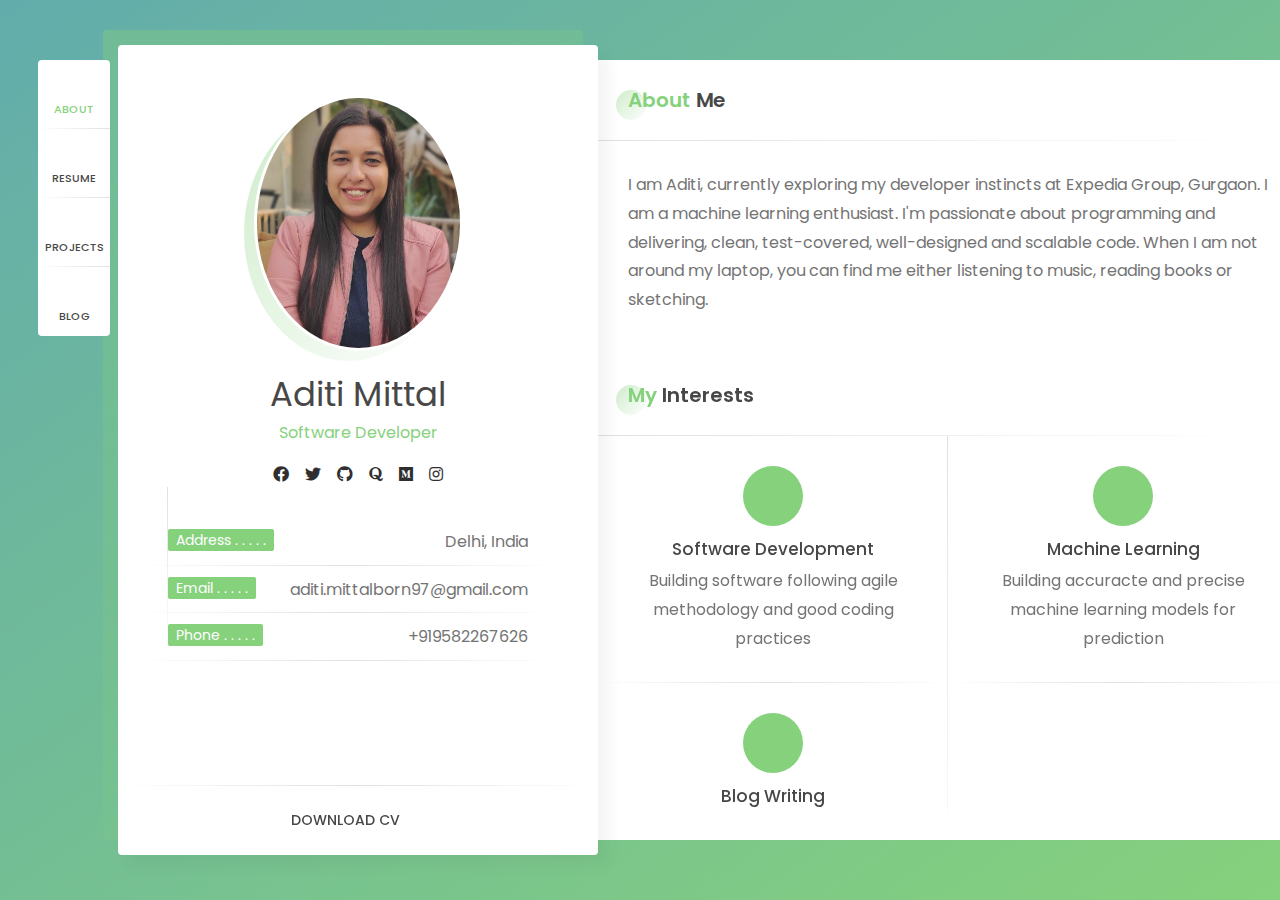
==== index.html @ b6a382ac "edited blogs" ====
<!DOCTYPE html>
<html lang="en">
<head>

	<meta charset="UTF-8" />
	<meta http-equiv="X-UA-Compatible" content="IE=edge"> 
	<title>Aditi Mittal</title>
	<meta name="viewport" content="width=device-width, initial-scale=1, maximum-scale=1" />
	<meta name="description" content="Online Website of Aditi Mittal" />
	<meta name="keywords" content="resume, personal, portfolio, Aditi Mittal" />
	<meta name="author" content="Aditi Mittal" />


	<link href="https://fonts.googleapis.com/css?family=Poppins:100,100i,200,200i,300,300i,400,400i,500,500i,600,600i,700,700i,800,800i,900,900i" rel="stylesheet">
	<link rel="stylesheet" href="https://use.fontawesome.com/releases/v5.8.0/css/all.css">
	<link rel="stylesheet" href="css/basic.css" />
	<link rel="stylesheet" href="css/layout.css" />
	<link rel="stylesheet" href="css/blogs.css" />
	<link rel="stylesheet" href="css/ionicons.css" />
	<link rel="stylesheet" href="css/magnific-popup.css" />
	<link rel="stylesheet" href="css/animate.css" />
	<link rel="stylesheet" href="css/owl.carousel.css" />
	<link rel="stylesheet" href="css/gradient.css" />
	<link rel="stylesheet" href="css/new-skin/new-skin.css" />
	<link rel="stylesheet" href="css/template-colors/green.css" />
	
</head>

<body>
	<div class="page new-skin">
		
		<!-- preloader -->
		<div class="preloader">
			<div class="centrize full-width">
				<div class="vertical-center">
					<div class="spinner">
						<div class="double-bounce1"></div>
						<div class="double-bounce2"></div>
					</div>
				</div>
			</div>
		</div>

		<!-- background -->
		<div class="background gradient">
			<ul class="bg-bubbles">
      <li></li>
      <li></li>
      <li></li>
      <li></li>
      <li></li>
      <li></li>
      <li></li>
      <li></li>
      <li></li>
      <li></li>
    </ul>
		</div>

		<!--
			Container
		-->
		<div class="container opened" data-animation-in="fadeInLeft" data-animation-out="fadeOutLeft">

			<!--
				Header
			-->
			<header class="header">

				<!-- menu -->
				<div class="top-menu">
					<ul>
						<li class="active">
							<a href="#about-card">
								<span class="icon ion-person"></span>
								<span class="link">About</span>
							</a>
						</li>
						<li>
							<a href="#resume-card">
								<span class="icon ion-android-list"></span>
								<span class="link">Resume</span>
							</a>
						</li>
						<li>
							<a href="#works-card">
								<span class="icon ion-paintbrush"></span>
								<span class="link">Projects</span>
							</a>
						</li>
						<li>
							<a href="#blog-card">
								<span class="icon ion-chatbox-working"></span>
								<span class="link">Blog</span>
							</a>
						</li>
					</ul>
				</div>

			</header>

			<!--
				Card - Started
			-->
			<div class="card-started" id="home-card">

				<!--
					Profile
				-->
				<div class="profile">

					<!-- profile photo -->
					<div class="image">
						<img src="images/picture.jpg" alt="" />
					</div>

					<!-- profile titles -->
					<div class="title">Aditi Mittal</div>
					<div class="subtitle">Software Developer</div>

					<!-- profile socials -->
					<div class="social">
						<a target="_blank" href="https://www.facebook.com/aditi.mittal2"><span class="fab fa-facebook"></span></a>
						<a target="_blank" href="https://twitter.com/aditimittal1903"><span class="fab fa-twitter"></span></a>
						<a target="_blank" href="https://github.com/aditimittal"><span class="fab fa-github"></span></a>
						<a target="_blank" href="https://www.quora.com/profile/Aditi-Mittal-2"><span class="fab fa-quora"></span></a>
						<a target="_blank" href="https://medium.com/@aditi.mittal"><span class="fab fa-medium"></span></a>
						<a target="_blank" href="https://www.instagram.com/finding_myikigai/"><span class="fab fa-instagram"></span></a>
					</div>
					<div class="content contacts">

						<!-- content -->
						<!-- <div class="row"> -->
							<div class="col col-d-12 col-t-12 col-m-12 border-line-v">
								<div class="info-list">
									<ul>
										<li><strong>Address . . . . .</strong> Delhi, India</li>
										<li><strong>Email . . . . .</strong> aditi.mittalborn97@gmail.com</li>
										<li><strong>Phone . . . . .</strong> +919582267626</li>
						
									</ul>
								</div>
							</div>
							<div class="clear"></div>
						<!-- </div> -->

					</div>
					
					<!-- profile buttons -->
					<div class="lnks">
						<a href="#" class="lnk">
							<span class="text">Download CV</span>
							<span class="ion ion-archive"></span>
						</a>
						<!-- <a href="#" class="lnk discover">
							<span class="text">Contact Me</span>
							<span class="arrow"></span>
						</a> -->
					</div>

				</div>

			</div>

			<!-- 
				Card - About
			-->
			<div class="card-inner animated active" id="about-card">
				<div class="card-wrap">

					<!-- 
						About 
					-->
					<div class="content about">

						<!-- title -->
						<div class="title">About Me</div>

						<!-- content -->
						<div class="row">
							<div class="col  border-line-v">
								<div class="text-box">
									<p>
										I am Aditi, currently exploring my developer instincts at Expedia Group, Gurgaon. I am a machine learning enthusiast. I'm passionate about programming and delivering, clean, test-covered, well-designed and scalable code. When I am not around my laptop, you can find me either listening to music, reading books or sketching.
									</p>
								</div>
							</div>
							
							<div class="clear"></div>
						</div>

					</div>

					<!--
						Services
					-->
					<div class="content services">

						<!-- title -->
						<div class="title">My Interests</div>

						<!-- content -->
						<div class="row service-items border-line-v">

							<!-- service item -->
							<div class="col col-d-6 col-t-6 col-m-12 border-line-h">
								<div class="service-item">
									<div class="icon"><span class="ion ion-code"></span></div>
									<div class="name">Software Development</div>
									<p>
										Building software following agile methodology and good coding practices
									</p>
								</div>
							</div>

							<!-- service item -->
							<div class="col col-d-6 col-t-6 col-m-12 border-line-h">
								<div class="service-item">
									<div class="icon"><span class="ion ion-music-note"></span></div>
									<div class="name">Machine Learning</div>
									<p>
										Building accuracte and precise machine learning models for prediction
									</p>
								</div>
							</div>

							<!-- service item -->
							<div class="col col-d-6 col-t-6 col-m-12">
								<div class="service-item">
									<div class="icon"><span class="ion ion-speakerphone"></span></div>
									<div class="name">Blog Writing</div>
									<p>
										Writing articles about technology, from data science to databases to discussing about REST API 
									</p>
								</div>
							</div>

							<div class="clear"></div>
						</div>

					</div>

				</div>
			</div>

			<!--
				Card - Resume
			-->
			<div class="card-inner" id="resume-card">
				<div class="card-wrap">

					<!--
						Resume
					-->
					<div class="content resume">

						<!-- title -->
						<div class="title">Resume</div>

						<!-- content -->
						<div class="row">

							<!-- experience -->
							<div class="col  border-line-v">
								<div class="resume-title border-line-h">
									<div class="icon"><i class="ion ion-briefcase"></i></div>
									<div class="name">Experience</div>
								</div>
								<div class="resume-items">
									<div class="resume-item border-line-h active">
										<div class="date">Jul, 2019 - Present</div>
										<div class="name">Associate Software Developer</div>
										<div class="company">Expedia Group</div>
										<!-- <p>
											Working in Risk team of eCommerce Platform for detecting fraud in real-time bookings and currently responsible for developing agile features by following best engineering practices.
										</p> -->
									</div>
									<div class="resume-item border-line-h">
										<div class="date">Jun, 2018 - Jul, 2018</div>
										<div class="name">Associate Software Developer Intern</div>
										<div class="company">Expedia Group</div>
										<!-- <p>
											<ul>
												<li> Developed a scalable monitoring system which manages services and sends an alert to the on-call within a second whenever metrics crosses the threshold</li>
												<li> Added a generic feature to give user an option for starting the Apache Spark job from where it last failed to prevent any data loss.</li>
											</ul>
										</p> -->
									</div>
									<div class="resume-item">
										<div class="date">Dec, 2017 - Oct, 2019</div>
										<div class="name">Research Intern</div>
										<div class="company">Indraprastha Institute of Information Technology Delhi</div>
										<!-- <p>
											<ul>
											<li>– Determining the honey bee colony health using Computer Vision on image data based on various factors-Colony Size, proportion of Numbers of Drones, Workers, Queen and total number of brood cells.</li>
											<li>– Investigated reasons for non-compilation of Java code snippets from Stack Overflow and applied transformation that increased the number of snippets for which abstract syntax tree can be produced from 31.65% to 63.3%</li>
										</ul>
										</p> -->
									</div>
								</div>
							</div>

							<!-- education -->
							<div class="col border-line-v">
								<div class="resume-title border-line-h">
									<div class="icon"><i class="ion ion-university"></i></div>
									<div class="name">Education</div>
								</div>
								<div class="resume-items">
									<div class="resume-item border-line-h">
										<div class="date">2015 - 2019</div>
										<div class="name">Indira Gandhi Delhi Technical University for Women</div>
										<div class="company">India</div>
										<p>
											Bachelor of Technology (B. Tech), Information Technology
										</p>
									</div>
									<div class="resume-item border-line-h">
										<div class="date">May, 2015</div>
										<div class="name">Queen Mary's School, Tis Hazari</div>
										<div class="company">India</div>
										<p>
											Central Board of Secondary Education, Class XII
										</p>
									</div>
									<!-- <div class="resume-item border-line-h">
										<div class="date">2005 - 2006</div>
										<div class="name">Programming Course</div>
										<div class="company">Paris</div>
										<p>
											Coursework - Git, WordPress, Javascript, iOS, Android.
										</p>
									</div>
									<div class="resume-item">
										<div class="date">2004 - 2005</div>
										<div class="name">Web Design Course</div>
										<div class="company">London</div>
										<p>
											Converted Photoshop layouts to web pages using HTML, CSS, and JavaScript
										</p>
									</div> -->
								</div>
							</div>

							<div class="clear"></div>
						</div>

					</div>

					<!--
						Skills
					-->
					<div class="content skills">

						<!-- title -->
						<div class="title">My Skills</div>
					
						<!-- content -->
						<div class="row">
							<!-- skill item -->
							<div class="col col-d-6 col-t-6 col-m-12 border-line-v">
								<div class="skills-list dotted">
									<div class="skill-title border-line-h">
										<div class="icon"><i class="ion ion-flag"></i></div>
										<div class="name">Programming Languages</div>
									</div>
									<ul>
										<li class="border-line-h"> 
											<div class="name">C, C++</div>
											<div class="progress">
												<div class="percentage" style="width:90%;"></div>
											</div>
										</li>
										<li class="border-line-h"> 
											<div class="name">Java</div>
											<div class="progress">
												<div class="percentage" style="width:80%;"></div>
											</div>
										</li>
										<li class="border-line-h"> 
											<div class="name">Python</div>
											<div class="progress">
												<div class="percentage" style="width:80%;"></div>
											</div>
										</li>
										<li>
											<div class="name">R and Scala</div>
											<div class="progress ">
												<div class="percentage" style="width:50%;"></div>
											</div>
										</li>
									</ul>
								</div>
							</div>

							<!-- skill item -->
							<div class="col col-d-6 col-t-6 col-m-12 border-line-v">
								<div class="skills-list circles">
									<div class="skill-title border-line-h">
										<div class="icon"><i class="ion ion-code"></i></div>
										<div class="name">Coding</div>
									</div>
									<ul>
										<li> 
											<div class="name">JavaScript</div>
											<div class="progress p70">
												<span>70%</span>
											</div>
										</li>
										<li> 
											<div class="name">PHP </div>
											<div class="progress p70">
												<span>70%</span>
											</div>
										</li>
										<li> 
											<div class="name">Angular / CoffeeScript</div>
											<div class="progress p65">
												<span>65%</span>
											</div>
										</li>
										<li> 
											<div class="name">HTML / CSS</div>
											<div class="progress p95">
												<span>95%</span>
											</div>
										</li>
									</ul>
								</div>
							</div>

							<div class="col col-d-6 col-t-6 col-m-12 border-line-v">
								<div class="skills-list circles">
									<div class="skill-title border-line-h">
										<div class="icon"><i class="ion ion-code"></i></div>
										<div class="name">Databases</div>
									</div>
									<ul>
										<li> 
											<div class="name">SQL</div>
											<div class="progress p95">
												<span>95%</span>
											</div>
										</li>
										<li> 
											<div class="name">Redis </div>
											<div class="progress p75">
												<span>75%</span>
											</div>
										</li>
										<li> 
											<div class="name">Elastic Search</div>
											<div class="progress p70">
												<span>70%</span>
											</div>
										</li>
										<li> 
											<div class="name">MongoDB</div>
											<div class="progress p55">
												<span>55%</span>
											</div>
										</li>
									</ul>
								</div>
							</div>

							<!-- skill item -->
						
							<div class="col col-d-6 col-t-6 col-m-12 border-line-v">
								<div class="skills-list list">
									<div class="skill-title border-line-h">
										<div class="icon"><i class="ion ion-android-list"></i></div>
										<div class="name">Knowledge</div>
									</div>
									<ul>
										<li> 
											<div class="name">Git</div>
										</li>
										<li> 
											<div class="name">Amazon Web Services(AWS)</div>
										</li>
										<li> 
											<div class="name">Android App Development</div>
										</li>
										<li> 
											<div class="name">Octave</div>
										</li>
										<li> 
											<div class="name">Monitoring Systems: Grafana, Telegraf, Chronograf, Kapacitor, Splunk</div>
										</li>
										<li> 
											<div class="name">RabbitMQ</div>
										</li>
										<li> 
											<div class="name">PyTorch, TensorFlow</div>
										</li>
										
									</ul>
								</div>
							</div>
							
							<div class="clear"></div>
						</div>
						
					</div>

				</div>
			</div>

			<!--
				Card - Works
			-->
			<div class="card-inner" id="works-card">
				<div class="card-wrap">

					<!--
						Works
					-->
					<div class="content works">

						<!-- title -->
						<div class="title">Publications</div>

							<div class="row grid-items border-line-v">
							<div class="col col-d-6 col-t-6 col-m-12 grid-item design border-line-h">
								<div class="box-item">
									<div class="image">
										<a href="#popup-1" class="has-popup-media">
											<img src="images/bitcoin.jpeg" style="height:270px" alt="" />
											<span class="info">
												<span class="ion ion-images"></span>
											</span>
										</a>
									</div>
									<div class="desc">
										<a href="#popup-1" class="name has-popup-media">Short-Term Bitcoin Price Fluctuation Prediction Using Social Media and Web Search Data - IEEE</a>
										<div class="category"><a href="https://doi.org/10.1109/IC3.2019.8844899">10.1109/IC3.2019.8844899</a></div>
									</div>
									<div id="popup-1" class="popup-box mfp-fade mfp-hide">
										<div class="content">
											<div class="image">
												<img src="images/bitcoin.jpeg" alt="">
											</div>
											<div class="desc">
												<div class="post-box">
													<h1>Short-Term Bitcoin Price Fluctuation Prediction Using Social Media and Web Search Data - IEEE</h1>					
													<div class="blog-detail">IEEE Publication</div>
													<div class="blog-content">
														
													</div>
													<a href="#" class="button">
														<span class="text">View Project</span>
														<span class="arrow"></span>
													</a>
												</div>
											</div>
										</div>
									</div>
								</div>
							</div>
							</div>
							<br/>
							<div class="title">Projects</div>
							<div class="row grid-items border-line-v">
							
		
							<div class="col col-d-6 col-t-6 col-m-12 grid-item design border-line-h">
								<div class="box-item">
									<div class="image">
										<a href="#popup-2" class="has-popup-media">
											<img src="images/stackoverflow.png" style="height:270px" alt="" />
											<span class="info">
												<span class="ion ion-images"></span>
											</span>
										</a>
									</div>
									<div class="desc">
										<a href="#popup-2" class="name has-popup-media">A Grounded Theory of Parsing Issues in Java Code Snippets of Stack Overflow</a>
										<div class="category">Research Project at IIIT,Delhi</a></div>
									</div>
									<div id="popup-2" class="popup-box mfp-fade mfp-hide">
										<div class="content">
											<div class="image">
												<img src="images/stackoverflow.png" alt="">
											</div>
											<div class="desc">
												<div class="post-box">
													<h1>A Grounded Theory of Parsing Issues in Java Code Snippets of Stack Overflow</h1>						
													<div class="blog-detail">Research Project at IIIT,Delhi</div>
													<div class="blog-content">
														
													</div>
													<a href="#" class="button">
														<span class="text">View Project</span>
														<span class="arrow"></span>
													</a>
												</div>
											</div>
										</div>
									</div>
								</div>
							</div>
							<div class="col col-d-6 col-t-6 col-m-12 grid-item design border-line-h">
								<div class="box-item">
									<div class="image">
										<a href="#popup-3" class="has-popup-media">
											<img src="images/honeybee.jpg" style="height:270px" alt="" />
											<span class="info">
												<span class="ion ion-images"></span>
											</span>
										</a>
									</div>
									<div class="desc">
										<a href="#popup-3" class="name has-popup-media">Annotation of data for determining the honey bee colony health using Computer Vision </a>
										<div class="category">Research Project at IIIT,Delhi</div>
									</div>
									<div id="popup-3" class="popup-box mfp-fade mfp-hide">
										<div class="content">
											<div class="image">
												<img src="images/honeybee.jpg" alt="">
											</div>
											<div class="desc">
												<div class="post-box">
													<h1>Annotation of data for determining the honey bee colony health using Computer Vision</h1>						
													<div class="blog-detail">Research Project at IIIT,Delhi</div>
													<div class="blog-content">
														
													</div>
													<a href="#" class="button">
														<span class="text">View Project</span>
														<span class="arrow"></span>
													</a>
												</div>
											</div>
										</div>
									</div>
								</div>
							</div>
						</div>
						<div class="row grid-items border-line-v">
							<div class="col col-d-6 col-t-6 col-m-12 grid-item design border-line-h">
								<div class="box-item">
									<div class="image">
										<a href="#popup-4" class="has-popup-media">
											<img src="images/prediction.png" style="height:270px" alt="" />
											<span class="info">
												<span class="ion ion-images"></span>
											</span>
										</a>
									</div>
									<div class="desc">
										<a href="#popup-4" class="name has-popup-media">Bitcoin Price Prediction</a>
										<div class="category"><a href="https://doi.org/10.1109/IC3.2019.8844899">B.Tech Project</a></div>
									</div>
									<div id="popup-4" class="popup-box mfp-fade mfp-hide">
										<div class="content">
											<div class="image">
												<img src="images/prediction.png" alt="">
											</div>
											<div class="desc">
												<div class="post-box">
													<h1>Bitcoin Price Prediction</h1>						
													<div class="blog-detail">B.Tech Project</div>
													<div class="blog-content">
														
													</div>
													<a href="#" class="button">
														<span class="text">View Project</span>
														<span class="arrow"></span>
													</a>
												</div>
											</div>
										</div>
									</div>
								</div>
							</div>
							
							<div class="col col-d-6 col-t-6 col-m-12 grid-item design border-line-h">
								<div class="box-item">
									<div class="image">
										<a href="#popup-5" class="has-popup-media">
											<img src="images/neural_network.png" style="height:270px" alt="" />
											<span class="info">
												<span class="ion ion-images"></span>
											</span>
										</a>
									</div>
									<div class="desc">
										<a href="#popup-5" class="name has-popup-media">Natural Forest Cover Type Prediction</a>
										<div class="category">Course Work</div>
									</div>
									<div id="popup-5" class="popup-box mfp-fade mfp-hide">
										<div class="content">
											<div class="image">
												<img src="images/neural_network.png" alt="">
											</div>
											<div class="desc">
												<div class="post-box">
													<h1>Natural Forest Cover Type Prediction</h1>				
													<div class="blog-detail">Course Work</div>
													<div class="blog-content">
														
													</div>
													<a href="#" class="button">
														<span class="text">View Project</span>
														<span class="arrow"></span>
													</a>
												</div>
											</div>
										</div>
									</div>
								</div>
							</div>
						</div>
						<div class="row grid-items border-line-v">
							<div class="col col-d-6 col-t-6 col-m-12 grid-item design border-line-h">
								<div class="box-item">
									<div class="image">
										<a href="#popup-6" class="has-popup-media">
											<img src="images/mombot.jpeg" style="height:250px" alt="" />
											<span class="info">
												<span class="ion ion-images"></span>
											</span>
										</a>
									</div>
									<div class="desc">
										<a href="#popup-6" class="name has-popup-media">In-Meeting Virtual Assistant, MoMBOT</a>
										<div class="category">Course Work</div>
									</div>
									<div id="popup-6" class="popup-box mfp-fade mfp-hide">
										<div class="content">
											<div class="image">
												<img src="images/mombot.jpeg" alt="">
											</div>
											<div class="desc">
												<div class="post-box">
													<h1>In-Meeting Virtual Assistant, MoMBOT</h1>			
													<div class="blog-detail">Course Work</div>
													<div class="blog-content">
														
													</div>
													<a href="#" class="button">
														<span class="text">View Project</span>
														<span class="arrow"></span>
													</a>
												</div>
											</div>
										</div>
									</div>
								</div>
							</div>

							<div class="col col-d-6 col-t-6 col-m-12 grid-item design border-line-h">
								<div class="box-item">
									<div class="image">
										<a href="#popup-7" class="has-popup-media">
											<img src="images/social-media.jpeg" style="height:250px" alt="" />
											<span class="info">
												<span class="ion ion-images"></span>
											</span>
										</a>
									</div>
									<div class="desc">
										<a href="#popup-7" class="name has-popup-media">Engagement of a User on Social Media</a>
										<div class="category">Project</div>
									</div>
									<div id="popup-7" class="popup-box mfp-fade mfp-hide">
										<div class="content">
											<div class="image">
												<img src="images/social-media.jpeg" alt="">
											</div>
											<div class="desc">
												<div class="post-box">
													<h1>Engagement of a User on Social Media</h1>						
													<div class="blog-detail">Project</div>
													<div class="blog-content">
														
													</div>
													<a href="#" class="button">
														<span class="text">View Project</span>
														<span class="arrow"></span>
													</a>
												</div>
											</div>
										</div>
									</div>
								</div>
								<br/>
							</div>

							<div class="clear"></div>
						</div>

					</div>

				</div>
			</div>

			<!--
				Card - Blog
			-->
			<div class="card-inner blog" id="blog-card">
				<div class="card-wrap">

					<!--
						Blog
					-->
					<div class="content blog">

						<!-- title -->
						<div class="title">Latest Articles</div>

						<!-- content -->
						<div class="row border-line-v">

							<!-- blog item -->
							<div class="col col-d-12 col-t-12 col-m-12 border-line-h">
								<div class="box-item">
									<span class="date"><strong>18</strong>May 2020</span>
									<div class="desc">
										<a href="https://codeburst.io/insight-into-few-deep-learning-algorithms-1c6e9af1bb3?source=friends_link&sk=72bfc6ea83870519c47b17ba4327a42f" class="name">Insight into Few Deep Learning Algorithms</a>
										<div class="category">Machine Learning</div>
									</div>
								</div>
							</div>

							<!-- blog item -->
							<div class="col col-d-12 col-t-12 col-m-12 border-line-h">
								<div class="box-item">
									<span class="date"><strong>18</strong>May 2020</span>
									<div class="desc">
										<a href="https://medium.com/swlh/hadoop-the-heartbeat-of-big-data-c652e6611d29?source=friends_link&sk=25d1c9c757c7a479f73a025915644bbd" class="name">Hadoop- The Heart of Big Data</a>
										<div class="category">Big Data</div>
									</div>
								</div>
							</div>

							<!-- blog item -->
							<div class="col col-d-12 col-t-12 col-m-12 border-line-h">
								<div class="box-item">
									<span class="date"><strong>25</strong>Apr 2020</span>
									<div class="desc">
										<a href="https://towardsdatascience.com/writing-python-code-for-neural-network-from-scratch-259b98d6bb43?source=friends_link&sk=29cf5c0309d89eca6d744d4180becf38" class="name">Writing Python Code for Neural Networks from Scratch</a>
										<div class="category">Machine Learning</div>
									</div>
								</div>
							</div>

							<!-- blog item -->
							<div class="col col-d-12 col-t-12 col-m-12 border-line-h">
								<div class="box-item">
									<span class="date"><strong>1</strong>Apr 2020</span>
									<div class="desc">
										<a href="https://towardsdatascience.com/cross-validation-and-performance-measures-in-machine-learning-9dabdbed5459?source=friends_link&sk=bf754a61bb40b720c21186b5c957cd21" class="name">Cross Validation and Performance Measures in Machine Learning</a>
										<div class="category">Machine Learning</div>
									</div>
								</div>
							</div>

							<!-- blog item -->
							<div class="col col-d-12 col-t-12 col-m-12 border-line-h">
								<div class="box-item">
									<span class="date"><strong>21</strong>Jan 2020</span>
									<div class="desc">
										<a href="https://codeburst.io/kubernetes-60a5d2ea3eee?source=friends_link&sk=43c09a75bae2fc84861a2fe43f2074f5" class="name">Kubernetes</a>
										<div class="category">Development Tool</div>
									</div>
								</div>
							</div>

							<!-- blog item -->
							<div class="col col-d-12 col-t-12 col-m-12 border-line-h">
								<div class="box-item">
									<span class="date"><strong>12</strong>Jan 2020</span>
									<div class="desc">
										<a href="https://codeburst.io/redis-53183e91f968?source=friends_link&sk=7fe7bb847550dcb299da10ece51c9856" class="name">Redis</a>
										<div class="category">Databases</div>
									</div>
								</div>
							</div>
							<!-- blog item -->
							<div class="col col-d-12 col-t-12 col-m-12 border-line-h">
								<div class="box-item">
									<span class="date"><strong>12</strong>Oct 2019</span>
									<div class="desc">
										<a href="https://towardsdatascience.com/understanding-rnn-and-lstm-f7cdf6dfc14e?source=friends_link&sk=dbfa224b3192ec91676546ca829b4ccc" class="name">Understanding RNN and LSTM</a>
										<div class="category">Machine Learning</div>
									</div>
								</div>
							</div>
							<!-- blog item -->
							<div class="col col-d-12 col-t-12 col-m-12 border-line-h">
								<div class="box-item">
									<span class="date"><strong>28</strong>Sep 2019</span>
									<div class="desc">
										<a href="https://codeburst.io/quick-introrabbitmq-bb2a06c7f39c?source=friends_link&sk=86a4c113108f77f9c3833b206fc781ad" class="name">Quick Introduction to RabbitMQ</a>
										<div class="category">Message Processor</div>
									</div>
								</div>
							</div>
							<!-- blog item -->
							<div class="col col-d-12 col-t-12 col-m-12 border-line-h">
								<div class="box-item">
									<span class="date"><strong>17</strong>Aug 2019</span>
									<div class="desc">
										<a href="https://medium.com/javarevisited/rest-api-using-spring-boot-part-2-adding-model-service-controller-and-dao-implementation-697284b4ff38?source=friends_link&sk=96244b2318345fe929cc6fff5c3e3b76" class="name">(REST API using Spring Boot) Part-2 Adding Model, Service, Controller, and Dao Implementation</a>
										<div class="category">Java - Spring Boot</div>
									</div>
								</div>
							</div>
							<!-- blog item -->
							<div class="col col-d-12 col-t-12 col-m-12 border-line-h">
								<div class="box-item">
									<span class="date"><strong>12</strong>Aug 2019</span>
									<div class="desc">
										<a href="https://medium.com/javarevisited/rest-api-using-spring-boot-part-1-setting-up-and-creating-basic-controller-9699330df64f?source=friends_link&sk=02dbff036a521ee9adaab275711a31fa" class="name">REST API using Spring Boot Part-1 Setting up and creating a basic controller</a>
										<div class="category">Java - Spring Boot</div>
									</div>
								</div>
							</div>
							<!-- blog item -->
							<div class="col col-d-12 col-t-12 col-m-12 border-line-h">
								<div class="box-item">
									<span class="date"><strong>17</strong>Jun 2019</span>
									<div class="desc">
										<a href="https://towardsdatascience.com/instance-segmentation-using-mask-r-cnn-7f77bdd46abd?source=friends_link&sk=b2604a3ced60109796da8fbe644df230" class="name">Instance segmentation using Mask R-CNN</a>
										<div class="category">Image Processing</div>
									</div>
								</div>
							</div>
							<!-- blog item -->
							<div class="col col-d-12 col-t-12 col-m-12 border-line-h">
								<div class="box-item">
									<span class="date"><strong>3</strong>Jun 2019</span>
									<div class="desc">
										<a href="https://towardsdatascience.com/introduction-to-u-net-and-res-net-for-image-segmentation-9afcb432ee2f?source=friends_link&sk=82979b69ad089d63db63bb6b080084d2" class="name">Introduction to U-Net and Res-Net for Image Segmentation</a>
										<div class="category">Image Processing</div>
									</div>
								</div>
							</div>

							<div class="clear"></div>
						</div>

					</div>

				</div>
			</div>

			

		</div>
	</div>
	
	<!--
		jQuery Scripts
	-->
	<script src="js/jquery.min.js"></script>
	<script src="js/jquery.validate.js"></script>
	<script src="js/jquery.magnific-popup.js"></script>
	<script src="js/imagesloaded.pkgd.js"></script>
	<script src="js/isotope.pkgd.js"></script>
	<script src="js/jquery.slimscroll.js"></script>
	<script src="js/owl.carousel.js"></script>
	
	<!--
		Main Scripts
	-->
	<script src="js/scripts.js"></script>
	
</body>
</html>
---- css/basic.css ----
/**
*	Ryan - Resume/CV/vCard Template (HTML)
*	Version: 2.0
*	Author: beshleyua
*	Author URL: http://themeforest.net/user/beshleyua
*	Copyright © Cvio by beshleyua. All Rights Reserved.
**/

/* TABLE OF CONTENTS
	1. Base
	2. Container
	3. Columns
	4. Preloader
	5. Typography
	6. Forms
	7. Alignments
	8. Animations
*/

/*
	1. Basic
*/

html {
	margin-right: 0!important;
}

body {
	margin: 0;
	padding: 0;
	border: none;
	font-family: 'Poppins';
	font-size: 14px;
	color: #626262;
	background: #d8dbe2;
	letter-spacing: 0em;
	font-weight: 400;
	-webkit-font-smoothing: antialiased;
	-webkit-text-size-adjust: 100%;
}

.page {
	position: absolute;
	overflow: hidden;
	width: 100%;
	height: 100%;
}

@media (max-width: 1023px) {
	.page {
		overflow: visible;
	}

}

* {
	box-sizing: border-box;
	-webkit-box-sizing: border-box;
}

/*
	2. Container
*/
.container {
	margin: -300px 0 0 -240px;
	position: absolute;
	top: 50%;
	left: 50%;
	width: 480px;
	height: 600px;
	transform: translateX(0px);
	-webkit-transform: translateX(0px);
	-moz-transform: translateX(0px);
	-o-transform: translateX(0px);
	transition: all 0.4s ease 0s;
	-moz-transition: all 0.4s ease 0s;
	-webkit-transition: all 0.4s ease 0s;
	-o-transition: all 0.4s ease 0s;
}

.container.opened {
	transform: translateX(-240px);
	-webkit-transform: translateX(-240px);
	-moz-transform: translateX(-240px);
	-o-transform: translateX(-240px);
}

@media (max-width: 1072px) {
	.container {
		margin: -300px 0 0 -220px;
		width: 440px;
	}

	.container.opened {
		transform: translateX(-204px);
		-webkit-transform: translateX(-204px);
		-moz-transform: translateX(-204px);
		-o-transform: translateX(-204px);
	}

}

@media (max-width: 1023px) {
	.container {
		margin: 0 auto;
		position: relative;
		top: 83px;
		left: 0;
		width: auto;
		max-width: 540px;
		height: auto;
		transform: none;
		-webkit-transform: none;
		-moz-transform: none;
		-o-transform: none;
	}

	.container.opened {
		transform: none;
		-webkit-transform: none;
		-moz-transform: none;
		-o-transform: none;
	}

}

@media (max-width: 560px) {
	.container {
		margin: 0 5px;
		top: 78px;
		width: auto;
		max-width: 100%;
	}

}

.background {
	position: fixed;
	top: 0%;
	left: 0%;
	width: 100%;
	height: 100%;
	background-position: center center;
	background-repeat: no-repeat;
	background-size: cover;
	background-color: rgba(120, 204, 109, 0.4);
}


/*
	3. Columns
*/
.row {
	margin: 0 -20px;
	position: relative;
	font-size: 0;
}

.row .col {
	padding: 20px;
	position: relative;
	display: inline-block;
	vertical-align: top;
	font-size: 14px;
}

.row .col .col {
	padding-top: 0;
	padding-bottom: 20px;
}

@media (min-width: 1024px) {
	.row .col.col-d-12 {
		width: 99.996%;
	}

	.row .col.col-d-11 {
		width: 91.663%;
	}

	.row .col.col-d-10 {
		width: 83.333%;
	}

	.row .col.col-d-9 {
		width: 74.997%;
	}

	.row .col.col-d-8 {
		width: 66.664%;
	}

	.row .col.col-d-7 {
		width: 58.331%;
	}

	.row .col.col-d-6 {
		width: 49.998%;
	}

	.row .col.col-d-5 {
		width: 41.665%;
	}

	.row .col.col-d-4 {
		width: 33.332%;
	}

	.row .col.col-d-3 {
		width: 24.999%;
	}

	.row .col.col-d-2 {
		width: 16.666%;
	}

	.row .col.col-d-1 {
		width: 8.333%;
	}

}

@media (max-width: 1023px) {
	.row .col.col-t-12 {
		width: 99.996%;
	}

	.row .col.col-t-11 {
		width: 91.663%;
	}

	.row .col.col-t-10 {
		width: 83.333%;
	}

	.row .col.col-t-9 {
		width: 74.997%;
	}

	.row .col.col-t-8 {
		width: 66.664%;
	}

	.row .col.col-t-7 {
		width: 58.331%;
	}

	.row .col.col-t-6 {
		width: 49.998%;
	}

	.row .col.col-t-5 {
		width: 41.665%;
	}

	.row .col.col-t-4 {
		width: 33.332%;
	}

	.row .col.col-t-3 {
		width: 24.999%;
	}

	.row .col.col-t-2 {
		width: 16.666%;
	}

	.row .col.col-t-1 {
		width: 8.333%;
	}

}

@media (max-width: 560px) {
	.row .col.col-m-12 {
		width: 99.996%;
	}

	.row .col.col-m-11 {
		width: 91.663%;
	}

	.row .col.col-m-10 {
		width: 83.333%;
	}

	.row .col.col-m-9 {
		width: 74.997%;
	}

	.row .col.col-m-8 {
		width: 66.664%;
	}

	.row .col.col-m-7 {
		width: 58.331%;
	}

	.row .col.col-m-6 {
		width: 49.998%;
	}

	.row .col.col-m-5 {
		width: 41.665%;
	}

	.row .col.col-m-4 {
		width: 33.332%;
	}

	.row .col.col-m-3 {
		width: 24.999%;
	}

	.row .col.col-m-2 {
		width: 16.666%;
	}

	.row .col.col-m-1 {
		width: 8.333%;
	}

}

.row:after {
	content: '';
	display: block;
	clear: both;
}

.border-line-v:before {
	content: '';
	position: absolute;
	left: 0;
	top: 0;
	width: 1px;
	height: 100%;
	background: -moz-radial-gradient(top, ellipse cover, rgba(197, 202, 213, 0.7) 0%, rgba(255, 255, 255, 0) 70%);
	background: -webkit-radial-gradient(top, ellipse cover, rgba(197, 202, 213, 0.7) 0%, rgba(255, 255, 255, 0) 70%);
	background: radial-gradient(ellipse at top, rgba(197, 202, 213, 0.7) 0%, rgba(255, 255, 255, 0) 70%);
}

.border-line-h:after {
	content: '';
	position: absolute;
	left: 0;
	bottom: 0;
	width: 100%;
	height: 1px;
	background: -moz-radial-gradient(left, ellipse cover, rgba(197, 202, 213, 0.7) 0%, rgba(255, 255, 255, 0) 70%);
	background: -webkit-radial-gradient(left, ellipse cover, rgba(197, 202, 213, 0.7) 0%, rgba(255, 255, 255, 0) 70%);
	background: radial-gradient(ellipse at left, rgba(197, 202, 213, 0.7) 0%, rgba(255, 255, 255, 0) 70%);
}

/*
	4. Preloader
*/
.preloader {
	position: fixed;
	top: 0;
	left: 0;
	width: 100%;
	height: 100%;
	text-align: center;
	background: #ffffff;
	z-index: 1000;
}

.preloader .spinner {
	position: relative;
	display: inline-block;
	width: 40px;
	height: 40px;
}

.preloader .spinner .double-bounce1,
.preloader .spinner .double-bounce2 {
	position: absolute;
	top: 0;
	left: 0;
	width: 100%;
	height: 100%;
	background: #78cc6d;
	opacity: 1;
	-webkit-animation: sk-bounce 2s infinite ease-in-out;
	animation: sk-bounce 2s infinite ease-in-out;
	border-radius: 50%;
	-moz-border-radius: 50%;
	-webkit-border-radius: 50%;
	-khtml-border-radius: 50%;
}

.preloader .spinner .double-bounce2 {
	-webkit-animation-delay: -1s;
	animation-delay: -1s;
	opacity: 0.1;
}

/*
	5. Typography
*/
h1,
h2,
h3,
h4,
h5,
h6 {
	margin: 0 0 5px 0;
	font-family: 'Poppins';
	font-size: 25px;
	color: #171717;
	line-height: 33px;
	font-weight: 500;
}

h2 {
	font-size: 24px;
}

h3 {
	font-size: 22px;
}

h4 {
	font-size: 20px;
}

h5 {
	font-size: 18px;
}

h6 {
	font-size: 16px;
}

p {
	font-size: 14px;
	line-height: 1.6;
	padding: 0;
	margin: 0 0 20px 0;
}

strong {
	font-weight: 500;
}

/* links, buttons */
.lnks {
	position: absolute;
	bottom: 0;
	left: 0;
	width: 100%;
	height: 70px;
	z-index: 10;
}

.lnks:before {
	content: '';
	position: absolute;
	left: 0;
	top: 0;
	width: 100%;
	height: 1px;
	background: -moz-radial-gradient(left, ellipse cover, rgba(197, 202, 213, 0.7) 0%, rgba(255, 255, 255, 0) 70%);
	background: -webkit-radial-gradient(left, ellipse cover, rgba(197, 202, 213, 0.7) 0%, rgba(255, 255, 255, 0) 70%);
	background: radial-gradient(ellipse at left, rgba(197, 202, 213, 0.7) 0%, rgba(255, 255, 255, 0) 70%);
}

.lnk,
.button {
	position: relative;
	float: left;
	width: 50%;
	height: 70px;
	line-height: 70px;
	font-size: 12px;
	color: #171717;
	font-weight: 500;
	text-align: center;
	text-decoration: none;
	text-transform: uppercase;
	border: none;
}

.lnk:before,
.button:before {
	content: '';
	position: absolute;
	right: 0;
	top: 0;
	width: 1px;
	height: 100%;
	background: -moz-radial-gradient(top, ellipse cover, rgba(197, 202, 213, 0.7) 0%, rgba(255, 255, 255, 0) 70%);
	background: -webkit-radial-gradient(top, ellipse cover, rgba(197, 202, 213, 0.7) 0%, rgba(255, 255, 255, 0) 70%);
	background: radial-gradient(ellipse at top, rgba(197, 202, 213, 0.7) 0%, rgba(255, 255, 255, 0) 70%);
}

.lnk .ion,
.button .ion,
.lnk .arrow,
.button .arrow {
	margin: 0 0 0 8px;
	position: relative;
	top: -2px;
	display: inline-block;
	vertical-align: middle;
	font-size: 18px;
	transition: all 0.3s ease 0s;
	-moz-transition: all 0.3s ease 0s;
	-webkit-transition: all 0.3s ease 0s;
	-o-transition: all 0.3s ease 0s;
}

.lnk .arrow,
.button .arrow {
	top: -1px;
	width: 14px;
	height: 2px;
}

.lnk .arrow:before,
.button .arrow:before,
.lnk .arrow:after,
.button .arrow:after {
	content: '';
	position: absolute;
	left: 0;
	top: 0;
	width: 100%;
	height: 100%;
	background: #171717;
	transition: all 0.3s ease 0s;
	-moz-transition: all 0.3s ease 0s;
	-webkit-transition: all 0.3s ease 0s;
	-o-transition: all 0.3s ease 0s;
}

.lnk .arrow:after,
.button .arrow:after {
	left: auto;
	top: auto;
	right: 0;
	bottom: 3px;
	width: 8px;
	height: 2px;
	transform: rotate(45deg);
	-webkit-transform: rotate(45deg);
	-moz-transform: rotate(45deg);
	-o-transform: rotate(45deg);
}

.lnk .text,
.button .text {
	transition: all 0.3s ease 0s;
	-moz-transition: all 0.3s ease 0s;
	-webkit-transition: all 0.3s ease 0s;
	-o-transition: all 0.3s ease 0s;
}

.lnk:last-child:before,
.button:last-child:before {
	display: none;
}

.lnk:hover,
.button:hover {
	color: #78cc6d;
}

.lnk:hover .ion,
.button:hover .ion {
	color: #78cc6d;
}

.lnk:hover .arrow:before,
.button:hover .arrow:before,
.lnk:hover .arrow:after,
.button:hover .arrow:after {
	background: #78cc6d;
}

.button {
	display: inline-block;
	float: none;
	width: auto;
}

a {
	color: #626262;
	text-decoration: none;
	opacity: 1;
	outline: none;
}

a:hover {
	text-decoration: none;
	color: #78cc6d;
}

/* lists */
ol,
ul {
	list-style: none;
	margin-top: 0px;
	margin-bottom: 0px;
	padding-left: 0px;
}

ul ul,
ul ol,
ol ol,
ol ul {
	margin-bottom: 0px;
}

li {
	margin-bottom: 0px;
}

/* code */
code {
	background: #d8dbe2;
	font-size: 16px;
	font-family: 'Poppins';
	margin: 20px 0;
	padding: 10px 20px;
}

/* tables */
table {
	width: 100%;
	margin: 30px 0;
	padding: 0;
	border-collapse: collapse;
}

th {
	font-weight: 500;
	border: none;
	border-bottom: 1px solid #d8dbe2;
	color: #171717;
	padding: 12px 15px;
	text-align: left;
}

td {
	border: none;
	border-bottom: 1px solid #d8dbe2;
	padding: 12px 15px;
	text-align: left;
	color: #626262;
}

/* blockquote */
blockquote {
	font-family: 'Poppins';
}

/*
	6. Forms
*/
input,
textarea,
button {
	margin: 0;
	padding: 0;
	display: block;
	font-family: 'Poppins';
	font-size: 13px;
	width: 100%;
	height: 60px;
	color: #171717;
	background: none;
	border: none;
	border-bottom: 1px solid #d8dbe2;
	-webkit-appearance: none;
	-moz-appearance: none;
	appearance: none;
	resize: none;
	outline: 0;
	transition: all 0.3s ease 0s;
	-moz-transition: all 0.3s ease 0s;
	-webkit-transition: all 0.3s ease 0s;
	-o-transition: all 0.3s ease 0s;
	border-radius: 0px;
	-moz-border-radius: 0px;
	-webkit-border-radius: 0px;
	-khtml-border-radius: 0px;
}

input:focus,
textarea:focus,
button:focus {
	color: #171717;
	border-bottom: 1px solid #78cc6d;
}

textarea {
	padding: 15px 0;
	height: 80px;
}

button {
	width: auto;
	display: inline-block;
	vertical-align: top;
	color: #171717;
	border-bottom: 1px solid #d8dbe2;
	text-align: left;
	cursor: pointer;
}

button:hover {
	border-bottom: 1px solid #78cc6d;
}

label,
legend {
	display: block;
	padding-bottom: 10px;
	font-family: 'Poppins';
	font-size: 14px;
}

fieldset {
	border-width: 0;
	padding: 0;
}

input[type="checkbox"],
input[type="radio"] {
	display: inline;
}

::-webkit-input-placeholder {
	color: #999999;
}

:-moz-placeholder {
	color: #999999;
}

::-moz-placeholder {
	color: #999999;
}

:-ms-input-placeholder {
	color: #999999;
}

input:focus::-webkit-input-placeholder,
textarea:focus::-webkit-input-placeholder {
	color: #171717;
}

input:focus:-moz-placeholder,
textarea:focus:-moz-placeholder {
	color: #171717;
}

input:focus::-moz-placeholder,
textarea:focus::-moz-placeholder {
	color: #171717;
}

input:focus:-ms-input-placeholder,
textarea:focus:-ms-input-placeholder {
	color: #171717;
}

input.error,
textarea.error {
	border-bottom: 1px solid #ff0000 !important;
}

label.error {
	display: none!important;
}

input.error::-moz-placeholder,
textarea.error::-moz-placeholder {
	color: #ff0000;
}

input.error:-moz-placeholder,
textarea.error:-moz-placeholder {
	color: #ff0000;
}

input.error:-ms-input-placeholder,
textarea.error:-ms-input-placeholder {
	color: #ff0000;
}

input.error::-webkit-input-placeholder,
textarea.error::-webkit-input-placeholder {
	color: #ff0000;
}

/*
	7. Alignments
*/
.align-center {
	text-align: center !important;
}

.align-right {
	text-align: right !important;
}

.align-left {
	text-align: left !important;
}

.pull-right {
	float: right !important;
}

.pull-left {
	float: left !important;
}

.pull-none {
	float: none !important;
}

/* width */
.full-width {
	max-width: 100% !important;
	width: 100% !important;
}

.full-max-width {
	max-width: 100% !important;
	width: auto !important;
}

/* vertical align */
.centrize {
	display: table !important;
	table-layout: fixed !important;
	height: 100% !important;
	position: relative !important;
}

.vertical-center {
	display: table-cell !important;
	vertical-align: middle !important;
}

.vertical-top {
	display: table-cell !important;
	vertical-align: top !important;
}

.vertical-bottom {
	display: table-cell !important;
	vertical-align: bottom !important;
}

/* text formating */
.text-uppercase {
	text-transform: uppercase !important;
}

.text-lowercase {
	text-transform: lowercase !important;
}

.text-capitalize {
	text-transform: capitalize !important;
}

.text-regular {
	font-weight: 400 !important;
}

.text-bold {
	font-weight: 700 !important;
}

.text-italic {
	font-style: italic !important;
}

/* clearing */
.clear {
	clear: both;
}

/*
	8. Animations
*/
/* flip cards */
.FlipIn {
	-webkit-backface-visibility: visible !important;
	backface-visibility: visible !important;
	-webkit-animation-duration: 0.7s !important;
	animation-duration: 0.7s !important;
	-webkit-animation-name: FlipIn;
	animation-name: FlipIn;
}

@-webkit-keyframes FlipIn {
	from {
		-webkit-transform: perspective(400px) rotate3d(0, 1, 0, 90deg);
		transform: perspective(400px) rotate3d(0, 1, 0, 90deg);
		-webkit-animation-timing-function: ease-in;
		animation-timing-function: ease-in;
		opacity: 0;
	}

	60% {
		-webkit-transform: perspective(400px) rotate3d(0, 1, 0, 0deg);
		transform: perspective(400px) rotate3d(0, 1, 0, 0deg);
		opacity: 1;
	}

	80% {
		-webkit-transform: perspective(400px) rotate3d(0, 1, 0, -5deg);
		transform: perspective(400px) rotate3d(0, 1, 0, -5deg);
	}

	to {
		-webkit-transform: perspective(400px);
		transform: perspective(400px);
	}

}

@keyframes FlipIn {
	from {
		-webkit-transform: perspective(400px) rotate3d(0, 1, 0, 90deg);
		transform: perspective(400px) rotate3d(0, 1, 0, 90deg);
		-webkit-animation-timing-function: ease-in;
		animation-timing-function: ease-in;
		opacity: 0;
	}

	60% {
		-webkit-transform: perspective(400px) rotate3d(0, 1, 0, 0deg);
		transform: perspective(400px) rotate3d(0, 1, 0, 0deg);
		opacity: 1;
	}

	80% {
		-webkit-transform: perspective(400px) rotate3d(0, 1, 0, -5deg);
		transform: perspective(400px) rotate3d(0, 1, 0, -5deg);
	}

	to {
		-webkit-transform: perspective(400px);
		transform: perspective(400px);
	}

}

.FlipOut {
	-webkit-animation-duration: 0.7s !important;
	animation-duration: 0.7s !important;
	-webkit-backface-visibility: visible !important;
	backface-visibility: visible !important;
	-webkit-animation-name: FlipOut;
	animation-name: FlipOut;
}

@-webkit-keyframes FlipOut {
	from {
		-webkit-transform: perspective(400px);
		transform: perspective(400px);
	}

	30% {
		-webkit-transform: perspective(400px) rotate3d(0, 1, 0, -5deg);
		transform: perspective(400px) rotate3d(0, 1, 0, -5deg);
		opacity: 1;
	}

	to {
		-webkit-transform: perspective(400px) rotate3d(0, 1, 0, 90deg);
		transform: perspective(400px) rotate3d(0, 1, 0, 90deg);
		opacity: 0;
	}

}

@keyframes FlipOut {
	from {
		-webkit-transform: perspective(400px);
		transform: perspective(400px);
	}

	30% {
		-webkit-transform: perspective(400px) rotate3d(0, 1, 0, -5deg);
		transform: perspective(400px) rotate3d(0, 1, 0, -5deg);
		opacity: 1;
	}

	to {
		-webkit-transform: perspective(400px) rotate3d(0, 1, 0, 90deg);
		transform: perspective(400px) rotate3d(0, 1, 0, 90deg);
		opacity: 0;
	}

}

/* preloader */
@-webkit-keyframes sk-bounce {
	0%,
	100% {
		-webkit-transform: scale(0);
	}

	50% {
		-webkit-transform: scale(1);
	}

}

@keyframes sk-bounce {
	0%,
	100% {
		transform: scale(0);
		-webkit-transform: scale(0);
	}

	50% {
		transform: scale(1);
		-webkit-transform: scale(1);
	}

}
---- css/layout.css ----
/**
*	Ryan - Resume/CV/vCard Template (HTML)
*	Version: 2.0
*	Author: beshleyua
*	Author URL: http://themeforest.net/user/beshleyua
*	Copyright © Cvio by beshleyua. All Rights Reserved.
**/

/* TABLE OF CONTENTS
	1. Base
	2. Container
	3. Columns
	4. Preloader
	5. Typography
	6. Forms
	7. Alignments
	8. Animations
*/

/*
	1. Header
*/

.header {
	position: absolute;
	left: -80px;
	top: 15px;
	width: 72px;
	z-index: 100;
	text-align: center;
	opacity: 1;
	visibility: visible;
	border-radius: 4px;
	-moz-border-radius: 4px;
	-webkit-border-radius: 4px;
	-khtml-border-radius: 4px;
}

.header.active {
	opacity: 1!important;
	visibility: visible!important;
}

.header .top-menu {
	width: 100%;
	font-size: 0;
}

.header .top-menu ul li {
	display: block;
	transition: color 0.3s ease 0s;
	-moz-transition: color 0.3s ease 0s;
	-webkit-transition: color 0.3s ease 0s;
	-o-transition: color 0.3s ease 0s;
}

.header .top-menu ul li:first-child a {
	border-radius: 4px 4px 0 0;
	-moz-border-radius: 4px 4px 0 0;
	-webkit-border-radius: 4px 4px 0 0;
	-khtml-border-radius: 4px 4px 0 0;
}

.header .top-menu ul li:last-child a {
	border-radius: 0 0 4px 4px;
	-moz-border-radius: 0 0 4px 4px;
	-webkit-border-radius: 0 0 4px 4px;
	-khtml-border-radius: 0 0 4px 4px;
	border: none;
}

.header .top-menu ul li:last-child a:before {
	display: none;
}

.header .top-menu ul li a {
	position: relative;
	overflow: hidden;
	display: block;
	height: 72px;
	color: #171717;
	text-align: center;
	background: #ffffff;
}

.header .top-menu ul li a:before {
	content: '';
	position: absolute;
	left: 0;
	bottom: 0;
	width: 100%;
	height: 1px;
	background: -moz-radial-gradient(right, ellipse cover, rgba(197, 202, 213, 0.7) 0%, rgba(255, 255, 255, 0) 70%);
	background: -webkit-radial-gradient(right, ellipse cover, rgba(197, 202, 213, 0.7) 0%, rgba(255, 255, 255, 0) 70%);
	background: radial-gradient(ellipse at right, rgba(197, 202, 213, 0.7) 0%, rgba(255, 255, 255, 0) 70%);
}

.header .top-menu ul li a .icon {
	margin: -27px 0 0 -20px;
	position: absolute;
	top: 50%;
	left: 50%;
	width: 40px;
	height: 40px;
	font-size: 20px;
	color: #171717;
	line-height: 40px;
	border-radius: 30px;
	-moz-border-radius: 30px;
	-webkit-border-radius: 30px;
	-khtml-border-radius: 30px;
	transition: all 0.3s ease 0s;
	-moz-transition: all 0.3s ease 0s;
	-webkit-transition: all 0.3s ease 0s;
	-o-transition: all 0.3s ease 0s;
}

.header .top-menu ul li a .link {
	position: absolute;
	left: 0;
	top: 57%;
	width: 100%;
	display: block;
	font-size: 11px;
	font-weight: 500;
	text-transform: uppercase;
	transition: all 0.3s ease 0s;
	-moz-transition: all 0.3s ease 0s;
	-webkit-transition: all 0.3s ease 0s;
	-o-transition: all 0.3s ease 0s;
}

.header .top-menu ul li:hover a,
.header .top-menu ul li.active a {
	color: #78cc6d;
}

.header .top-menu ul li:hover a .icon,
.header .top-menu ul li.active a .icon,
.header .top-menu ul li:hover a .link,
.header .top-menu ul li.active a .link {
	color: #78cc6d;
}

@media (max-width: 1023px) {
	.header {
		position: fixed;
		left: 0;
		top: -4px;
		width: 100%;
		height: 72px;
		display: flex;
		align-items: center;
		justify-content: center;
	}

	.header .top-menu {
		margin: 0 auto;
		max-width: 540px;
		display: flex;
		box-shadow: 0 0 25px rgba(0, 0, 0, 0.05);
	}

	.header .top-menu ul {
		display: flex;
		width: 100%;
	}

	.header .top-menu ul li {
		display: block;
		width: 100%;
	}

	.header .top-menu ul li:first-child a {
		border-radius: 4px 0 0 4px;
		-moz-border-radius: 4px 0 0 4px;
		-webkit-border-radius: 4px 0 0 4px;
		-khtml-border-radius: 4px 0 0 4px;
	}

	.header .top-menu ul li:last-child a {
		border-radius: 0 4px 4px 0;
		-moz-border-radius: 0 4px 4px 0;
		-webkit-border-radius: 0 4px 4px 0;
		-khtml-border-radius: 0 4px 4px 0;
	}

	.header .top-menu ul li a:before {
		content: '';
		position: absolute;
		left: 0;
		bottom: 0;
		width: 1px;
		height: 100%;
		background: -moz-radial-gradient(top, ellipse cover, rgba(197, 202, 213, 0.7) 0%, rgba(255, 255, 255, 0) 70%);
		background: -webkit-radial-gradient(top, ellipse cover, rgba(197, 202, 213, 0.7) 0%, rgba(255, 255, 255, 0) 70%);
		background: radial-gradient(ellipse at top, rgba(197, 202, 213, 0.7) 0%, rgba(255, 255, 255, 0) 70%);
	}

	.header .top-menu ul li:last-child a:before {
		display: block;
	}

}

@media (max-width: 560px) {
	.header {
		padding: 0 5px;
		width: 100%;
	}

	.header .top-menu {
		max-width: 100%;
	}

}

/*
	2. Card - Started
*/
.card-started {
	position: relative;
	width: 100%;
	height: 600px;
	z-index: 11;
	border-radius: 4px;
	-moz-border-radius: 4px;
	-webkit-border-radius: 4px;
	-khtml-border-radius: 4px;
}

.card-started:before {
	content: '';
	position: absolute;
	top: 0;
	left: 0;
	width: 100%;
	height: 100%;
	box-shadow: 10px 10px 15px rgba(0, 0, 0, 0.05);
	border-radius: 0 0 4px 0;
	-moz-border-radius: 0 0 4px 0;
	-webkit-border-radius: 0 0 4px 0;
	-khtml-border-radius: 0 0 4px 0;
}

.card-started:after {
	content: '';
	position: absolute;
	left: -15px;
	top: -15px;
	width: 100%;
	height: 100%;
	background: -moz-linear-gradient(-45deg, rgba(120, 204, 109, 0.4) 0%, rgba(120, 204, 109, 0.01) 100%);
	background: -webkit-linear-gradient(-45deg, rgba(120, 204, 109, 0.4) 0%, rgba(120, 204, 109, 0.01) 100%);
	background: linear-gradient(135deg, rgba(120, 204, 109, 0.4) 0%, rgba(120, 204, 109, 0.01) 100%);
	border-radius: 4px;
	-moz-border-radius: 4px;
	-webkit-border-radius: 4px;
	-khtml-border-radius: 4px;
}

.card-started .profile {
	padding: 210px 50px 50px 50px;
	position: relative;
	height: 100%;
	background: #ffffff;
	text-align: center;
	z-index: 10;
	border-radius: 4px;
	-moz-border-radius: 4px;
	-webkit-border-radius: 4px;
	-khtml-border-radius: 4px;
}

.card-started .profile.no-photo {
	padding-top: 340px;
}

.card-started .profile.no-photo .image {
	display: none;
}

.card-started .profile .slide {
	position: absolute;
	overflow: hidden;
	left: 0;
	top: 0;
	width: 100%;
	height: 300px;
	background-color: #626262;
	background-repeat: no-repeat;
	background-position: center center;
	background-size: cover;
	border-radius: 4px 4px 0 0;
	-moz-border-radius: 4px 4px 0 0;
	-webkit-border-radius: 4px 4px 0 0;
	-khtml-border-radius: 4px 4px 0 0;
}

.card-started .profile .slide:before,
.card-started .profile .slide:after {
	content: '';
	position: absolute;
	left: -25%;
	bottom: -198px;
	width: 700px;
	height: 200px;
	background: #ffffff;
	transform: rotate(12deg);
	-webkit-transform: rotate(12deg);
	-moz-transform: rotate(12deg);
	-o-transform: rotate(12deg);
}

.card-started .profile .slide:after {
	left: auto;
	right: -25%;
	transform: rotate(-6deg);
	-webkit-transform: rotate(-6deg);
	-moz-transform: rotate(-6deg);
	-o-transform: rotate(-6deg);
}

.card-started .profile .image {
	margin: 0 0 20px 0;
	position: relative;
	display: inline-block;
	width: 140px;
}

.card-started .profile .image:before {
	content: '';
	position: absolute;
	top: 10px;
	left: -10px;
	width: 100%;
	height: 100%;
	background: -moz-linear-gradient(-45deg, rgba(120, 204, 109, 0.4) 0%, rgba(120, 204, 109, 0.01) 100%);
	background: -webkit-linear-gradient(-45deg, rgba(120, 204, 109, 0.4) 0%, rgba(120, 204, 109, 0.01) 100%);
	background: linear-gradient(135deg, rgba(120, 204, 109, 0.4) 0%, rgba(120, 204, 109, 0.01) 100%);
	border-radius: 100%;
	-moz-border-radius: 100%;
	-webkit-border-radius: 100%;
	-khtml-border-radius: 100%;
}

.card-started .profile .image img {
	position: relative;
	display: block;
	width: 100%;
	height: auto;
	border: 3px solid #ffffff;
	border-radius: 100%;
	-moz-border-radius: 100%;
	-webkit-border-radius: 100%;
	-khtml-border-radius: 100%;
}

.card-started .profile .title {
	margin: 0 0 10px 0;
	font-size: 32px;
	color: #171717;
	line-height: 32px;
	font-weight: 400;
}

.card-started .profile .subtitle {
	margin: 0 0 15px 0;
	font-size: 14px;
	color: #78cc6d;
	line-height: 14px;
	font-weight: 400;
}

.card-started .profile .social a {
	margin: 0 6px;
	display: inline-block;
	vertical-align: middle;
}

.card-started .profile .social a .ion, .card-started .profile .social a .fab, .card-started .profile .social a .fas {
	font-size: 16px;
	color: #171717;
	transition: all 0.3s ease 0s;
	-moz-transition: all 0.3s ease 0s;
	-webkit-transition: all 0.3s ease 0s;
	-o-transition: all 0.3s ease 0s;
}

.card-started .profile .social a:hover .ion, .card-started .profile .social a:hover .fab, .card-started .profile .social a:hover .fas {
	color: #78cc6d;
}

.card-started .profile .lnk.active.discover .arrow {
	transform: scaleX(-1);
	-webkit-transform: scaleX(-1);
	-moz-transform: scaleX(-1);
	-o-transform: scaleX(-1);
}

@media (max-width: 560px) {
	.card-started {
		height: 480px;
	}

	.card-started:after {
		display: none;
	}

	.card-started .profile {
		padding: 135px 25px 25px 25px;
	}

	.card-started .profile.no-photo {
		padding-top: 250px;
	}

	.card-started .profile .slide {
		height: 200px;
	}

	.card-started .profile .image {
		margin: 0 0 15px 0;
		width: 124px;
	}

	.card-started .profile .title {
		font-size: 28px;
		line-height: 28px;
	}

}

/*
	3. Cards
*/
.card-inner {
	padding: 0;
	position: absolute;
	overflow: hidden;
	left: 95%;
	top: 15px;
	width: 120%;
	height: 570px;
	background: #ffffff;
	transform-origin: center left;
	opacity: 0;
	visibility: hidden;
	z-index: 8;
	border-radius: 4px;
	-moz-border-radius: 4px;
	-webkit-border-radius: 4px;
	-khtml-border-radius: 4px;
	transition: visibility 1s linear, opacity 0.5s linear;
	-moz-transition: visibility 1s linear, opacity 0.5s linear;
	-webkit-transition: visibility 1s linear, opacity 0.5s linear;
	-o-transition: visibility 1s linear, opacity 0.5s linear;
}

.card-inner.animated {
	opacity: 1;
	visibility: visible;
	z-index: 9;
}

.card-inner.active {
	opacity: 1;
	visibility: visible;
	z-index: 10;
}

.card-inner.hidden {
	opacity: 0;
	visibility: hidden;
	z-index: 9;
}

.card-inner:before,
.card-inner:after {
	content: '';
	position: absolute;
	top: 0;
	left: 0;
	right: 20px;
	height: 20px;
	background: #ffffff;
	z-index: 10;
}

.card-inner:after {
	top: auto;
	bottom: 0;
}

.card-inner .card-wrap {
	padding: 30px 30px 30px 60px;
	position: relative;
	overflow-x: hidden;
	height: 100%;
}

@media (max-width: 1072px) {
	.card-inner {
		width: 115%;
	}

}

@media (max-width: 1023px) {
	.card-inner {
		position: relative;
		margin: 15px 0;
		left: 0;
		top: 0;
		width: auto;
		height: auto;
		opacity: 1;
		visibility: visible;
	}

	.card-inner .card-wrap {
		padding: 30px 30px 30px 40px;
		overflow: visible;
		height: auto;
	}

	.card-inner:last-child {
		margin-bottom: 50px;
	}

}

@media (max-width: 560px) {
	.card-inner {
		margin: 10px 0;
	}

	.card-inner .card-wrap {
		padding: 30px;
	}

	.card-inner:last-child {
		margin-bottom: 10px;
	}

}

/* content */
.content {
	margin: 0 0 60px 0;
	position: relative;
}

.content:last-child {
	margin-bottom: 0;
}

.content .title {
	margin: 0 0 15px 0;
	padding: 0 0 5px 0;
	position: relative;
	font-size: 17px;
	color: #171717;
	line-height: 21px;
	font-weight: 500;
}

.content .title:before {
	content: '';
	position: absolute;
	left: -12px;
	top: 0;
	width: 30px;
	height: 30px;
	background: -moz-linear-gradient(-45deg, rgba(120, 204, 109, 0.4) 0%, rgba(120, 204, 109, 0.01) 100%);
	background: -webkit-linear-gradient(-45deg, rgba(120, 204, 109, 0.4) 0%, rgba(120, 204, 109, 0.01) 100%);
	background: linear-gradient(135deg, rgba(120, 204, 109, 0.4) 0%, rgba(120, 204, 109, 0.01) 100%);
	z-index: -1;
	border-radius: 30px;
	-moz-border-radius: 30px;
	-webkit-border-radius: 30px;
	-khtml-border-radius: 30px;
}

.content .title:after {
	content: '';
	position: absolute;
	left: -60px;
	bottom: -15px;
	width: 95%;
	height: 1px;
	background: -moz-radial-gradient(left, ellipse cover, rgba(197, 202, 213, 0.7) 0%, rgba(255, 255, 255, 0) 70%);
	background: -webkit-radial-gradient(left, ellipse cover, rgba(197, 202, 213, 0.7) 0%, rgba(255, 255, 255, 0) 70%);
	background: radial-gradient(ellipse at left, rgba(197, 202, 213, 0.7) 0%, rgba(255, 255, 255, 0) 70%);
}

/*
	4. Card - About
*/
/* 4.1 About */
.info-list ul li {
	display: block;
	width: 100%;
	line-height: 1.6;
}

.info-list ul li strong {
	display: inline-block;
	font-size: 13px;
	color: #171717;
	font-weight: 500;
	text-transform: uppercase;
}

@media (max-width: 560px) {
	.info-list ul li {
		display: block;
		width: auto;
	}

}

/* 4.2 Services */
.service-items {
	font-size: 0;
}

.service-items.border-line-v:after {
	margin: 0 0 0 -1px;
	content: '';
	position: absolute;
	left: 50%;
	top: 0;
	width: 1px;
	height: 100%;
	background: -moz-radial-gradient(top, ellipse cover, rgba(197, 202, 213, 0.7) 0%, rgba(255, 255, 255, 0) 70%);
	background: -webkit-radial-gradient(top, ellipse cover, rgba(197, 202, 213, 0.7) 0%, rgba(255, 255, 255, 0) 70%);
	background: radial-gradient(ellipse at top, rgba(197, 202, 213, 0.7) 0%, rgba(255, 255, 255, 0) 70%);
}

.service-items .service-item {
	text-align: left;
}

.service-items .service-item .icon {
	margin: 0;
	width: 60px;
	height: 60px;
	text-align: center;
	font-size: 32px;
	color: #78cc6d;
	background: -moz-linear-gradient(-45deg, rgba(120, 204, 109, 0.4) 0%, rgba(120, 204, 109, 0.01) 100%);
	background: -webkit-linear-gradient(-45deg, rgba(120, 204, 109, 0.4) 0%, rgba(120, 204, 109, 0.01) 100%);
	background: linear-gradient(135deg, rgba(120, 204, 109, 0.4) 0%, rgba(120, 204, 109, 0.01) 100%);
	border-radius: 60px;
	-moz-border-radius: 60px;
	-webkit-border-radius: 60px;
	-khtml-border-radius: 60px;
}

.service-items .service-item .icon .ion, .service-items .service-item .icon .fab, .service-items .service-item .icon .fas {
	display: block;
	line-height: 60px;
}

.service-items .service-item .name {
	margin: 15px 0 10px 0;
	font-size: 13px;
	color: #171717;
	font-weight: 500;
	text-transform: uppercase;
}

.service-items .service-item p {
	margin: 0;
}

@media (max-width: 560px) {
	.service-items.border-line-v:after {
		display: none;
	}

	.service-items .col:after {
		content: '';
		position: absolute;
		left: 0;
		bottom: 0;
		width: 100%;
		height: 1px;
		background: -moz-radial-gradient(left, ellipse cover, rgba(197, 202, 213, 0.7) 0%, rgba(255, 255, 255, 0) 70%);
		background: -webkit-radial-gradient(left, ellipse cover, rgba(197, 202, 213, 0.7) 0%, rgba(255, 255, 255, 0) 70%);
		background: radial-gradient(ellipse at left, rgba(197, 202, 213, 0.7) 0%, rgba(255, 255, 255, 0) 70%);
	}

}

/* 4.3 Pricing */
.pricing-items {
	font-size: 0;
}

.pricing-items .pricing-item {
	padding: 0 0 70px 0;
	text-align: center;
}

.pricing-items .pricing-item .icon {
	margin: 0 auto;
	width: 40px;
	height: 40px;
	text-align: center;
	font-size: 32px;
	color: #78cc6d;
}

.pricing-items .pricing-item .icon .ion, .pricing-items .pricing-item .icon .fab, .pricing-items .pricing-item .icon .fas {
	display: block;
	line-height: 40px;
}

.pricing-items .pricing-item .name {
	margin: 0 0 30px 0;
	font-size: 13px;
	color: #171717;
	font-weight: 500;
	text-transform: uppercase;
}

.pricing-items .pricing-item .amount {
	margin: 0 0 25px 0;
}

.pricing-items .pricing-item .amount .number {
	margin: 0;
	position: relative;
	display: inline-block;
	vertical-align: middle;
	font-size: 42px;
	line-height: 26px;
	font-weight: 500;
	color: #171717;
}

.pricing-items .pricing-item .amount .dollar,
.pricing-items .pricing-item .amount .period {
	margin: 0 3px;
	position: relative;
	bottom: 7px;
	display: inline-block;
	vertical-align: top;
	font-size: 17px;
	font-weight: 400;
	color: #171717;
}

.pricing-items .pricing-item .amount .period {
	bottom: auto;
	top: 7px;
	vertical-align: bottom;
	font-size: 13px;
	color: #626262;
}

.pricing-items .pricing-item .feature-list ul li {
	padding: 5px 0;
	font-size: 14px;
	color: #171717;
}

.pricing-items .pricing-item .feature-list ul li:last-child {
	border-bottom: none;
}

.pricing-items .pricing-item .feature-list ul li.disable {
	text-decoration: line-through;
	opacity: 0.6;
}

.pricing-items .pricing-item .feature-list ul li strong {
	margin: 0 0 0 5px;
	padding: 0 5px;
	display: inline-block;
	vertical-align: middle;
	font-size: 12px;
	color: #171717;
	background: rgba(120, 204, 109, 0.4);
	font-weight: 300;
	border-radius: 2px;
	-moz-border-radius: 2px;
	-webkit-border-radius: 2px;
	-khtml-border-radius: 2px;
}

.pricing-items .pricing-item .lnks .lnk {
	float: none;
	width: 100%;
	display: block;
}

.pricing-items .pricing-item .speed-basic {
	transform: scaleX(-1);
	-webkit-transform: scaleX(-1);
	-moz-transform: scaleX(-1);
	-o-transform: scaleX(-1);
}

/* 4.4 Fun Fact */
.fuct-items {
	font-size: 0;
}

.fuct-items .fuct-item {
	position: relative;
	text-align: center;
}

.fuct-items .fuct-item .icon {
	margin: 0 auto;
	width: 60px;
	height: 60px;
	text-align: center;
	font-size: 32px;
	color: #78cc6d;
}

.fuct-items .fuct-item .icon .ion, .fuct-items .fuct-item .icon .fab, .fuct-items .fuct-item .icon .fas {
	display: block;
	line-height: 60px;
}

.fuct-items .fuct-item .name {
	margin: 0;
	font-size: 13px;
	color: #171717;
	font-weight: 500;
	text-transform: uppercase;
}

/* 4.5 Clients */
.client-items {
	font-size: 0;
	text-align: center;
}

.client-items .client-item img {
	max-width: 100%;
	opacity: 0.4;
}

/*
	5. Resume
*/
.resume-title,
.skill-title {
	padding: 0 0 20px 0;
	position: relative;
}

.resume-title:after,
.skill-title:after {
	left: -20px;
}

.resume-title .icon,
.skill-title .icon {
	position: relative;
	top: -15px;
	float: left;
	width: 40px;
	height: 40px;
	font-size: 32px;
	color: #78cc6d;
	background: #ffffff;
}

.resume-title .icon .ion,
.skill-title .icon .ion,
.resume-title .icon .fab,
.skill-title .icon .fab,
.resume-title .icon .fas,
.skill-title .icon .fas {
	display: block;
	line-height: 40px;
}

.resume-title .name,
.skill-title .name {
	margin: 0 0 0 40px;
	font-size: 13px;
	line-height: 13px;
	color: #171717;
	font-weight: 500;
	text-transform: uppercase;
}

/* 5.1 Resume */
.resume-items .resume-item {
	position: relative;
	padding: 20px 0 20px 0;
}

.resume-items .resume-item:after {
	left: -20px;
}

.resume-items .resume-item.active .date {
	color: #78cc6d;
}

.resume-items .resume-item.active .date:before {
	background: #78cc6d;
}

.resume-items .resume-item .date {
	margin: 0 0 10px 0;
	padding: 0;
	position: relative;
	display: inline-block;
	font-size: 11px;
	line-height: 18px;
	color: #d8dbe2;
	font-weight: 500;
	text-transform: uppercase;
	border-radius: 4px;
	-moz-border-radius: 4px;
	-webkit-border-radius: 4px;
	-khtml-border-radius: 4px;
}

.resume-items .resume-item .date:before {
	content: '';
	position: absolute;
	left: -25px;
	top: 4px;
	width: 9px;
	height: 9px;
	background: #d8dbe2;
	border-radius: 9px;
	-moz-border-radius: 9px;
	-webkit-border-radius: 9px;
	-khtml-border-radius: 9px;
}

.resume-items .resume-item .name {
	margin: 0;
	font-size: 13px;
	color: #171717;
	font-weight: 500;
	text-transform: uppercase;
}

.resume-items .resume-item .company {
	margin: 0 0 10px 0;
	font-size: 11px;
	color: #999999;
	font-weight: 300;
	text-transform: uppercase;
}

.resume-items .resume-item p {
	margin: 0;
}

/* 5.2 Skills */
.skills-list ul {
	margin: 0;
	padding: 0;
	list-style: none;
}

.skills-list ul li {
	position: relative;
	padding: 20px 0;
}

.skills-list ul li:after {
	left: -20px;
}

.skills-list ul li .name {
	margin: 0 0 8px 0;
	font-size: 14px;
	line-height: 14px;
	color: #626262;
}

.skills-list ul li .progress {
	position: relative;
	display: block;
	width: 100%;
	height: 4px;
	background: #d8dbe2;
}

.skills-list ul li .progress .percentage {
	position: absolute;
	left: 0;
	top: 0;
	width: 0%;
	height: 100%;
	background: #78cc6d;
	transition: all 0.3s ease 0s;
	-moz-transition: all 0.3s ease 0s;
	-webkit-transition: all 0.3s ease 0s;
	-o-transition: all 0.3s ease 0s;
}

/*
	6. Works
*/
.content.works .filter-menu {
	position: absolute;
	top: -9px;
	right: 0;
}

.content.works .filter-menu .f_btn {
	margin: 0 0 0 15px;
	padding: 0;
	position: relative;
	display: inline-block;
	vertical-align: top;
	height: 40px;
	line-height: 40px;
	font-size: 13px;
	color: #626262;
	cursor: pointer;
	border: none;
}

.content.works .filter-menu .f_btn.active {
	color: #78cc6d;
}

.content.works .filter-menu .f_btn label {
	cursor: pointer;
}

.content.works .grid-items.border-line-v:after {
	margin: 0 0 0 -1px;
	content: '';
	position: absolute;
	left: 50%;
	top: 0;
	width: 1px;
	height: 100%;
	background: -moz-radial-gradient(top, ellipse cover, rgba(197, 202, 213, 0.7) 0%, rgba(255, 255, 255, 0) 70%);
	background: -webkit-radial-gradient(top, ellipse cover, rgba(197, 202, 213, 0.7) 0%, rgba(255, 255, 255, 0) 70%);
	background: radial-gradient(ellipse at top, rgba(197, 202, 213, 0.7) 0%, rgba(255, 255, 255, 0) 70%);
}

@media (max-width: 560px) {
	.content.works .title {
		padding: 0 0 45px 0;
	}

	.content.works .filter-menu {
		top: 35px;
		left: 0;
		right: auto;
	}

	.content.works .filter-menu button {
		margin: 0 15px 0 0;
	}

	.content.works .grid-items.border-line-v:after {
		display: none;
	}

}

/* 6.1 Box Items */
.box-item {
	position: relative;
	overflow: hidden;
	text-align: center;
}

.box-item .image {
	position: relative;
}

.box-item .image a {
	display: block;
	font-size: 0;
}

.box-item .image a img {
	position: relative;
	width: 100%;
	height: auto;
}

.box-item .image .info {
	position: absolute;
	left: 0;
	top: 0;
	width: 100%;
	height: 100%;
	display: block;
	opacity: 0;
	text-align: center;
	transition: all 0.3s ease 0s;
	-moz-transition: all 0.3s ease 0s;
	-webkit-transition: all 0.3s ease 0s;
	-o-transition: all 0.3s ease 0s;
}

.box-item .image .info:before {
	content: '';
	position: absolute;
	left: 0;
	top: 0;
	width: 100%;
	height: 100%;
	background: -moz-linear-gradient(-45deg, rgba(120, 204, 109, 0.4) 0%, rgba(120, 204, 109, 0.01) 100%);
	background: -webkit-linear-gradient(-45deg, rgba(120, 204, 109, 0.4) 0%, rgba(120, 204, 109, 0.01) 100%);
	background: linear-gradient(135deg, rgba(120, 204, 109, 0.4) 0%, rgba(120, 204, 109, 0.01) 100%);
	transition: all 0.3s ease 0s;
	-moz-transition: all 0.3s ease 0s;
	-webkit-transition: all 0.3s ease 0s;
	-o-transition: all 0.3s ease 0s;
}

.box-item .image .info .ion, .box-item .image .info .fab, .box-item .image .info .fas {
	margin: -16px 0 0 -16px;
	position: absolute;
	left: 50%;
	top: 50%;
	width: 32px;
	height: 32px;
	font-size: 32px;
	line-height: 32px;
	color: #ffffff;
	transition: all 0.1s ease-in 0.4s;
	-moz-transition: all 0.1s ease-in 0.4s;
	-webkit-transition: all 0.1s ease-in 0.4s;
	-o-transition: all 0.1s ease-in 0.4s;
}

.box-item .desc {
	padding: 15px 45px 0 45px;
	position: relative;
}

.box-item .desc .name {
	padding: 0 0 2px 0;
	display: block;
	font-size: 13px;
	color: #171717;
	font-weight: 500;
	text-transform: uppercase;
}

.box-item .desc .category {
	margin: 0;
	font-size: 11px;
	color: #999999;
	font-weight: 300;
	text-transform: uppercase;
}

.box-item .date {
	padding: 10px 0 0 0;
	position: absolute;
	left: 20px;
	bottom: 20px;
	width: 50px;
	height: 50px;
	font-size: 11px;
	line-height: 11px;
	color: #171717;
	text-align: center;
	font-weight: 500;
	text-transform: uppercase;
	background: #ffffff;
}

.box-item .date strong {
	display: block;
	font-size: 20px;
	line-height: 20px;
	color: #171717;
	font-weight: 700;
}

.box-item:hover .image .info {
	opacity: 1;
}

/*
	6. Contacts
*/
.content.contacts .map {
	margin: 0 0 20px 0;
	height: 190px;
}

.alert-success {
	display: none;
}

.alert-success p {
	margin: 0;
	font-size: 17px;
}

/*
	7. Popups
*/
.mfp-wrap.popup-box-inline {
	margin: 0 0 0 -360px;
	padding: 0;
	top: 0;
	left: 50%;
	overflow: auto;
	width: 720px;
	height: 100%;
	background: #ffffff;
}

.mfp-wrap.popup-box-inline .mfp-container {
	padding: 0;
	position: relative;
	height: auto;
}

.mfp-wrap.popup-box-inline .content {
	margin-bottom: 40px;
}

.mfp-wrap.popup-box-inline .image {
	padding: 0 0 40px 0;
	font-size: 0;
}

.mfp-wrap.popup-box-inline .image img {
	width: 100%;
	height: auto;
}

.mfp-wrap.popup-box-inline .desc {
	padding: 0 40px;
}

.mfp-wrap.popup-box-inline .desc .post-box .blog-content {
	margin: 0;
}

.mfp-wrap.popup-box-inline .desc .lnk,
.mfp-wrap.popup-box-inline .desc .button {
	height: 30px;
	line-height: 30px;
}

@media (max-width: 720px) {
	.mfp-wrap.popup-box-inline {
		left: 0;
		width: 100%;
		margin: 0;
		padding: 0 10px;
	}

}

.mfp-wrap.popup-box .mfp-close,
.mfp-wrap.popup-box-inline .mfp-close {
	padding: 0;
	right: -54px;
	top: 0;
	width: 54px;
	height: 54px;
	line-height: 54px;
	font-family: 'Poppins';
	color: #ffffff;
	font-size: 42px;
	font-weight: 300;
	text-align: center;
	opacity: 1;
}

@media (max-width: 720px) {
	.mfp-wrap.popup-box .mfp-close,
	.mfp-wrap.popup-box-inline .mfp-close {
		right: 0;
		top: -54px;
	}

}

.mfp-wrap.popup-box-inline .mfp-close {
	top: 0;
	right: 0;
	color: #171717;
}

@media (max-width: 720px) {
	.mfp-wrap.popup-box-inline .mfp-close {
		right: 0;
		top: 0;
	}

}

.card-inner.blog-post {
	-webkit-animation: none;
	animation: none;
}

.content.works .filter-menu .f_btn input {
	position: absolute;
	left: 0;
	top: 0;
	opacity: 0;
}

/* new styles */

.header .top-menu ul li a {
	padding: 10px 0 14px 0;
	height: auto;
}

.header .top-menu ul li a .icon {
	margin: 0 auto;
	position: relative;
	top: 0;
	left: 0;
	height: auto;
	line-height: normal;
}

.header .top-menu ul li a .link {
	position: relative;
	left: 0;
	top: 0;
	width: 100%;
	line-height: 13px;
}

@media (max-width: 1023px) {
	.header .top-menu ul li a {
		padding-bottom: 0;
		height: 75px;
	}
}

.mfp-wrap.popup-box-inline {
	margin: 0 0 0 -360px;
	padding: 0;
	top: 0;
	left: 50%;
	overflow: visible;
	overflow-y: scroll; /* has to be scroll, not auto */
	-webkit-overflow-scrolling: touch;
	width: 720px;
	height: 100%;
	background: #ffffff;
}

@media (max-width: 720px) {
	.mfp-wrap.popup-box-inline {
		margin: 0;
		padding: 0;
		position: fixed!important;
		left: 0;
		top: 0!important;
		width: 100%;
		height: 100%!important;
	}
}

.revs-carousel {
	position: relative;
	text-align: center;
}

.revs-carousel .owl-carousel .owl-stage-outer {
	padding-bottom: 30px;
}

.revs-carousel .owl-dots {
	position: absolute;
	left: 0;
	bottom: 2px;
	width: 100%;
	height: 8px;
	text-align: center;
}

.revs-carousel .owl-dots .owl-dot {
	margin: 0 3px;
	display: inline-block;
	vertical-align: top;
	width: 10px;
	height: 10px;
	border: 1px solid #78cc6d;
	border-radius: 100%;
	-webkit-border-radius: 100%;
}

.revs-carousel .owl-dot.active {
	background: #78cc6d;
}

.revs-item .text {
	margin-bottom: 30px;
	padding: 0 30px;
	position: relative;
	font-weight: 300;
    font-style: italic;
    opacity: 0.65;
}

.revs-item .text:before, .revs-item .text:after {
	content: '';
	position: absolute;
	left: 3px;
	top: 3px;
	width: 14px;
	height: 14px;
	background: url(../images/quote.svg) no-repeat;
	background-size: contain;
	opacity: 0.65;
}

.revs-item .text:after {
	left: auto;
	top: auto;
	right: 3px;
	bottom: 3px;
	transform: scale(-1);
	-webkit-transform: scale(-1);
}

.revs-item .user .img {
	margin: 0 auto;
	display: block;
	width: 60px;
}

.revs-item .user .img img {
	width: 100%;
	height: auto;
	border-radius: 100%;
	-webkit-border-radius: 100%;
}

.revs-item .info .name {
	margin: 6px 0 0 0;
	font-size: 17px;
	font-weight: 500;
	color: #323232;
}

.revs-item .info .company {
	font-size: 14px;
	color: #999999;
	font-weight: 400;
}


/*
	New Styles
*/

/* Cards */
.card-inner {
	transition: visibility 1s linear, opacity 0s linear;
	-moz-transition: visibility 1s linear, opacity 0s linear;
	-webkit-transition: visibility 1s linear, opacity 0s linear;
	-o-transition: visibility 1s linear, opacity 0s linear;
}

.content.works .filter-menu .f_btn input {
	cursor: pointer;
}

.revs-item {
	position: relative;
	text-align: center;
	max-width: 648px;
	width: 100%;
}

/* Skills */
.skills-list ul {
	clear: both;
}

.skills-list.circles ul {
	margin: 0 -20px;
	text-align: center;
}

.skills-list.list ul {
	padding-top: 10px;
}

.skills-list.circles ul li {
	padding-bottom: 40px;
	display: inline-block;
	vertical-align: top;
	width: 47%;
}

.skills-list.list ul li {
	padding-top: 10px;
	padding-bottom: 10px;
}

.content.skills .row .col.col-d-12 .skills-list.circles ul li,
.content.skills .row .col.col-t-12 .skills-list.circles ul li {
    width: 24%;
}

.skills-list.circles ul li .name {
	position: absolute;
	top: 130px;
	left: 0;
	width: 100%;
	text-align: center;
}

.skills-list.list ul li .name {
	padding-left: 30px;
	margin-bottom: 0;
	position: relative;
}

.skills-list.list ul li .name:before {
	content: "\f121";
	position: absolute;
	left: 0;
	top: 0;
	display: inline-block;
	font-family: "Ionicons";
	color: #78cc6d;
	speak: none;
	font-style: normal;
	font-weight: normal;
	font-variant: normal;
	text-transform: none;
	text-rendering: auto;
	line-height: 1;
	-webkit-font-smoothing: antialiased;
	-moz-osx-font-smoothing: grayscale;
}

.skills-list.dotted ul li .progress {
	background: transparent!important;
}

.skills-list.list ul li .progress {
	display: none;
}

.skills-list.dotted ul li .progress .percentage {
	position: relative;
	overflow: hidden;
	top: -2px;
	height: 14px;
	background: transparent!important;
	z-index: 2;
}

.skills-list.dotted ul li .progress .dg,
.skills-list.dotted ul li .progress .da {
	position: absolute;
	left: 0;
	top: -2px;
	width: 100%;
	display: flex;
	justify-content: space-between;
	height: 14px;
}

.skills-list.dotted ul li .progress .da {
	top: 0;
}

.skills-list.dotted ul li .progress .dg span,
.skills-list.dotted ul li .progress .da span {
	display: block;
	width: 14px;
	height: 14px;
	background: #eee;
	-webkit-border-radius: 14px;
	border-radius: 14px;
}

.skills-list.dotted ul li .progress .da span {
	background: #78cc6d!important;
}

.skills-list.circles .progress.p51 .slice, 
.skills-list.circles .progress.p52 .slice, 
.skills-list.circles .progress.p53 .slice, 
.skills-list.circles .progress.p54 .slice, 
.skills-list.circles .progress.p55 .slice, 
.skills-list.circles .progress.p56 .slice, 
.skills-list.circles .progress.p57 .slice, 
.skills-list.circles .progress.p58 .slice, 
.skills-list.circles .progress.p59 .slice, 
.skills-list.circles .progress.p60 .slice, 
.skills-list.circles .progress.p61 .slice, 
.skills-list.circles .progress.p62 .slice, 
.skills-list.circles .progress.p63 .slice, 
.skills-list.circles .progress.p64 .slice, 
.skills-list.circles .progress.p65 .slice, 
.skills-list.circles .progress.p66 .slice, 
.skills-list.circles .progress.p67 .slice, 
.skills-list.circles .progress.p68 .slice, 
.skills-list.circles .progress.p69 .slice, 
.skills-list.circles .progress.p70 .slice, 
.skills-list.circles .progress.p71 .slice, 
.skills-list.circles .progress.p72 .slice, 
.skills-list.circles .progress.p73 .slice, 
.skills-list.circles .progress.p74 .slice, 
.skills-list.circles .progress.p75 .slice, 
.skills-list.circles .progress.p76 .slice, 
.skills-list.circles .progress.p77 .slice, 
.skills-list.circles .progress.p78 .slice, 
.skills-list.circles .progress.p79 .slice, 
.skills-list.circles .progress.p80 .slice, 
.skills-list.circles .progress.p81 .slice, 
.skills-list.circles .progress.p82 .slice, 
.skills-list.circles .progress.p83 .slice, 
.skills-list.circles .progress.p84 .slice, 
.skills-list.circles .progress.p85 .slice, 
.skills-list.circles .progress.p86 .slice, 
.skills-list.circles .progress.p87 .slice, 
.skills-list.circles .progress.p88 .slice, 
.skills-list.circles .progress.p89 .slice, 
.skills-list.circles .progress.p90 .slice, 
.skills-list.circles .progress.p91 .slice, 
.skills-list.circles .progress.p92 .slice, 
.skills-list.circles .progress.p93 .slice, 
.skills-list.circles .progress.p94 .slice, 
.skills-list.circles .progress.p95 .slice, 
.skills-list.circles .progress.p96 .slice, 
.skills-list.circles .progress.p97 .slice, 
.skills-list.circles .progress.p98 .slice, 
.skills-list.circles .progress.p99 .slice, 
.skills-list.circles .progress.p100 .slice {
	clip: rect(auto, auto, auto, auto);
}

.skills-list.circles .progress .bar, 
.skills-list.circles .progress.p51 .fill, 
.skills-list.circles .progress.p52 .fill, 
.skills-list.circles .progress.p53 .fill, 
.skills-list.circles .progress.p54 .fill, 
.skills-list.circles .progress.p55 .fill, 
.skills-list.circles .progress.p56 .fill, 
.skills-list.circles .progress.p57 .fill, 
.skills-list.circles .progress.p58 .fill, 
.skills-list.circles .progress.p59 .fill, 
.skills-list.circles .progress.p60 .fill, 
.skills-list.circles .progress.p61 .fill, 
.skills-list.circles .progress.p62 .fill, 
.skills-list.circles .progress.p63 .fill, 
.skills-list.circles .progress.p64 .fill, 
.skills-list.circles .progress.p65 .fill, 
.skills-list.circles .progress.p66 .fill, 
.skills-list.circles .progress.p67 .fill, 
.skills-list.circles .progress.p68 .fill, 
.skills-list.circles .progress.p69 .fill, 
.skills-list.circles .progress.p70 .fill, 
.skills-list.circles .progress.p71 .fill, 
.skills-list.circles .progress.p72 .fill, 
.skills-list.circles .progress.p73 .fill, 
.skills-list.circles .progress.p74 .fill, 
.skills-list.circles .progress.p75 .fill, 
.skills-list.circles .progress.p76 .fill, 
.skills-list.circles .progress.p77 .fill, 
.skills-list.circles .progress.p78 .fill, 
.skills-list.circles .progress.p79 .fill, 
.skills-list.circles .progress.p80 .fill, 
.skills-list.circles .progress.p81 .fill, 
.skills-list.circles .progress.p82 .fill, 
.skills-list.circles .progress.p83 .fill, 
.skills-list.circles .progress.p84 .fill, 
.skills-list.circles .progress.p85 .fill, 
.skills-list.circles .progress.p86 .fill, 
.skills-list.circles .progress.p87 .fill, 
.skills-list.circles .progress.p88 .fill, 
.skills-list.circles .progress.p89 .fill, 
.skills-list.circles .progress.p90 .fill, 
.skills-list.circles .progress.p91 .fill, 
.skills-list.circles .progress.p92 .fill, 
.skills-list.circles .progress.p93 .fill, 
.skills-list.circles .progress.p94 .fill, 
.skills-list.circles .progress.p95 .fill, 
.skills-list.circles .progress.p96 .fill, 
.skills-list.circles .progress.p97 .fill, 
.skills-list.circles .progress.p98 .fill, 
.skills-list.circles .progress.p99 .fill, 
.skills-list.circles .progress.p100 .fill {
	position: absolute;
	width: 0.82em;
	height: 0.82em;
	clip: rect(0em, 0.5em, 1em, 0em);
	border: 0.09em solid #78cc6d;
	-webkit-border-radius: 50%;
	border-radius: 50%;
	-webkit-transform: rotate(0deg);
	transform: rotate(0deg);
}

.skills-list.circles .progress.p51 .bar:after, 
.skills-list.circles .progress.p51 .fill, 
.skills-list.circles .progress.p52 .bar:after, 
.skills-list.circles .progress.p52 .fill, 
.skills-list.circles .progress.p53 .bar:after, 
.skills-list.circles .progress.p53 .fill, 
.skills-list.circles .progress.p54 .bar:after, 
.skills-list.circles .progress.p54 .fill, 
.skills-list.circles .progress.p55 .bar:after, 
.skills-list.circles .progress.p55 .fill, 
.skills-list.circles .progress.p56 .bar:after, 
.skills-list.circles .progress.p56 .fill, 
.skills-list.circles .progress.p57 .bar:after, 
.skills-list.circles .progress.p57 .fill, 
.skills-list.circles .progress.p58 .bar:after, 
.skills-list.circles .progress.p58 .fill, 
.skills-list.circles .progress.p59 .bar:after, 
.skills-list.circles .progress.p59 .fill, 
.skills-list.circles .progress.p60 .bar:after, 
.skills-list.circles .progress.p60 .fill, 
.skills-list.circles .progress.p61 .bar:after, 
.skills-list.circles .progress.p61 .fill, 
.skills-list.circles .progress.p62 .bar:after, 
.skills-list.circles .progress.p62 .fill, 
.skills-list.circles .progress.p63 .bar:after, 
.skills-list.circles .progress.p63 .fill, 
.skills-list.circles .progress.p64 .bar:after, 
.skills-list.circles .progress.p64 .fill, 
.skills-list.circles .progress.p65 .bar:after, 
.skills-list.circles .progress.p65 .fill, 
.skills-list.circles .progress.p66 .bar:after, 
.skills-list.circles .progress.p66 .fill, 
.skills-list.circles .progress.p67 .bar:after, 
.skills-list.circles .progress.p67 .fill, 
.skills-list.circles .progress.p68 .bar:after, 
.skills-list.circles .progress.p68 .fill, 
.skills-list.circles .progress.p69 .bar:after, 
.skills-list.circles .progress.p69 .fill, 
.skills-list.circles .progress.p70 .bar:after, 
.skills-list.circles .progress.p70 .fill, 
.skills-list.circles .progress.p71 .bar:after, 
.skills-list.circles .progress.p71 .fill, 
.skills-list.circles .progress.p72 .bar:after, 
.skills-list.circles .progress.p72 .fill, 
.skills-list.circles .progress.p73 .bar:after, 
.skills-list.circles .progress.p73 .fill, 
.skills-list.circles .progress.p74 .bar:after, 
.skills-list.circles .progress.p74 .fill, 
.skills-list.circles .progress.p75 .bar:after, 
.skills-list.circles .progress.p75 .fill, 
.skills-list.circles .progress.p76 .bar:after, 
.skills-list.circles .progress.p76 .fill, 
.skills-list.circles .progress.p77 .bar:after, 
.skills-list.circles .progress.p77 .fill, 
.skills-list.circles .progress.p78 .bar:after, 
.skills-list.circles .progress.p78 .fill, 
.skills-list.circles .progress.p79 .bar:after, 
.skills-list.circles .progress.p79 .fill, 
.skills-list.circles .progress.p80 .bar:after, 
.skills-list.circles .progress.p80 .fill, 
.skills-list.circles .progress.p81 .bar:after, 
.skills-list.circles .progress.p81 .fill, 
.skills-list.circles .progress.p82 .bar:after, 
.skills-list.circles .progress.p82 .fill, 
.skills-list.circles .progress.p83 .bar:after, 
.skills-list.circles .progress.p83 .fill, 
.skills-list.circles .progress.p84 .bar:after, 
.skills-list.circles .progress.p84 .fill, 
.skills-list.circles .progress.p85 .bar:after, 
.skills-list.circles .progress.p85 .fill, 
.skills-list.circles .progress.p86 .bar:after, 
.skills-list.circles .progress.p86 .fill, 
.skills-list.circles .progress.p87 .bar:after, 
.skills-list.circles .progress.p87 .fill, 
.skills-list.circles .progress.p88 .bar:after, 
.skills-list.circles .progress.p88 .fill, 
.skills-list.circles .progress.p89 .bar:after, 
.skills-list.circles .progress.p89 .fill, 
.skills-list.circles .progress.p90 .bar:after, 
.skills-list.circles .progress.p90 .fill, 
.skills-list.circles .progress.p91 .bar:after, 
.skills-list.circles .progress.p91 .fill, 
.skills-list.circles .progress.p92 .bar:after, 
.skills-list.circles .progress.p92 .fill, 
.skills-list.circles .progress.p93 .bar:after, 
.skills-list.circles .progress.p93 .fill, 
.skills-list.circles .progress.p94 .bar:after, 
.skills-list.circles .progress.p94 .fill, 
.skills-list.circles .progress.p95 .bar:after, 
.skills-list.circles .progress.p95 .fill, 
.skills-list.circles .progress.p96 .bar:after, 
.skills-list.circles .progress.p96 .fill, 
.skills-list.circles .progress.p97 .bar:after, 
.skills-list.circles .progress.p97 .fill, 
.skills-list.circles .progress.p98 .bar:after, 
.skills-list.circles .progress.p98 .fill, 
.skills-list.circles .progress.p99 .bar:after, 
.skills-list.circles .progress.p99 .fill, 
.skills-list.circles .progress.p100 .bar:after, 
.skills-list.circles .progress.p100 .fill {
	-webkit-transform: rotate(180deg);
	transform: rotate(180deg);
}

.skills-list.circles .progress {
	margin: 0 auto;
	position: relative;
	font-size: 90px;
	width: 90px;
	height: 90px;
	border-radius: 90px;
	background: #eeeeee;
}

.skills-list.circles .progress *, .skills-list.circles .progress *:before, .skills-list.circles .progress *:after {
	-moz-box-sizing: content-box;
	-webkit-box-sizing: content-box;
	box-sizing: content-box;
}

.skills-list.circles .progress span {
	position: absolute;
	width: 100%;
	left: 0;
	top: 0;
	width: 100%;
	height: 100%;
	line-height: 90px;
	font-size: 17px;
	color: #323232;
	font-weight: 500;
	text-align: center;
	white-space: nowrap;
	z-index: 2;
}

.skills-list.circles .progress:after {
	position: absolute;
	top: 0.09em;
	left: 0.09em;
	display: block;
	content: " ";
	border-radius: 50%;
	background-color: #ffffff;
	width: 0.82em;
	height: 0.82em;
}

.skills-list.circles ul li .progress .percentage {
	display: none;
}

.skills-list.circles .progress .slice {
	position: absolute;
	width: 1em;
	height: 1em;
	clip: rect(0em, 1em, 1em, 0.5em);
}

.skills-list.circles .progress.p1 .bar {
	-moz-transform: rotate(3.6deg);
	-ms-transform: rotate(3.6deg);
	-webkit-transform: rotate(3.6deg);
	transform: rotate(3.6deg);
}

.skills-list.circles .progress.p2 .bar {
	-moz-transform: rotate(7.2deg);
	-ms-transform: rotate(7.2deg);
	-webkit-transform: rotate(7.2deg);
	transform: rotate(7.2deg);
}

.skills-list.circles .progress.p3 .bar {
	-moz-transform: rotate(10.8deg);
	-ms-transform: rotate(10.8deg);
	-webkit-transform: rotate(10.8deg);
	transform: rotate(10.8deg);
}

.skills-list.circles .progress.p4 .bar {
	-moz-transform: rotate(14.4deg);
	-ms-transform: rotate(14.4deg);
	-webkit-transform: rotate(14.4deg);
	transform: rotate(14.4deg);
}

.skills-list.circles .progress.p5 .bar {
	-moz-transform: rotate(18deg);
	-ms-transform: rotate(18deg);
	-webkit-transform: rotate(18deg);
	transform: rotate(18deg);
}

.skills-list.circles .progress.p6 .bar {
	-moz-transform: rotate(21.6deg);
	-ms-transform: rotate(21.6deg);
	-webkit-transform: rotate(21.6deg);
	transform: rotate(21.6deg);
}

.skills-list.circles .progress.p7 .bar {
	-moz-transform: rotate(25.2deg);
	-ms-transform: rotate(25.2deg);
	-webkit-transform: rotate(25.2deg);
	transform: rotate(25.2deg);
}

.skills-list.circles .progress.p8 .bar {
	-moz-transform: rotate(28.8deg);
	-ms-transform: rotate(28.8deg);
	-webkit-transform: rotate(28.8deg);
	transform: rotate(28.8deg);
}

.skills-list.circles .progress.p9 .bar {
	-moz-transform: rotate(32.4deg);
	-ms-transform: rotate(32.4deg);
	-webkit-transform: rotate(32.4deg);
	transform: rotate(32.4deg);
}

.skills-list.circles .progress.p10 .bar {
	-moz-transform: rotate(36deg);
	-ms-transform: rotate(36deg);
	-webkit-transform: rotate(36deg);
	transform: rotate(36deg);
}

.skills-list.circles .progress.p11 .bar {
	-moz-transform: rotate(39.6deg);
	-ms-transform: rotate(39.6deg);
	-webkit-transform: rotate(39.6deg);
	transform: rotate(39.6deg);
}

.skills-list.circles .progress.p12 .bar {
	-moz-transform: rotate(43.2deg);
	-ms-transform: rotate(43.2deg);
	-webkit-transform: rotate(43.2deg);
	transform: rotate(43.2deg);
}

.skills-list.circles .progress.p13 .bar {
	-moz-transform: rotate(46.8deg);
	-ms-transform: rotate(46.8deg);
	-webkit-transform: rotate(46.8deg);
	transform: rotate(46.8deg);
}

.skills-list.circles .progress.p14 .bar {
	-moz-transform: rotate(50.4deg);
	-ms-transform: rotate(50.4deg);
	-webkit-transform: rotate(50.4deg);
	transform: rotate(50.4deg);
}

.skills-list.circles .progress.p15 .bar {
	-moz-transform: rotate(54deg);
	-ms-transform: rotate(54deg);
	-webkit-transform: rotate(54deg);
	transform: rotate(54deg);
}

.skills-list.circles .progress.p16 .bar {
	-moz-transform: rotate(57.6deg);
	-ms-transform: rotate(57.6deg);
	-webkit-transform: rotate(57.6deg);
	transform: rotate(57.6deg);
}

.skills-list.circles .progress.p17 .bar {
	-moz-transform: rotate(61.2deg);
	-ms-transform: rotate(61.2deg);
	-webkit-transform: rotate(61.2deg);
	transform: rotate(61.2deg);
}

.skills-list.circles .progress.p18 .bar {
	-moz-transform: rotate(64.8deg);
	-ms-transform: rotate(64.8deg);
	-webkit-transform: rotate(64.8deg);
	transform: rotate(64.8deg);
}

.skills-list.circles .progress.p19 .bar {
	-moz-transform: rotate(68.4deg);
	-ms-transform: rotate(68.4deg);
	-webkit-transform: rotate(68.4deg);
	transform: rotate(68.4deg);
}

.skills-list.circles .progress.p20 .bar {
	-moz-transform: rotate(72deg);
	-ms-transform: rotate(72deg);
	-webkit-transform: rotate(72deg);
	transform: rotate(72deg);
}

.skills-list.circles .progress.p21 .bar {
	-moz-transform: rotate(75.6deg);
	-ms-transform: rotate(75.6deg);
	-webkit-transform: rotate(75.6deg);
	transform: rotate(75.6deg);
}

.skills-list.circles .progress.p22 .bar {
	-moz-transform: rotate(79.2deg);
	-ms-transform: rotate(79.2deg);
	-webkit-transform: rotate(79.2deg);
	transform: rotate(79.2deg);
}

.skills-list.circles .progress.p23 .bar {
	-moz-transform: rotate(82.8deg);
	-ms-transform: rotate(82.8deg);
	-webkit-transform: rotate(82.8deg);
	transform: rotate(82.8deg);
}

.skills-list.circles .progress.p24 .bar {
	-moz-transform: rotate(86.4deg);
	-ms-transform: rotate(86.4deg);
	-webkit-transform: rotate(86.4deg);
	transform: rotate(86.4deg);
}

.skills-list.circles .progress.p25 .bar {
	-moz-transform: rotate(90deg);
	-ms-transform: rotate(90deg);
	-webkit-transform: rotate(90deg);
	transform: rotate(90deg);
}

.skills-list.circles .progress.p26 .bar {
	-moz-transform: rotate(93.6deg);
	-ms-transform: rotate(93.6deg);
	-webkit-transform: rotate(93.6deg);
	transform: rotate(93.6deg);
}

.skills-list.circles .progress.p27 .bar {
	-moz-transform: rotate(97.2deg);
	-ms-transform: rotate(97.2deg);
	-webkit-transform: rotate(97.2deg);
	transform: rotate(97.2deg);
}

.skills-list.circles .progress.p28 .bar {
	-moz-transform: rotate(100.8deg);
	-ms-transform: rotate(100.8deg);
	-webkit-transform: rotate(100.8deg);
	transform: rotate(100.8deg);
}

.skills-list.circles .progress.p29 .bar {
	-moz-transform: rotate(104.4deg);
	-ms-transform: rotate(104.4deg);
	-webkit-transform: rotate(104.4deg);
	transform: rotate(104.4deg);
}

.skills-list.circles .progress.p30 .bar {
	-moz-transform: rotate(108deg);
	-ms-transform: rotate(108deg);
	-webkit-transform: rotate(108deg);
	transform: rotate(108deg);
}

.skills-list.circles .progress.p31 .bar {
	-moz-transform: rotate(111.6deg);
	-ms-transform: rotate(111.6deg);
	-webkit-transform: rotate(111.6deg);
	transform: rotate(111.6deg);
}

.skills-list.circles .progress.p32 .bar {
	-moz-transform: rotate(115.2deg);
	-ms-transform: rotate(115.2deg);
	-webkit-transform: rotate(115.2deg);
	transform: rotate(115.2deg);
}

.skills-list.circles .progress.p33 .bar {
	-moz-transform: rotate(118.8deg);
	-ms-transform: rotate(118.8deg);
	-webkit-transform: rotate(118.8deg);
	transform: rotate(118.8deg);
}

.skills-list.circles .progress.p34 .bar {
	-moz-transform: rotate(122.4deg);
	-ms-transform: rotate(122.4deg);
	-webkit-transform: rotate(122.4deg);
	transform: rotate(122.4deg);
}

.skills-list.circles .progress.p35 .bar {
	-moz-transform: rotate(126deg);
	-ms-transform: rotate(126deg);
	-webkit-transform: rotate(126deg);
	transform: rotate(126deg);
}

.skills-list.circles .progress.p36 .bar {
	-moz-transform: rotate(129.6deg);
	-ms-transform: rotate(129.6deg);
	-webkit-transform: rotate(129.6deg);
	transform: rotate(129.6deg);
}

.skills-list.circles .progress.p37 .bar {
	-moz-transform: rotate(133.2deg);
	-ms-transform: rotate(133.2deg);
	-webkit-transform: rotate(133.2deg);
	transform: rotate(133.2deg);
}

.skills-list.circles .progress.p38 .bar {
	-moz-transform: rotate(136.8deg);
	-ms-transform: rotate(136.8deg);
	-webkit-transform: rotate(136.8deg);
	transform: rotate(136.8deg);
}

.skills-list.circles .progress.p39 .bar {
	-moz-transform: rotate(140.4deg);
	-ms-transform: rotate(140.4deg);
	-webkit-transform: rotate(140.4deg);
	transform: rotate(140.4deg);
}

.skills-list.circles .progress.p40 .bar {
	-moz-transform: rotate(144deg);
	-ms-transform: rotate(144deg);
	-webkit-transform: rotate(144deg);
	transform: rotate(144deg);
}

.skills-list.circles .progress.p41 .bar {
	-moz-transform: rotate(147.6deg);
	-ms-transform: rotate(147.6deg);
	-webkit-transform: rotate(147.6deg);
	transform: rotate(147.6deg);
}

.skills-list.circles .progress.p42 .bar {
	-moz-transform: rotate(151.2deg);
	-ms-transform: rotate(151.2deg);
	-webkit-transform: rotate(151.2deg);
	transform: rotate(151.2deg);
}

.skills-list.circles .progress.p43 .bar {
	-moz-transform: rotate(154.8deg);
	-ms-transform: rotate(154.8deg);
	-webkit-transform: rotate(154.8deg);
	transform: rotate(154.8deg);
}

.skills-list.circles .progress.p44 .bar {
	-moz-transform: rotate(158.4deg);
	-ms-transform: rotate(158.4deg);
	-webkit-transform: rotate(158.4deg);
	transform: rotate(158.4deg);
}

.skills-list.circles .progress.p45 .bar {
	-moz-transform: rotate(162deg);
	-ms-transform: rotate(162deg);
	-webkit-transform: rotate(162deg);
	transform: rotate(162deg);
}

.skills-list.circles .progress.p46 .bar {
	-moz-transform: rotate(165.6deg);
	-ms-transform: rotate(165.6deg);
	-webkit-transform: rotate(165.6deg);
	transform: rotate(165.6deg);
}

.skills-list.circles .progress.p47 .bar {
	-moz-transform: rotate(169.2deg);
	-ms-transform: rotate(169.2deg);
	-webkit-transform: rotate(169.2deg);
	transform: rotate(169.2deg);
}

.skills-list.circles .progress.p48 .bar {
	-moz-transform: rotate(172.8deg);
	-ms-transform: rotate(172.8deg);
	-webkit-transform: rotate(172.8deg);
	transform: rotate(172.8deg);
}

.skills-list.circles .progress.p49 .bar {
	-moz-transform: rotate(176.4deg);
	-ms-transform: rotate(176.4deg);
	-webkit-transform: rotate(176.4deg);
	transform: rotate(176.4deg);
}

.skills-list.circles .progress.p50 .bar {
	-moz-transform: rotate(180deg);
	-ms-transform: rotate(180deg);
	-webkit-transform: rotate(180deg);
	transform: rotate(180deg);
}

.skills-list.circles .progress.p51 .bar {
	-moz-transform: rotate(183.6deg);
	-ms-transform: rotate(183.6deg);
	-webkit-transform: rotate(183.6deg);
	transform: rotate(183.6deg);
}

.skills-list.circles .progress.p52 .bar {
	-moz-transform: rotate(187.2deg);
	-ms-transform: rotate(187.2deg);
	-webkit-transform: rotate(187.2deg);
	transform: rotate(187.2deg);
}

.skills-list.circles .progress.p53 .bar {
	-moz-transform: rotate(190.8deg);
	-ms-transform: rotate(190.8deg);
	-webkit-transform: rotate(190.8deg);
	transform: rotate(190.8deg);
}

.skills-list.circles .progress.p54 .bar {
	-moz-transform: rotate(194.4deg);
	-ms-transform: rotate(194.4deg);
	-webkit-transform: rotate(194.4deg);
	transform: rotate(194.4deg);
}

.skills-list.circles .progress.p55 .bar {
	-moz-transform: rotate(198deg);
	-ms-transform: rotate(198deg);
	-webkit-transform: rotate(198deg);
	transform: rotate(198deg);
}

.skills-list.circles .progress.p56 .bar {
	-moz-transform: rotate(201.6deg);
	-ms-transform: rotate(201.6deg);
	-webkit-transform: rotate(201.6deg);
	transform: rotate(201.6deg);
}

.skills-list.circles .progress.p57 .bar {
	-moz-transform: rotate(205.2deg);
	-ms-transform: rotate(205.2deg);
	-webkit-transform: rotate(205.2deg);
	transform: rotate(205.2deg);
}

.skills-list.circles .progress.p58 .bar {
	-moz-transform: rotate(208.8deg);
	-ms-transform: rotate(208.8deg);
	-webkit-transform: rotate(208.8deg);
	transform: rotate(208.8deg);
}

.skills-list.circles .progress.p59 .bar {
	-moz-transform: rotate(212.4deg);
	-ms-transform: rotate(212.4deg);
	-webkit-transform: rotate(212.4deg);
	transform: rotate(212.4deg);
}

.skills-list.circles .progress.p60 .bar {
	-moz-transform: rotate(216deg);
	-ms-transform: rotate(216deg);
	-webkit-transform: rotate(216deg);
	transform: rotate(216deg);
}

.skills-list.circles .progress.p61 .bar {
	-moz-transform: rotate(219.6deg);
	-ms-transform: rotate(219.6deg);
	-webkit-transform: rotate(219.6deg);
	transform: rotate(219.6deg);
}

.skills-list.circles .progress.p62 .bar {
	-moz-transform: rotate(223.2deg);
	-ms-transform: rotate(223.2deg);
	-webkit-transform: rotate(223.2deg);
	transform: rotate(223.2deg);
}

.skills-list.circles .progress.p63 .bar {
	-moz-transform: rotate(226.8deg);
	-ms-transform: rotate(226.8deg);
	-webkit-transform: rotate(226.8deg);
	transform: rotate(226.8deg);
}

.skills-list.circles .progress.p64 .bar {
	-moz-transform: rotate(230.4deg);
	-ms-transform: rotate(230.4deg);
	-webkit-transform: rotate(230.4deg);
	transform: rotate(230.4deg);
}

.skills-list.circles .progress.p65 .bar {
	-moz-transform: rotate(234deg);
	-ms-transform: rotate(234deg);
	-webkit-transform: rotate(234deg);
	transform: rotate(234deg);
}

.skills-list.circles .progress.p66 .bar {
	-moz-transform: rotate(237.6deg);
	-ms-transform: rotate(237.6deg);
	-webkit-transform: rotate(237.6deg);
	transform: rotate(237.6deg);
}

.skills-list.circles .progress.p67 .bar {
	-moz-transform: rotate(241.2deg);
	-ms-transform: rotate(241.2deg);
	-webkit-transform: rotate(241.2deg);
	transform: rotate(241.2deg);
}

.skills-list.circles .progress.p68 .bar {
	-moz-transform: rotate(244.8deg);
	-ms-transform: rotate(244.8deg);
	-webkit-transform: rotate(244.8deg);
	transform: rotate(244.8deg);
}

.skills-list.circles .progress.p69 .bar {
	-moz-transform: rotate(248.4deg);
	-ms-transform: rotate(248.4deg);
	-webkit-transform: rotate(248.4deg);
	transform: rotate(248.4deg);
}

.skills-list.circles .progress.p70 .bar {
	-moz-transform: rotate(252deg);
	-ms-transform: rotate(252deg);
	-webkit-transform: rotate(252deg);
	transform: rotate(252deg);
}

.skills-list.circles .progress.p71 .bar {
	-moz-transform: rotate(255.6deg);
	-ms-transform: rotate(255.6deg);
	-webkit-transform: rotate(255.6deg);
	transform: rotate(255.6deg);
}

.skills-list.circles .progress.p72 .bar {
	-moz-transform: rotate(259.2deg);
	-ms-transform: rotate(259.2deg);
	-webkit-transform: rotate(259.2deg);
	transform: rotate(259.2deg);
}

.skills-list.circles .progress.p73 .bar {
	-moz-transform: rotate(262.8deg);
	-ms-transform: rotate(262.8deg);
	-webkit-transform: rotate(262.8deg);
	transform: rotate(262.8deg);
}

.skills-list.circles .progress.p74 .bar {
	-moz-transform: rotate(266.4deg);
	-ms-transform: rotate(266.4deg);
	-webkit-transform: rotate(266.4deg);
	transform: rotate(266.4deg);
}

.skills-list.circles .progress.p75 .bar {
	-moz-transform: rotate(270deg);
	-ms-transform: rotate(270deg);
	-webkit-transform: rotate(270deg);
	transform: rotate(270deg);
}

.skills-list.circles .progress.p76 .bar {
	-moz-transform: rotate(273.6deg);
	-ms-transform: rotate(273.6deg);
	-webkit-transform: rotate(273.6deg);
	transform: rotate(273.6deg);
}

.skills-list.circles .progress.p77 .bar {
	-moz-transform: rotate(277.2deg);
	-ms-transform: rotate(277.2deg);
	-webkit-transform: rotate(277.2deg);
	transform: rotate(277.2deg);
}

.skills-list.circles .progress.p78 .bar {
	-moz-transform: rotate(280.8deg);
	-ms-transform: rotate(280.8deg);
	-webkit-transform: rotate(280.8deg);
	transform: rotate(280.8deg);
}

.skills-list.circles .progress.p79 .bar {
	-moz-transform: rotate(284.4deg);
	-ms-transform: rotate(284.4deg);
	-webkit-transform: rotate(284.4deg);
	transform: rotate(284.4deg);
}

.skills-list.circles .progress.p80 .bar {
	-moz-transform: rotate(288deg);
	-ms-transform: rotate(288deg);
	-webkit-transform: rotate(288deg);
	transform: rotate(288deg);
}

.skills-list.circles .progress.p81 .bar {
	-moz-transform: rotate(291.6deg);
	-ms-transform: rotate(291.6deg);
	-webkit-transform: rotate(291.6deg);
	transform: rotate(291.6deg);
}

.skills-list.circles .progress.p82 .bar {
	-moz-transform: rotate(295.2deg);
	-ms-transform: rotate(295.2deg);
	-webkit-transform: rotate(295.2deg);
	transform: rotate(295.2deg);
}

.skills-list.circles .progress.p83 .bar {
	-moz-transform: rotate(298.8deg);
	-ms-transform: rotate(298.8deg);
	-webkit-transform: rotate(298.8deg);
	transform: rotate(298.8deg);
}

.skills-list.circles .progress.p84 .bar {
	-moz-transform: rotate(302.4deg);
	-ms-transform: rotate(302.4deg);
	-webkit-transform: rotate(302.4deg);
	transform: rotate(302.4deg);
}

.skills-list.circles .progress.p85 .bar {
	-moz-transform: rotate(306deg);
	-ms-transform: rotate(306deg);
	-webkit-transform: rotate(306deg);
	transform: rotate(306deg);
}

.skills-list.circles .progress.p86 .bar {
	-moz-transform: rotate(309.6deg);
	-ms-transform: rotate(309.6deg);
	-webkit-transform: rotate(309.6deg);
	transform: rotate(309.6deg);
}

.skills-list.circles .progress.p87 .bar {
	-moz-transform: rotate(313.2deg);
	-ms-transform: rotate(313.2deg);
	-webkit-transform: rotate(313.2deg);
	transform: rotate(313.2deg);
}

.skills-list.circles .progress.p88 .bar {
	-moz-transform: rotate(316.8deg);
	-ms-transform: rotate(316.8deg);
	-webkit-transform: rotate(316.8deg);
	transform: rotate(316.8deg);
}

.skills-list.circles .progress.p89 .bar {
	-moz-transform: rotate(320.4deg);
	-ms-transform: rotate(320.4deg);
	-webkit-transform: rotate(320.4deg);
	transform: rotate(320.4deg);
}

.skills-list.circles .progress.p90 .bar {
	-moz-transform: rotate(324deg);
	-ms-transform: rotate(324deg);
	-webkit-transform: rotate(324deg);
	transform: rotate(324deg);
}

.skills-list.circles .progress.p91 .bar {
	-moz-transform: rotate(327.6deg);
	-ms-transform: rotate(327.6deg);
	-webkit-transform: rotate(327.6deg);
	transform: rotate(327.6deg);
}

.skills-list.circles .progress.p92 .bar {
	-moz-transform: rotate(331.2deg);
	-ms-transform: rotate(331.2deg);
	-webkit-transform: rotate(331.2deg);
	transform: rotate(331.2deg);
}

.skills-list.circles .progress.p93 .bar {
	-moz-transform: rotate(334.8deg);
	-ms-transform: rotate(334.8deg);
	-webkit-transform: rotate(334.8deg);
	transform: rotate(334.8deg);
}

.skills-list.circles .progress.p94 .bar {
	-moz-transform: rotate(338.4deg);
	-ms-transform: rotate(338.4deg);
	-webkit-transform: rotate(338.4deg);
	transform: rotate(338.4deg);
}

.skills-list.circles .progress.p95 .bar {
	-moz-transform: rotate(342deg);
	-ms-transform: rotate(342deg);
	-webkit-transform: rotate(342deg);
	transform: rotate(342deg);
}

.skills-list.circles .progress.p96 .bar {
	-moz-transform: rotate(345.6deg);
	-ms-transform: rotate(345.6deg);
	-webkit-transform: rotate(345.6deg);
	transform: rotate(345.6deg);
}

.skills-list.circles .progress.p97 .bar {
	-moz-transform: rotate(349.2deg);
	-ms-transform: rotate(349.2deg);
	-webkit-transform: rotate(349.2deg);
	transform: rotate(349.2deg);
}

.skills-list.circles .progress.p98 .bar {
	-moz-transform: rotate(352.8deg);
	-ms-transform: rotate(352.8deg);
	-webkit-transform: rotate(352.8deg);
	transform: rotate(352.8deg);
}

.skills-list.circles .progress.p99 .bar {
	-moz-transform: rotate(356.4deg);
	-ms-transform: rotate(356.4deg);
	-webkit-transform: rotate(356.4deg);
	transform: rotate(356.4deg);
}

.skills-list.circles .progress.p100 .bar {
	-moz-transform: rotate(360deg);
	-ms-transform: rotate(360deg);
	-webkit-transform: rotate(360deg);
	transform: rotate(360deg);
}
---- css/blogs.css ----
/**
*	Ryan - Resume/CV/vCard Template (HTML)
*	Version: 2.0
*	Author: beshleyua
*	Author URL: http://themeforest.net/user/beshleyua
*	Copyright © Cvio by beshleyua. All Rights Reserved.
**/

/* TABLE OF CONTENTS
	1. Blog Post
*/

/*
	1. Blog Post
*/

.post-box .blog-detail {
	margin: 0 0 25px 0;
	font-size: 13px;
	color: #999999;
}

.post-box .blog-image {
	margin: 0 0 25px 0;
	font-size: 0;
}

.post-box .blog-image img {
	width: 100%;
}

.post-box .blog-content {
	margin: 0 0 40px 0;
}

.post-box .blog-content blockquote {
	margin: 25px 0;
	padding: 0 0 0 20px;
	font-size: 14px;
	line-height: 24px;
	color: #626262;
	font-style: italic;
	font-weight: 300;
	border-left: 2px solid #78cc6d;
}

.post-box .blog-content ul.list-style {
	margin: 25px 0;
	list-style: none;
}

.post-box .blog-content ul.list-style li {
	margin: 5px 0;
	padding: 0 0 0 20px;
	position: relative;
	font-size: 14px;
	color: #171717;
	font-weight: 400;
}

.post-box .blog-content ul.list-style li:before {
	margin: -2px 0 0 0;
	content: '';
	position: absolute;
	left: 0;
	top: 50%;
	width: 4px;
	height: 4px;
	background: #78cc6d;
	border-radius: 4px;
	-moz-border-radius: 4px;
	-webkit-border-radius: 4px;
	-khtml-border-radius: 4px;
}

.post-box .blog-content .post-lightbox {
	margin: 25px 0;
}

.post-box .blog-content .post-lightbox img {
	display: block;
	width: 100%;
	margin-bottom: 20px;
}

.post-box .post-comments {
	margin: 0 0 40px 0;
}

.post-box .post-comments li {
	margin: 0 0 20px -20px;
	padding: 0 0 20px 20px;
	position: relative;
	display: block;
	list-style: none;
}

.post-box .post-comments li:last-child:before {
	display: none;
}

.post-box .post-comments li:before {
	content: '';
	position: absolute;
	left: 0;
	bottom: 0;
	width: 100%;
	height: 1px;
	background: -moz-radial-gradient(left, ellipse cover, rgba(197, 202, 213, 0.7) 0%, rgba(255, 255, 255, 0) 70%);
	background: -webkit-radial-gradient(left, ellipse cover, rgba(197, 202, 213, 0.7) 0%, rgba(255, 255, 255, 0) 70%);
	background: radial-gradient(ellipse at left, rgba(197, 202, 213, 0.7) 0%, rgba(255, 255, 255, 0) 70%);
}

.post-box .post-comments li:after {
	content: '';
	position: relative;
	clear: both;
	display: block;
}

.post-box .post-comments li img {
	width: 54px;
	float: left;
	border-radius: 100%;
	-moz-border-radius: 100%;
	-webkit-border-radius: 100%;
	-khtml-border-radius: 100%;
}

.post-box .post-comments li .comment-info {
	margin: 0 0 0 66px;
	padding: 5px 0 0 0;
}

.post-box .post-comments li .comment-info .name {
	margin: 0 0 10px 0;
	position: relative;
	font-size: 13px;
	color: #171717;
	font-weight: 500;
}

.post-box .post-comments li .comment-info .name a {
	position: absolute;
	top: 0;
	right: 0;
	font-size: 12px;
	color: #171717;
	text-transform: uppercase;
}

.post-box .post-comments li .comment-info .name h6 {
	margin: 0;
	font-size: 14px;
	line-height: 14px;
	color: #78cc6d;
}

.post-box .post-comments li .comment-info .name h6 span {
	margin: 0 0 0 10px;
	padding: 0 0 0 10px;
	display: inline-block;
	font-size: 12px;
	line-height: 12px;
	color: #999999;
	font-weight: 400;
	text-transform: none;
	border-left: 1px solid #d8dbe2;
}

.post-box .post-comments li .comment-info p {
	margin: 0;
}
---- css/gradient.css ----
/**
* Ryan - Resume/CV/vCard Template (HTML)
* Version: 2.0
* Author: beshleyua
* Author URL: http://themeforest.net/user/beshleyua
* Copyright © Cvio by beshleyua. All Rights Reserved.
**/

/* TABLE OF CONTENTS
	1. Gradient
*/

/*
	1. Gradient
*/


.background.gradient {
  background: #50a3a2;
  background: -webkit-linear-gradient(top left, #50a3a2 0%, #78cc6d 100%);
  background: linear-gradient(to bottom right, #50a3a2 0%, #78cc6d 100%);
  position: fixed;
  overflow: hidden;
  top: 0;
  left: 0;
  width: 100%;
  height: 100%;
}

.bg-bubbles {
  position: absolute;
  top: 0;
  left: 0;
  width: 100%;
  height: 100%;
}

.bg-bubbles li {
  position: absolute;
  list-style: none;
  display: block;
  width: 80px;
  height: 80px;
  background-color: rgba(255, 255, 255, 0.1);
  bottom: -320px;
  -webkit-animation: square 50s infinite;
  animation: square 50s infinite;
  -webkit-transition-timing-function: linear;
  transition-timing-function: linear;
  border-radius: 4px;
	-moz-border-radius: 4px;
	-webkit-border-radius: 4px;
	-khtml-border-radius: 4px;
}

.bg-bubbles li:nth-child(1) {
  left: 10%;
}

.bg-bubbles li:nth-child(2) {
  left: 20%;
  width: 160px;
  height: 160px;
  -webkit-animation-delay: 2s;
          animation-delay: 2s;
  -webkit-animation-duration: 34s;
          animation-duration: 34s;
}

.bg-bubbles li:nth-child(3) {
  left: 25%;
  -webkit-animation-delay: 4s;
          animation-delay: 4s;
}

.bg-bubbles li:nth-child(4) {
  left: 40%;
  width: 120px;
  height: 120px;
  -webkit-animation-duration: 44s;
          animation-duration: 44s;
}

.bg-bubbles li:nth-child(5) {
  left: 70%;
}

.bg-bubbles li:nth-child(6) {
  left: 80%;
  width: 240px;
  height: 240px;
  -webkit-animation-delay: 3s;
          animation-delay: 3s;
}

.bg-bubbles li:nth-child(7) {
  left: 32%;
  width: 320px;
  height: 320px;
  -webkit-animation-delay: 7s;
          animation-delay: 7s;
}

.bg-bubbles li:nth-child(8) {
  left: 55%;
  width: 40px;
  height: 40px;
  -webkit-animation-delay: 15s;
          animation-delay: 15s;
  -webkit-animation-duration: 80s;
          animation-duration: 80s;
}

.bg-bubbles li:nth-child(9) {
  left: 25%;
  width: 20px;
  height: 20px;
  -webkit-animation-delay: 2s;
          animation-delay: 2s;
  -webkit-animation-duration: 80s;
          animation-duration: 80s;
}

.bg-bubbles li:nth-child(10) {
  left: 90%;
  width: 320px;
  height: 320px;
  -webkit-animation-delay: 22s;
          animation-delay: 22s;
}

@-webkit-keyframes square {
  0% {
    -webkit-transform: translateY(0);
            transform: translateY(0);
  }
  100% {
    -webkit-transform: translateY(-1500px) rotate(600deg);
            transform: translateY(-1500px) rotate(600deg);
  }
}

@keyframes square {
  0% {
    -webkit-transform: translateY(0);
            transform: translateY(0);
  }
  100% {
    -webkit-transform: translateY(-1500px) rotate(600deg);
            transform: translateY(-1500px) rotate(600deg);
  }
}
---- css/new-skin/new-skin.css ----
/**
*	Ryan - Resume/CV/vCard Template (HTML)
*	Version: 2.0
*	Author: beshleyua
*	Author URL: http://themeforest.net/user/beshleyua
*	Copyright © Cvio by beshleyua. All Rights Reserved.
**/

/*
	New Skin
*/

body {
	font-size: 16px;
	color: #646464;
	background: #fff;
}
.publicationsHead {
	size: 30px;
}
::-webkit-scrollbar-track {
	-webkit-box-shadow: none;
	background-color: transparent;
}

::-webkit-scrollbar {
	width: 6px;
	background-color: transparent;
}

::-webkit-scrollbar-thumb {
	background-color: rgba(0,0,0,0.5);
	-webkit-border-radius: 6px;
	border-radius: 6px;
}

.card-inner .card-wrap, 
.content-sidebar .sidebar-wrap, 
.profile .main-menu-fixed .main-menu {
	height: 100%;
	overflow: auto;
	overflow-x: hidden;
	-webkit-overflow-scrolling: touch;
}

/*
	Container
*/

.page {
	position: relative;
	height: 100vh;
	width: 100%;
	display: flex;
	justify-content: center;
	align-items: center;
}

.container {
	margin: 10px;
	/*position: relative;*/
	top: 0;
	left: 0;
	width: 100%;
	height: 95vh;
	max-width: 1600px;
	max-height: 904px;
}

.container.opened {
	transform: translateX(0);
	-webkit-transform: translateX(0);
	-moz-transform: translateX(0);
	-o-transform: translateX(0);
}

@media (max-height: 700px) {
	.container {
		margin-top: 3vh;
		margin-bottom: 3vh;
		height: 94vh;
	}
}

@media (max-height: 740px) {
	.container {
		margin-top: 6vh;
		margin-bottom: 6vh;
		height: 88vh;
	}
}

@media (max-width: 1300px) {
	.container {
		margin: 5vh 3vw;
		height: 90vh;
	}
}

@media (max-width: 1199px) {
	body {
		overflow: visible;
	}
	.container {
		margin: 0 auto;
		padding: 0 15px 0 100px;
		position: relative;
		top: 20px;
		left: 0;
		width: auto;
		max-width: 100%;
		margin-left: auto;
		margin-right: auto;
		max-width: 700px;
		max-height: initial;
		height: auto;
		transform: none;
		-webkit-transform: none;
		-moz-transform: none;
		-o-transform: none;
	}
	.container.opened {
		transform: none;
		-webkit-transform: none;
		-moz-transform: none;
		-o-transform: none;
		margin-left: auto;
		margin-right: auto;
	}
	.page {
		height: auto;
		display: block;
	}
}

@media (max-width: 560px) {
	.container {
		margin: 0;
		top: 0;
		width: auto;
		max-width: 100%;
		margin-left: auto;
		margin-right: auto;
		padding: 60px 0 0 0;
		max-width: 400px;
	}
	.container.opened {
		margin-left: auto;
		margin-right: auto;
	}
}

/*
	Columns
*/
.row {
	margin: 0 -30px;
	position: relative;
	font-size: 0;
}

.row.border-line-v:before {
	display: none;
}

.row .col.border-line-v:first-child:before {
	display: none;
}

.row .col {
	padding: 30px;
	font-size: 16px;
}

.row .col .col {
	padding-top: 0;
	padding-bottom: 20px;
}

@media (max-width: 1199px) {
	.row .col.col-t-12 {
		width: 99.996%;
	}

	.row .col.col-t-11 {
		width: 91.663%;
	}

	.row .col.col-t-10 {
		width: 83.333%;
	}

	.row .col.col-t-9 {
		width: 74.997%;
	}

	.row .col.col-t-8 {
		width: 66.664%;
	}

	.row .col.col-t-7 {
		width: 58.331%;
	}

	.row .col.col-t-6 {
		width: 49.998%;
	}

	.row .col.col-t-5 {
		width: 41.665%;
	}

	.row .col.col-t-4 {
		width: 33.332%;
	}

	.row .col.col-t-3 {
		width: 24.999%;
	}

	.row .col.col-t-2 {
		width: 16.666%;
	}

	.row .col.col-t-1 {
		width: 8.333%;
	}

}

@media (max-width: 560px) {
	.row .col.col-m-12 {
		width: 99.996%;
	}

	.row .col.col-m-11 {
		width: 91.663%;
	}

	.row .col.col-m-10 {
		width: 83.333%;
	}

	.row .col.col-m-9 {
		width: 74.997%;
	}

	.row .col.col-m-8 {
		width: 66.664%;
	}

	.row .col.col-m-7 {
		width: 58.331%;
	}

	.row .col.col-m-6 {
		width: 49.998%;
	}

	.row .col.col-m-5 {
		width: 41.665%;
	}

	.row .col.col-m-4 {
		width: 33.332%;
	}

	.row .col.col-m-3 {
		width: 24.999%;
	}

	.row .col.col-m-2 {
		width: 16.666%;
	}

	.row .col.col-m-1 {
		width: 8.333%;
	}

}

.border-line-v:before {
	left: -1px;
	background: -moz-radial-gradient(top, ellipse cover, #dddddd 0%, rgba(255, 255, 255, 0) 70%);
	background: -webkit-radial-gradient(top, ellipse cover, #dddddd 0%, rgba(255, 255, 255, 0) 70%);
	background: radial-gradient(ellipse at top, #dddddd 0%, rgba(255, 255, 255, 0) 70%);
}

.border-line-h:after {
	background: -moz-radial-gradient(center, ellipse cover, #dddddd 0%, rgba(255, 255, 255, 0) 70%);
	background: -webkit-radial-gradient(center, ellipse cover, #dddddd 0%, rgba(255, 255, 255, 0) 70%);
	background: radial-gradient(ellipse at center, #dddddd 0%, rgba(255, 255, 255, 0) 70%);
}

/*
	Typography
*/

p {
	font-size: 16px;
	line-height: 1.8em;
	margin: 0 0 25px 0;
}

strong {
	font-weight: 600;
}

/* links, buttons */
.lnks {
	display: flex;
	flex-direction: row;
}

.lnks:before {
	background: -moz-radial-gradient(center, ellipse cover, #dddddd 0%, rgba(255, 255, 255, 0) 70%);
	background: -webkit-radial-gradient(center, ellipse cover, #dddddd 0%, rgba(255, 255, 255, 0) 70%);
	background: radial-gradient(ellipse at center, #dddddd 0%, rgba(255, 255, 255, 0) 70%);
}

.lnk,
.button,
input[type="submit"] {
	display: block;
	float: none;
	width: 100%;
	font-size: 14px;
	color: #323232;
}

.lnk:before,
.button:before {
	background: -moz-radial-gradient(top, ellipse cover, #dddddd 0%, rgba(255, 255, 255, 0) 70%);
	background: -webkit-radial-gradient(top, ellipse cover, #dddddd 0%, rgba(255, 255, 255, 0) 70%);
	background: radial-gradient(ellipse at top, #dddddd 0%, rgba(255, 255, 255, 0) 70%);
}

.button:hover, .button:focus, input[type="submit"] {
	border: none;
}

.button:before {
	display: none;
}

.lnk .arrow:before,
.button .arrow:before,
.lnk .arrow:after,
.button .arrow:after {
	background: #323232;
}

.button {
	padding: 0 30px;
	display: inline-block;
	float: none;
	width: auto;
	height: 50px;
	line-height: 50px;
	background: #eeeeee;
	border-radius: 4px;
}

.button .text {
	padding-left: 14px;
}

/* forms */
input,
textarea,
button,
input[type="submit"] {
	padding: 0 15px;
	font-size: 16px;
	height: 50px;
	color: #323232;
	border: 2px solid #eeeeee;
}

input:focus,
textarea:focus {
	color: #323232;
	border: 2px solid #78cc6d;
}

input.error,
textarea.error {
	border: 2px solid red !important;
}

textarea {
	padding: 15px;
	height: 94px;
}

button {
	color: #323232;
	border-bottom: 1px solid #eeeeee;
	transition: none;
	-moz-transition: none;
	-webkit-transition: none;
	-o-transition: none;
}

input[type="submit"] {
	padding: 0 30px;
	border: 1px solid #eeeeee;
	height: 50px;
	line-height: 50px;
	cursor: pointer;
	transition: none;
	-moz-transition: none;
	-webkit-transition: none;
	-o-transition: none;
	background: #eee;
	border-radius: 4px;
	-webkit-border-radius: 4px;
}

input[type="checkbox"], input[type="radio"] {
	width: auto;
	height: auto;
	margin-right: 5px;
}

input[type="checkbox"] {
	-webkit-appearance: checkbox;
}

input[type="radio"] {
	-webkit-appearance: radio;
}

select {
	width: 100%;
	height: 50px;
}

input[type="file"] {
	padding: 0;
	border: none;
	height: auto;
}


/*
	Header
*/

.header {
	margin-right: 8px;
	position: relative;
	left: 0;
	top: 15px;
	float: left;
}

.disable-sidebar .header .menu-btn, .no-sidebar .header .menu-btn {
	height: 0;
	visibility: hidden;
	opacity: 0;
}

.header .top-menu ul {
	margin: 0;
	padding: 0;
}

.header .top-menu ul li a {
	padding: 13px 3px;
	height: auto;
	color: #323232;
	font-size: 12px;
	font-weight: 500;
	text-transform: uppercase;
}

.header .top-menu ul li a:before {
	background: -moz-radial-gradient(right, ellipse cover, #dddddd 0%, rgba(255, 255, 255, 0) 70%);
	background: -webkit-radial-gradient(right, ellipse cover, #dddddd 0%, rgba(255, 255, 255, 0) 70%);
	background: radial-gradient(ellipse at right, #dddddd 0%, rgba(255, 255, 255, 0) 70%);
}

.header .top-menu ul li a .icon {
	margin: 0 auto;
	position: relative;
	top: 0;
	left: 0;
	display: block;
	width: 40px;
	height: 30px;
	font-size: 20px;
	color: #323232;
	line-height: 30px;
}

.header .top-menu ul li ul {
	display: none;
}

@media (max-width: 1199px) {
	.header {
		margin-left: -85px;
		position: fixed;
		left: auto;
		top: 20px;
		width: 72px;
		max-width: 72px;
		height: auto;
		display: block;
		background: #fff;
		box-shadow: 0 0 25px rgba(0, 0, 0, 0.05);
		-webkit-box-shadow: 0 0 25px rgba(0, 0, 0, 0.05);
	}
	.header .top-menu {
		margin: 0 auto;
		max-width: 100%;
		display: block;
		box-shadow: none;
	}
	.header .top-menu ul {
		display: block;
		width: 100%;
	}
	.header .top-menu ul li {
		display: block;
		width: 100%;
	}
	.header .top-menu ul li:first-child a {
		border-radius: 4px 0 0 4px;
		-moz-border-radius: 4px 0 0 4px;
		-webkit-border-radius: 4px 0 0 4px;
		-khtml-border-radius: 4px 0 0 4px;
	}
	.header .top-menu ul li:last-child a {
		border-radius: 0 0 4px 4px;
		-moz-border-radius: 0 0 4px 4px;
		-webkit-border-radius: 0 0 4px 4px;
		-khtml-border-radius: 0 0 4px 4px;
	}
	.header .top-menu ul li a:before {
		content: '';
		position: absolute;
		left: 0;
		top: 0;
		bottom: auto;
		width: 100%;
		height: 1px;
		background: -moz-radial-gradient(right, ellipse cover, #dddddd 0%, rgba(255, 255, 255, 0) 70%);
		background: -webkit-radial-gradient(right, ellipse cover, #dddddd 0%, rgba(255, 255, 255, 0) 70%);
		background: radial-gradient(ellipse at right, #dddddd 0%, rgba(255, 255, 255, 0) 70%);
	}
	.header .top-menu ul li:last-child a:before {
		display: block;
	}
}

@media (max-width: 560px) {
	.header {
		margin-right: 0;
		margin-left: 0;
		padding: 0;
		position: fixed;
		left: 0;
		right: 0;
		top: 0;
		width: auto;
		height: 64px;
		max-width: 100%;
		border-radius: 0;
		-moz-border-radius: 0;
		-webkit-border-radius: 0;
		-khtml-border-radius: 0;
	}
	.header.fixed {
		position: fixed;
		top: 0;
		left: 0;
		right: 0;
	}
	.header .top-menu {
		position: relative;
		margin-top: -4px;
		max-width: 100%;
		display: flex;
		box-shadow: 0 5px 10px rgba(0,0,0,0.05);
		-webkit-box-shadow: 0 5px 10px rgba(0,0,0,0.05);
	}
	.header .top-menu:before {
		content: '';
		position: absolute;
		left: 0;
		top: 0;
		bottom: auto;
		width: 100%;
		height: 1px;
		background: -moz-radial-gradient(left, ellipse cover, #dddddd 0%, rgba(255, 255, 255, 0) 70%);
		background: -webkit-radial-gradient(left, ellipse cover, #dddddd 0%, rgba(255, 255, 255, 0) 70%);
		background: radial-gradient(ellipse at left, #dddddd 0%, rgba(255, 255, 255, 0) 70%);
		z-index: 2;
	}
	.header .top-menu ul {
		display: flex;
		overflow: auto;
	}
	.header .top-menu ul li {
		min-width: 20%;
	}
	.header .top-menu ul li a {
		padding: 13px 7px;
	}
	.header .top-menu ul li a:before {
		width: 1px;
		height: 100%;
		background: -moz-radial-gradient(top, ellipse cover, #dddddd 0%, rgba(255, 255, 255, 0) 70%);
		background: -webkit-radial-gradient(top, ellipse cover, #dddddd 0%, rgba(255, 255, 255, 0) 70%);
		background: radial-gradient(ellipse at top, #dddddd 0%, rgba(255, 255, 255, 0) 70%);
	}
	.header .top-menu ul li:first-child a:before {
		display: none;
	}
	.header .top-menu ul li:last-child a {
		border-radius: 0 0 4px 0;
		-moz-border-radius: 0 0 4px 0;
		-webkit-border-radius: 0 0 4px 0;
		-khtml-border-radius: 0 0 4px 0;
	}
	.header .top-menu ul {
		background: #fff;
	}
}

/*
	Card - Started
*/
.card-started {
	position: relative;
	float: left;
	width: 480px;
	height: 100%;
}

.card-started .profile {
	padding: 50px;
	position: relative;
	left: 0%;
	width: 100%;
	height: 100%;
	flex-direction: column;
	align-items: center;
	justify-content: center;
}

.card-started .profile.no-photo {
	padding-top: 50px;
}

.card-started .profile.no-photo .title {
	margin-top: 240px;
}

.card-started .profile .slide {
	height: 52%;
}

.card-started .profile.no-photo .slide {
	height: 57%;
}

.card-started .profile .slide:before,
.card-started .profile .slide:after {
	left: -25%;
	bottom: -63%;
	width: 100%;
	height: 70%;
}

.card-started .profile .slide:after {
	left: auto;
	right: -25%;
	transform: rotate(-8deg);
	-webkit-transform: rotate(-8deg);
	-moz-transform: rotate(-8deg);
	-o-transform: rotate(-8deg);
}

.card-started .profile .image {
	margin: 0 0 20px 0;
	width: 55%;
}

.card-started .profile .title,
.content-sidebar .profile .title {
	font-size: 34px;
	color: #323232;
}

.card-started .profile .subtitle, 
.card-started .profile .typed-cursor {
	position: relative;
	margin: 0;
	display: inline-block;
	color: #78cc6d;
	font-size: 16px;
	line-height: 20px;
	height: 20px;
	font-weight: 400;
}

.card-started .profile .social {
	position: relative;
	margin: 16px 0 0 0;
}

/*
	Cards
*/
.card-inner {
	padding: 0;
	position: absolute;
	overflow: hidden;
	left: 560px;
	right: 0;
	top: 15px;
	bottom: 15px;
	width: auto;
	height: auto;
	border-radius: 0 4px 4px 0;
	-moz-border-radius: 0 4px 4px 0;
	-webkit-border-radius: 0 4px 4px 0;
	-khtml-border-radius: 0 4px 4px 0;
	transition: visibility 1s linear, opacity 0s linear;
	-moz-transition: visibility 1s linear, opacity 0s linear;
	-webkit-transition: visibility 1s linear, opacity 0s linear;
	-o-transition: visibility 1s linear, opacity 0s linear;
}

.card-inner:before,
.card-inner:after {
	height: 30px;
}

.card-inner .card-wrap {
	padding: 30px 30px 0 30px;
	position: relative;
}

@media (max-width: 1199px) {
	.card-started {
		position: relative;
		float: none;
		width: auto;
		height: auto;
	}
	.card-inner {
		position: relative;
		margin: 15px 0;
		left: 0;
		top: 0;
		width: auto;
		height: auto;
		opacity: 1;
		visibility: visible;
		border-radius: 4px;
	}
	.card-inner .card-wrap {
		overflow: visible;
		height: auto;
	}
	.header .top-menu ul li:last-child a:before {
		display: block;
	}
	.card-started .profile {
		height: 800px;
	}
	.card-started .profile.no-photo .slide {
		height: 55%;
	}
	.card-started .profile.no-photo .title {
		margin-top: 200px;
	}
}

@media (max-width: 560px) {
	.card-inner {
		border-radius: 4px;
		-moz-border-radius: 4px;
		-webkit-border-radius: 4px;
		-khtml-border-radius: 4px;
	}
	.card-inner .card-wrap {
		padding: 30px;
	}
	.card-inner:last-child {
		margin-bottom: 10px;
	}
	.card-started .profile {
		height: calc(100vh - 102px);
		min-height: 560px;
	}
}

/*
	Content
*/
.content {
	margin: 0 20px 40px 0;
}

.content:last-child {
	margin-bottom: 30px;
}

.content .title {
	margin: 0 0 0 0;
	padding: 0 0 30px 0;
	font-size: 20px;
	color: #323232;
	line-height: 21px;
	min-height: 51px;
	font-weight: 600;
	z-index: 2;
}

.content .title.no-title:before {
	display: none;
}

.content .title .first-word {
	color: #78cc6d;
}

.content .title::first-letter,
.content .title .first-letter::first-letter {
	color: #78cc6d;
}

.content .post-comments .title .first-word {
	color: #323232;
}

.content .post-comments .title::first-letter,
.content .post-comments .first-letter::first-letter {
	color: #323232;
}

.content .title:before {
	background: -moz-linear-gradient(-45deg, rgba(46, 202, 127, 0.15) 0%, rgba(46, 202, 127, 0.01) 100%);
	background: -webkit-linear-gradient(-45deg, rgba(46, 202, 127, 0.15) 0%, rgba(46, 202, 127, 0.01) 100%);
	background: linear-gradient(135deg, rgba(46, 202, 127, 0.15) 0%, rgba(46, 202, 127, 0.01) 100%);
}

.content .title:after {
	left: -30px;
	right: 0;
	bottom: 0;
	width: auto;
	background: -moz-radial-gradient(left, ellipse cover, #dddddd 0%, rgba(255, 255, 255, 0) 70%);
	background: -webkit-radial-gradient(left, ellipse cover, #dddddd 0%, rgba(255, 255, 255, 0) 70%);
	background: radial-gradient(ellipse at left, #dddddd 0%, rgba(255, 255, 255, 0) 70%);
}

/*
	Card - About
*/

/* About */
.text-box p {
	margin-top: 0;
}

.content.about p {
	margin-bottom: 0;
}

.info-list {
	padding-top: 20px;
}

.content.contacts .info-list ul {
	margin: 11px -30px 0 -30px;
	font-size: 0;
}

.info-list ul li {
	padding: 11px 0;
	position: relative;
	display: block;
	vertical-align: top;
	width: auto;
	font-size: 16px;
	word-break: break-word;
	text-align: right;
}

.content.contacts .info-list ul li {
	padding: 11px 30px;
	display: inline-block;
	vertical-align: top;
	width: 100%;
}

.info-list ul li:first-child {
	padding-top: 0;
}

.content.contacts .info-list ul li:first-child {
	padding-top: 11px;
}

.info-list ul li:last-child {
	padding-bottom: 0;
}

.content.contacts .info-list ul li:last-child {
	padding-bottom: 11px;
}

.info-list ul li:last-child:before {
	display: none;
}

.content.contacts .info-list ul li:last-child:before {
	display: block;
}

.info-list ul li:before {
	content: '';
	position: absolute;
	left: 0;
	bottom: 0;
	width: 100%;
	height: 1px;
	background: -moz-radial-gradient(center, ellipse cover, #dddddd 0%, rgba(255, 255, 255, 0) 70%);
	background: -webkit-radial-gradient(center, ellipse cover, #dddddd 0%, rgba(255, 255, 255, 0) 70%);
	background: radial-gradient(ellipse at center, #dddddd 0%, rgba(255, 255, 255, 0) 70%);
}

.info-list ul li strong {
	float: left;
	margin-right: 8px;
	padding: 1px 8px;
	background: #78cc6d;
	font-size: 14px;
	line-height: 20px;
	color: #fefefe;
	font-weight: 400;
	text-transform: none;
	border-radius: 2px;
	-moz-border-radius: 2px;
	-webkit-border-radius: 2px;
	-khtml-border-radius: 2px;
}

.info-list ul li strong:after {
	margin-left: 0!important;
}

@media (max-width: 1199px) {
	.content.about .row .col:first-child {
		padding-bottom: 0;
	}
	.info-list ul li, .content.contacts .info-list ul li {
		padding: 11px 30px;
		display: block;
		width: 100%;
	}
	.content.about .info-list ul {
		margin: -11px -30px 0 -30px;
	}
}

@media (max-width: 560px) {
	.info-list ul li {
		display: block;
		width: auto;
	}
	.content.about .info-list ul {
		margin: -11px -30px 0 -30px;
	}
	.content.contacts .info-list ul {
		margin: -11px auto 0 auto;
	}
	.content.contacts .info-list ul li {
		padding: 11px 0;
		display: block;
		vertical-align: top;
		width: auto;
	}
	.content.contacts .info-list ul li:first-child {
		padding-top: 11px;
	}
	.content.contacts .info-list ul li:last-child {
		padding-bottom: 11px;
	}
	.content.contacts .info-list ul li:last-child:before {
		display: block;
	}
}

/* Services */
.service-items.border-line-v:after {
	background: -moz-radial-gradient(top, ellipse cover, #dddddd 0%, rgba(255, 255, 255, 0) 70%);
	background: -webkit-radial-gradient(top, ellipse cover, #dddddd 0%, rgba(255, 255, 255, 0) 70%);
	background: radial-gradient(ellipse at top, #dddddd 0%, rgba(255, 255, 255, 0) 70%);
}

.service-items .service-item {
	text-align: center;
}

.service-items .service-item .icon {
	margin: 0 auto;
	color: #fff!important;
	background: #78cc6d!important;
}

.service-items .service-item .name {
	margin: 10px 0 5px 0;
	font-size: 17px;
	color: #323232;
	font-weight: 500;
	text-transform: none;
}

.service-items .service-item p {
	margin: 0;
}

@media (max-width: 560px) {
	.service-items .col:last-child:after {
		display: none;
	}
}

/* Pricing */
.pricing-items .pricing-item {
	position: relative;
	padding: 0 0 100px 0;
}

.pricing-items .pricing-item .name {
	color: #323232;
	font-size: 17px;
	text-transform: none;
}

.pricing-items .pricing-item .amount .number {
	color: #323232;
}

.pricing-items .pricing-item .amount .dollar,
.pricing-items .pricing-item .amount .period {
	color: #323232;
	font-size: 16px;
}

.pricing-items .pricing-item .amount .period {
	color: #646464;
}

.pricing-items .pricing-item .feature-list ul li {
	margin: 10px 0;
	font-size: 16px;
	color: #646464;
}

.pricing-items .pricing-item .feature-list ul li:last-child {
	margin-bottom: 0;
	border-bottom: none;
}

.pricing-items .pricing-item .feature-list ul li strong {
	font-size: 13px;
	color: #323232;
}

.pricing-items .pricing-item .lnks .lnk .ion {
	top: -2px;
}

/* Fun Fact */
.fuct-items .fuct-item .name {
	margin: 0;
	font-size: 16px;
	font-weight: 400;
	color: #646464;
	text-transform: none;
}

/* Clients */
.client-items .client-item img {
	transition: all 0.3s ease 0s;
	-moz-transition: all 0.3s ease 0s;
	-webkit-transition: all 0.3s ease 0s;
	-o-transition: all 0.3s ease 0s;
}

.client-items .client-item img:hover {
	opacity: 0.8;
}

/*
	Resume
*/
.resume-title,
.skill-title {
	padding: 0 0 30px 0;
}

.resume-title:after,
.skill-title:after {
	left: 0;
}

.resume-title .icon,
.skill-title .icon {
	top: -13px;
}

.resume-title .name,
.skill-title .name {
	line-height: 14px;
	color: #323232;
	font-size: 17px;
}

.resume-title .name:first-child, .skill-title .name:first-child {
	margin-left: 0;
}

/* Resume */
.resume-items .resume-item {
	padding: 30px 0;
}

.resume-items .resume-item:after {
	left: 0;
}

.resume-items .resume-item:last-child {
	padding-bottom: 0;
}

.resume-items .resume-item:last-child:after {
	display: none;
}

.resume-items .resume-item.active .date {
	border-color: #78cc6d;
}

.resume-items .resume-item .date {
	margin: 0 0 11px 0;
	padding: 0 5px;
	font-size: 13px;
	line-height: 18px;
	color: #ccc;
	font-weight: 400;
	text-transform: none;
	border: 1px solid #eeeeee;
}

.resume-items .resume-item .date:before {
	display: none;
}

.resume-items .resume-item .name {
	font-size: 17px;
	color: #323232;
	font-weight: 500;
	text-transform: none;
}

.resume-items .resume-item .company {
	margin: 0 0 11px 0;
	font-size: 14px;
	color: #999999;
	font-weight: 400;
	text-transform: none;
}

.resume-items .resume-item p {
	margin: 0;
}

.skills-list.list ul li .name {
	font-size: 16px;
	line-height: 18px;
}

/*
	Works
*/
.content.works .border-line-h:after {
	display: none;
}

.content.works .filter-menu {
	font-weight: 400;
	z-index: 2;
}

.content.works .filter-menu .f_btn {
	font-size: 14px;
	color: #646464;
}

.content.works .filter-menu .f_btn input {
	position: absolute;
	left: 0;
	top: 0;
	opacity: 0;
	cursor: pointer;
}

.content.works .grid-items.border-line-v:after {
	background: -moz-radial-gradient(top, ellipse cover, #dddddd 0%, rgba(255, 255, 255, 0) 70%);
	background: -webkit-radial-gradient(top, ellipse cover, #dddddd 0%, rgba(255, 255, 255, 0) 70%);
	background: radial-gradient(ellipse at top, #dddddd 0%, rgba(255, 255, 255, 0) 70%);
}

.content.works .grid-items .grid-item.col {
	padding-top: 0;
	padding-bottom: 0;
	margin-top: 30px;
}

@media (max-width: 560px) {
	.content.works .filter-menu {
		position: relative;
		top: 5px;
		left: 0;
		right: auto;
	}
	.content.works .filter-menu button {
		margin: 0 15px 0 0;
	}
}

/* Box Items */
.box-item {
	overflow: visible;
}

.content.blog .box-item {
	text-align: initial;
}

.content.blog .row .col {
	padding-bottom: 0;
}

.box-item .image {
	overflow: hidden;
	z-index: 2;
}

.box-item .image a img {
	transition: all 0.6s ease 0s;
	-moz-transition: all 0.6s ease 0s;
	-webkit-transition: all 0.6s ease 0s;
	-o-transition: all 0.6s ease 0s;
	transform: scale(1);
	-webkit-transform: scale(1);
}

.box-item:hover .image a img {
	transform: scale(1.05);
	-webkit-transform: scale(1.05);
}

.box-item .desc {
	padding: 15px 0;
}

.content.works .box-item .desc {
	padding: 15px 0 0 0;
}

.content.blog .box-item .desc {
	padding-bottom: 0;
	text-align: center;
}

.box-item .desc .name {
	padding: 0;
	display: block;
	font-size: 17px;
	color: #323232;
	font-weight: 500;
	text-transform: none;
	word-break: break-word;
	transition: all 0.3s ease 0s;
	-moz-transition: all 0.3s ease 0s;
	-webkit-transition: all 0.3s ease 0s;
	-o-transition: all 0.3s ease 0s;
}

.content.blog .box-item .desc .name {
	padding-bottom: 5px;
	font-size: 17px;
	font-weight: 500;
	text-transform: none;
}

.box-item .desc .category {
	margin: 0;
	font-size: 14px;
	color: #999999;
	text-transform: none;
}

.content.blog .box-item .desc {
	padding-bottom: 20px;
}

.content.works .box-item .desc .category {
	font-size: 14px;
}

.box-item:hover .desc .name {
	color: #78cc6d;
}

@media (max-width: 560px) {
	.content.works .filter-menu .f_btn {
		margin-left: 0;
		margin-right: 15px;
	}
}

/*
	Contacts
*/
.content.contacts .map {
	margin-bottom: 30px;
	height: 240px;
}

.contact_form .row p {
	display: none;
}

.card-wrap .content.contacts .row .row .col {
	padding-bottom: 30px;
}

.card-wrap .content.contacts .row .row .col.col-d-6:nth-child(1) {
	padding-right: 15px;
}

.card-wrap .content.contacts .row .row .col.col-d-6:nth-child(2) {
	padding-left: 15px;
}

.contact_form input[type="checkbox"], .contact_form input[type="radio"] {
	margin: 0 5px 0 0;
	display: inline;
	width: auto;
	height: auto;
}
.checkbox label br {display: none;}

/*
	Popups
*/
.mfp-wrap.popup-box-inline {
	overflow-y: scroll; /* has to be scroll, not auto */
	-webkit-overflow-scrolling: touch;
}

.grid-items {
	min-height: 1px;
}
---- css/template-colors/green.css ----
/**
* Ryan - Resume/CV/vCard Template (HTML)
* Version: 2.0
* Author: beshleyua
* Author URL: http://themeforest.net/user/beshleyua
* Copyright © Cvio by beshleyua. All Rights Reserved.
**/

/* TABLE OF CONTENTS
	1. Template Green
*/

/* 1. Template Green */
.background {
  background-color: rgba(120, 204, 109, 0.4);
}

.preloader .spinner .double-bounce1,
.preloader .spinner .double-bounce2 {
  background: #78cc6d;
}

.lnk:hover,
.button:hover {
  color: #78cc6d;
}

.lnk:hover .ion,
.button:hover .ion {
  color: #78cc6d;
}

.lnk:hover .arrow:before,
.button:hover .arrow:before,
.lnk:hover .arrow:after,
.button:hover .arrow:after {
  background: #78cc6d;
}

input:focus,
textarea:focus,
button:focus {
  border-bottom: 1px solid #78cc6d;
}

button:hover {
  border-bottom: 1px solid #78cc6d;
}

.header .top-menu ul li:hover a,
.header .top-menu ul li.active a {
  color: #78cc6d;
}

.header .top-menu ul li:hover a .icon,
.header .top-menu ul li.active a .icon,
.header .top-menu ul li:hover a .link,
.header .top-menu ul li.active a .link {
  color: #78cc6d;
}

.card-started:after {
  background: -moz-linear-gradient(-45deg, rgba(120, 204, 109, 0.4) 0%, rgba(120, 204, 109, 0.01) 100%);
  background: -webkit-linear-gradient(-45deg, rgba(120, 204, 109, 0.4) 0%, rgba(120, 204, 109, 0.01) 100%);
  background: linear-gradient(135deg, rgba(120, 204, 109, 0.4) 0%, rgba(120, 204, 109, 0.01) 100%);
}

.card-started .profile .image:before {
  background: -moz-linear-gradient(-45deg, rgba(120, 204, 109, 0.4) 0%, rgba(120, 204, 109, 0.01) 100%);
  background: -webkit-linear-gradient(-45deg, rgba(120, 204, 109, 0.4) 0%, rgba(120, 204, 109, 0.01) 100%);
  background: linear-gradient(135deg, rgba(120, 204, 109, 0.4) 0%, rgba(120, 204, 109, 0.01) 100%);
}

.card-started .profile .subtitle {
  color: #78cc6d;
}

.card-started .profile .social a:hover .ion,
.card-started .profile .social a:hover .fab,
.card-started .profile .social a:hover .fas {
  color: #78cc6d;
}

.content .title:before {
  background: -moz-linear-gradient(-45deg, rgba(120, 204, 109, 0.4) 0%, rgba(120, 204, 109, 0.01) 100%);
  background: -webkit-linear-gradient(-45deg, rgba(120, 204, 109, 0.4) 0%, rgba(120, 204, 109, 0.01) 100%);
  background: linear-gradient(135deg, rgba(120, 204, 109, 0.4) 0%, rgba(120, 204, 109, 0.01) 100%);
}

.service-items .service-item .icon {
  color: #78cc6d;
  background: -moz-linear-gradient(-45deg, rgba(120, 204, 109, 0.4) 0%, rgba(120, 204, 109, 0.01) 100%);
  background: -webkit-linear-gradient(-45deg, rgba(120, 204, 109, 0.4) 0%, rgba(120, 204, 109, 0.01) 100%);
  background: linear-gradient(135deg, rgba(120, 204, 109, 0.4) 0%, rgba(120, 204, 109, 0.01) 100%);
}

.pricing-items .pricing-item .icon {
  color: #78cc6d;
}

.pricing-items .pricing-item .feature-list ul li strong {
  background: rgba(120, 204, 109, 0.4);
}

.fuct-items .fuct-item .icon {
  color: #78cc6d;
}

.resume-title .icon,
.skill-title .icon {
  color: #78cc6d;
}

.resume-items .resume-item.active .date {
  color: #78cc6d;
}

.resume-items .resume-item.active .date:before {
  background: #78cc6d;
}

.skills-list ul li .progress .percentage {
  background: #78cc6d;
}

.content.works .filter-menu .f_btn.active {
  color: #78cc6d;
}

.box-item .image .info:before {
  background: -moz-linear-gradient(-45deg, rgba(120, 204, 109, 0.4) 0%, rgba(120, 204, 109, 0.01) 100%);
  background: -webkit-linear-gradient(-45deg, rgba(120, 204, 109, 0.4) 0%, rgba(120, 204, 109, 0.01) 100%);
  background: linear-gradient(135deg, rgba(120, 204, 109, 0.4) 0%, rgba(120, 204, 109, 0.01) 100%);
}

.post-box .blog-content blockquote {
  border-left: 2px solid #78cc6d;
}

.post-box .blog-content ul.list-style li:before {
  background: #78cc6d;
}

.post-box .post-comments li .comment-info .name h6 {
  color: #78cc6d;
}

.background.gradient {
  background: #50a3a2;
  background: -webkit-linear-gradient(top left, #50a3a2 0%, #78cc6d 100%);
  background: linear-gradient(to bottom right, #50a3a2 0%, #78cc6d 100%);
}

/*
  New Styles
*/

.skills-list.list ul li .name:before {
  color: #78cc6d;
}

.skills-list.dotted ul li .progress .da span {
  background: #78cc6d!important;
}

.skills-list.circles .progress .bar, 
.skills-list.circles .progress.p51 .fill, 
.skills-list.circles .progress.p52 .fill, 
.skills-list.circles .progress.p53 .fill, 
.skills-list.circles .progress.p54 .fill, 
.skills-list.circles .progress.p55 .fill, 
.skills-list.circles .progress.p56 .fill, 
.skills-list.circles .progress.p57 .fill, 
.skills-list.circles .progress.p58 .fill, 
.skills-list.circles .progress.p59 .fill, 
.skills-list.circles .progress.p60 .fill, 
.skills-list.circles .progress.p61 .fill, 
.skills-list.circles .progress.p62 .fill, 
.skills-list.circles .progress.p63 .fill, 
.skills-list.circles .progress.p64 .fill, 
.skills-list.circles .progress.p65 .fill, 
.skills-list.circles .progress.p66 .fill, 
.skills-list.circles .progress.p67 .fill, 
.skills-list.circles .progress.p68 .fill, 
.skills-list.circles .progress.p69 .fill, 
.skills-list.circles .progress.p70 .fill, 
.skills-list.circles .progress.p71 .fill, 
.skills-list.circles .progress.p72 .fill, 
.skills-list.circles .progress.p73 .fill, 
.skills-list.circles .progress.p74 .fill, 
.skills-list.circles .progress.p75 .fill, 
.skills-list.circles .progress.p76 .fill, 
.skills-list.circles .progress.p77 .fill, 
.skills-list.circles .progress.p78 .fill, 
.skills-list.circles .progress.p79 .fill, 
.skills-list.circles .progress.p80 .fill, 
.skills-list.circles .progress.p81 .fill, 
.skills-list.circles .progress.p82 .fill, 
.skills-list.circles .progress.p83 .fill, 
.skills-list.circles .progress.p84 .fill, 
.skills-list.circles .progress.p85 .fill, 
.skills-list.circles .progress.p86 .fill, 
.skills-list.circles .progress.p87 .fill, 
.skills-list.circles .progress.p88 .fill, 
.skills-list.circles .progress.p89 .fill, 
.skills-list.circles .progress.p90 .fill, 
.skills-list.circles .progress.p91 .fill, 
.skills-list.circles .progress.p92 .fill, 
.skills-list.circles .progress.p93 .fill, 
.skills-list.circles .progress.p94 .fill, 
.skills-list.circles .progress.p95 .fill, 
.skills-list.circles .progress.p96 .fill, 
.skills-list.circles .progress.p97 .fill, 
.skills-list.circles .progress.p98 .fill, 
.skills-list.circles .progress.p99 .fill, 
.skills-list.circles .progress.p100 .fill {
  border: 0.09em solid #78cc6d;
}

input:focus,
textarea:focus {
  border-color: #78cc6d;
}

.card-started .profile .subtitle, 
.card-started .profile .typed-cursor {
  color: #78cc6d;
}

.content .title .first-word {
  color: #78cc6d;
}

.content .title::first-letter,
.content .title .first-letter::first-letter {
  color: #78cc6d;
}

.new-skin .service-items .service-item .icon {
  background: #78cc6d!important;
}

.resume-items .resume-item.active .date {
  border-color: #78cc6d;
}

.box-item:hover .desc .name {
  color: #78cc6d;
}

.new-skin .info-list ul li strong {
  background: #78cc6d;
}

.revs-carousel .owl-dots .owl-dot {
  border-color: #78cc6d;
}

.revs-carousel .owl-dot.active {
  background: #78cc6d;
}
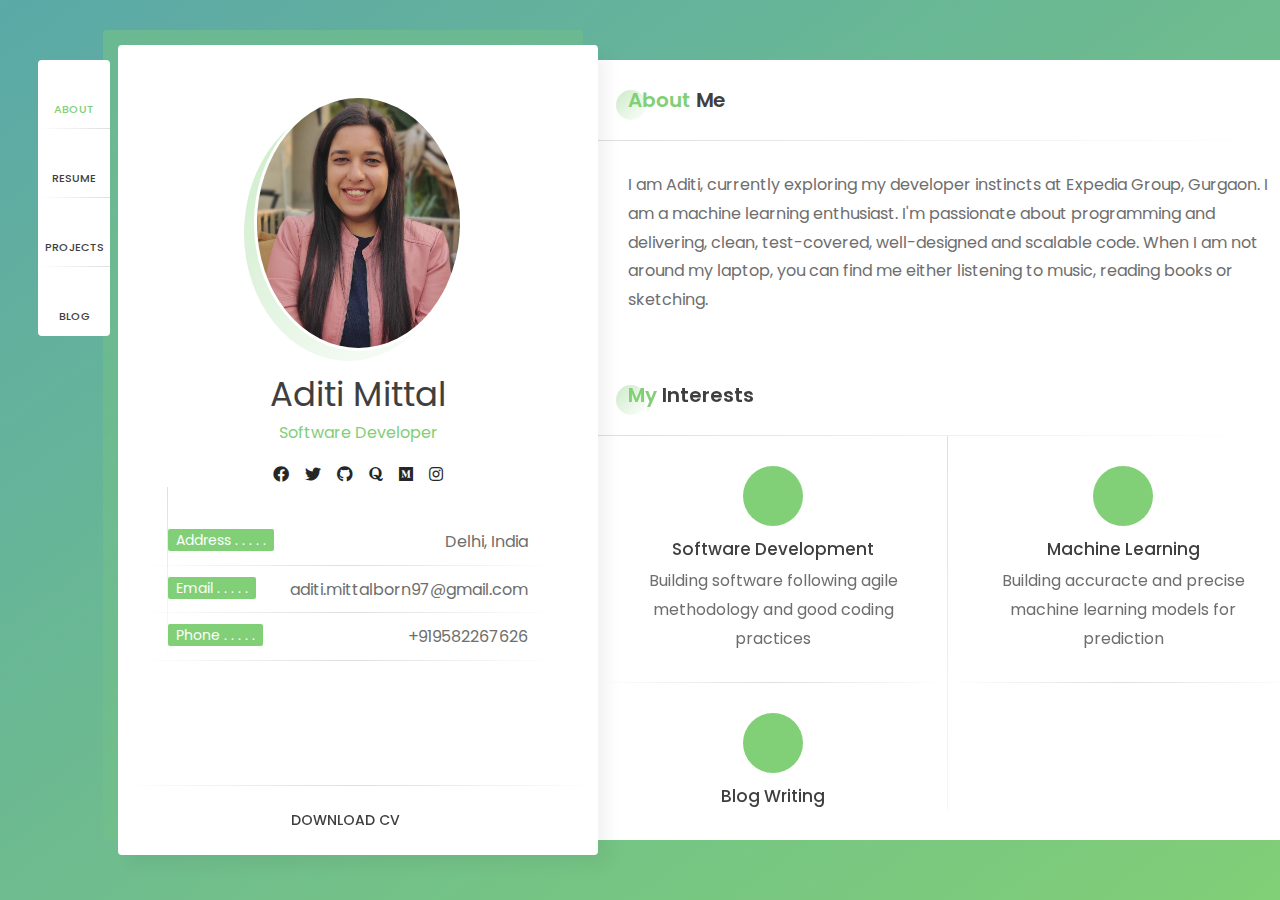
==== commit 7051b995: "edited blogs" ====
--- a/index.html
+++ b/index.html
@@ -6,7 +6,7 @@
 	<meta http-equiv="X-UA-Compatible" content="IE=edge"> 
 	<title>Aditi Mittal</title>
 	<meta name="viewport" content="width=device-width, initial-scale=1, maximum-scale=1" />
-	<meta name="description" content="Online Website of Aditi Mittal" />
+	<meta name="description" content="" />
 	<meta name="keywords" content="resume, personal, portfolio, Aditi Mittal" />
 	<meta name="author" content="Aditi Mittal" />
 
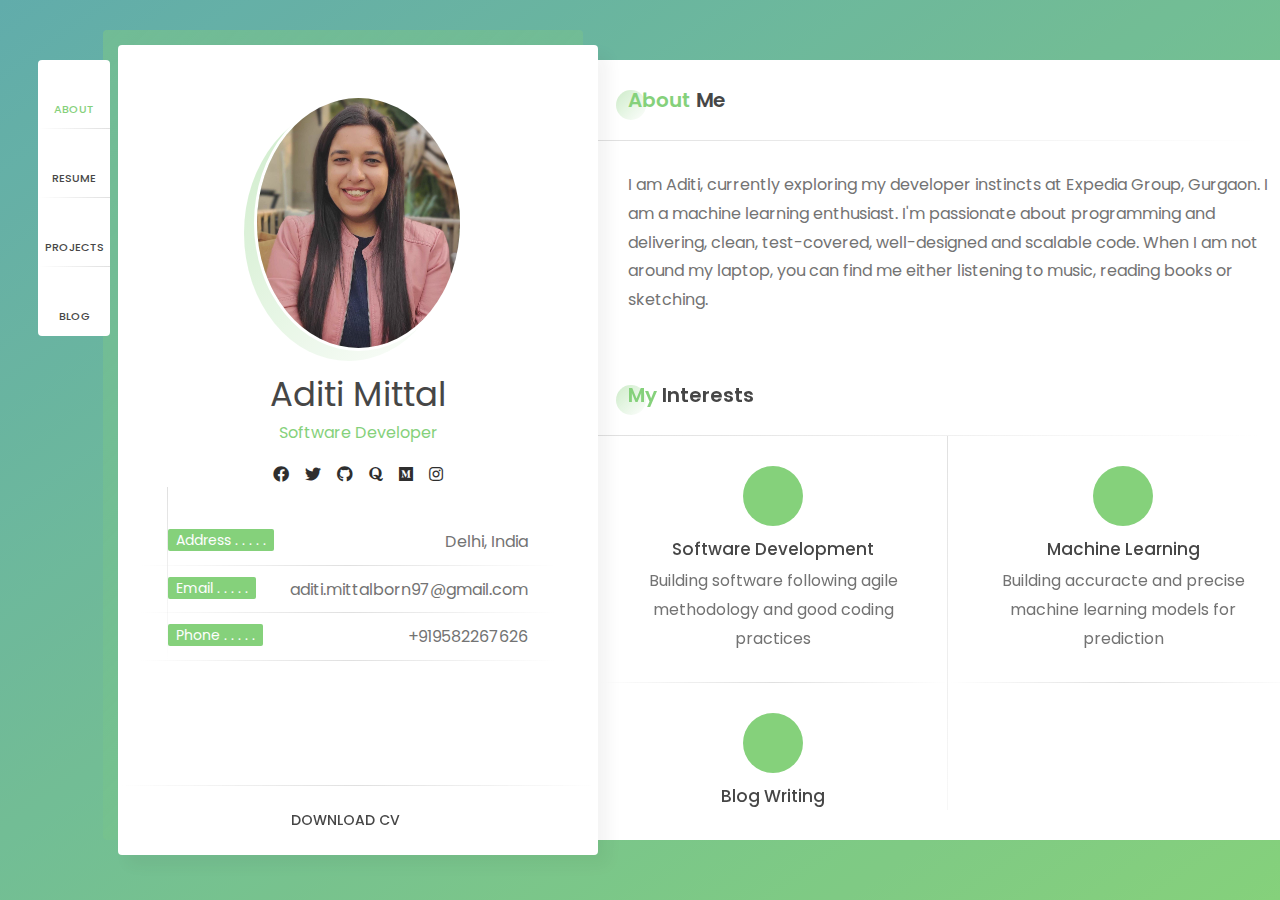
==== commit 87b9aa4f: "fixed blogs" ====
--- a/index.html
+++ b/index.html
@@ -816,7 +816,7 @@
 							<!-- blog item -->
 							<div class="col col-d-12 col-t-12 col-m-12 border-line-h">
 								<div class="box-item">
-									<span class="date"><strong>18</strong>May 2020</span>
+									<!-- <span class="date"><strong>18</strong>May 2020</span> -->
 									<div class="desc">
 										<a href="https://codeburst.io/insight-into-few-deep-learning-algorithms-1c6e9af1bb3?source=friends_link&sk=72bfc6ea83870519c47b17ba4327a42f" class="name">Insight into Few Deep Learning Algorithms</a>
 										<div class="category">Machine Learning</div>
@@ -827,7 +827,7 @@
 							<!-- blog item -->
 							<div class="col col-d-12 col-t-12 col-m-12 border-line-h">
 								<div class="box-item">
-									<span class="date"><strong>18</strong>May 2020</span>
+									<!-- <span class="date"><strong>18</strong>May 2020</span> -->
 									<div class="desc">
 										<a href="https://medium.com/swlh/hadoop-the-heartbeat-of-big-data-c652e6611d29?source=friends_link&sk=25d1c9c757c7a479f73a025915644bbd" class="name">Hadoop- The Heart of Big Data</a>
 										<div class="category">Big Data</div>
@@ -838,7 +838,7 @@
 							<!-- blog item -->
 							<div class="col col-d-12 col-t-12 col-m-12 border-line-h">
 								<div class="box-item">
-									<span class="date"><strong>25</strong>Apr 2020</span>
+									<!-- <span class="date"><strong>25</strong>Apr 2020</span> -->
 									<div class="desc">
 										<a href="https://towardsdatascience.com/writing-python-code-for-neural-network-from-scratch-259b98d6bb43?source=friends_link&sk=29cf5c0309d89eca6d744d4180becf38" class="name">Writing Python Code for Neural Networks from Scratch</a>
 										<div class="category">Machine Learning</div>
@@ -849,7 +849,7 @@
 							<!-- blog item -->
 							<div class="col col-d-12 col-t-12 col-m-12 border-line-h">
 								<div class="box-item">
-									<span class="date"><strong>1</strong>Apr 2020</span>
+									<!-- <span class="date"><strong>1</strong>Apr 2020</span> -->
 									<div class="desc">
 										<a href="https://towardsdatascience.com/cross-validation-and-performance-measures-in-machine-learning-9dabdbed5459?source=friends_link&sk=bf754a61bb40b720c21186b5c957cd21" class="name">Cross Validation and Performance Measures in Machine Learning</a>
 										<div class="category">Machine Learning</div>
@@ -860,7 +860,7 @@
 							<!-- blog item -->
 							<div class="col col-d-12 col-t-12 col-m-12 border-line-h">
 								<div class="box-item">
-									<span class="date"><strong>21</strong>Jan 2020</span>
+									<!-- <span class="date"><strong>21</strong>Jan 2020</span> -->
 									<div class="desc">
 										<a href="https://codeburst.io/kubernetes-60a5d2ea3eee?source=friends_link&sk=43c09a75bae2fc84861a2fe43f2074f5" class="name">Kubernetes</a>
 										<div class="category">Development Tool</div>
@@ -871,7 +871,7 @@
 							<!-- blog item -->
 							<div class="col col-d-12 col-t-12 col-m-12 border-line-h">
 								<div class="box-item">
-									<span class="date"><strong>12</strong>Jan 2020</span>
+									<!-- <span class="date"><strong>12</strong>Jan 2020</span> -->
 									<div class="desc">
 										<a href="https://codeburst.io/redis-53183e91f968?source=friends_link&sk=7fe7bb847550dcb299da10ece51c9856" class="name">Redis</a>
 										<div class="category">Databases</div>
@@ -881,7 +881,7 @@
 							<!-- blog item -->
 							<div class="col col-d-12 col-t-12 col-m-12 border-line-h">
 								<div class="box-item">
-									<span class="date"><strong>12</strong>Oct 2019</span>
+									<!-- <span class="date"><strong>12</strong>Oct 2019</span> -->
 									<div class="desc">
 										<a href="https://towardsdatascience.com/understanding-rnn-and-lstm-f7cdf6dfc14e?source=friends_link&sk=dbfa224b3192ec91676546ca829b4ccc" class="name">Understanding RNN and LSTM</a>
 										<div class="category">Machine Learning</div>
@@ -891,7 +891,7 @@
 							<!-- blog item -->
 							<div class="col col-d-12 col-t-12 col-m-12 border-line-h">
 								<div class="box-item">
-									<span class="date"><strong>28</strong>Sep 2019</span>
+									<!-- <span class="date"><strong>28</strong>Sep 2019</span> -->
 									<div class="desc">
 										<a href="https://codeburst.io/quick-introrabbitmq-bb2a06c7f39c?source=friends_link&sk=86a4c113108f77f9c3833b206fc781ad" class="name">Quick Introduction to RabbitMQ</a>
 										<div class="category">Message Processor</div>
@@ -901,7 +901,7 @@
 							<!-- blog item -->
 							<div class="col col-d-12 col-t-12 col-m-12 border-line-h">
 								<div class="box-item">
-									<span class="date"><strong>17</strong>Aug 2019</span>
+									<!-- <span class="date"><strong>17</strong>Aug 2019</span> -->
 									<div class="desc">
 										<a href="https://medium.com/javarevisited/rest-api-using-spring-boot-part-2-adding-model-service-controller-and-dao-implementation-697284b4ff38?source=friends_link&sk=96244b2318345fe929cc6fff5c3e3b76" class="name">(REST API using Spring Boot) Part-2 Adding Model, Service, Controller, and Dao Implementation</a>
 										<div class="category">Java - Spring Boot</div>
@@ -911,7 +911,7 @@
 							<!-- blog item -->
 							<div class="col col-d-12 col-t-12 col-m-12 border-line-h">
 								<div class="box-item">
-									<span class="date"><strong>12</strong>Aug 2019</span>
+									<!-- <span class="date"><strong>12</strong>Aug 2019</span> -->
 									<div class="desc">
 										<a href="https://medium.com/javarevisited/rest-api-using-spring-boot-part-1-setting-up-and-creating-basic-controller-9699330df64f?source=friends_link&sk=02dbff036a521ee9adaab275711a31fa" class="name">REST API using Spring Boot Part-1 Setting up and creating a basic controller</a>
 										<div class="category">Java - Spring Boot</div>
@@ -921,7 +921,7 @@
 							<!-- blog item -->
 							<div class="col col-d-12 col-t-12 col-m-12 border-line-h">
 								<div class="box-item">
-									<span class="date"><strong>17</strong>Jun 2019</span>
+									<!-- <span class="date"><strong>17</strong>Jun 2019</span> -->
 									<div class="desc">
 										<a href="https://towardsdatascience.com/instance-segmentation-using-mask-r-cnn-7f77bdd46abd?source=friends_link&sk=b2604a3ced60109796da8fbe644df230" class="name">Instance segmentation using Mask R-CNN</a>
 										<div class="category">Image Processing</div>
@@ -931,7 +931,7 @@
 							<!-- blog item -->
 							<div class="col col-d-12 col-t-12 col-m-12 border-line-h">
 								<div class="box-item">
-									<span class="date"><strong>3</strong>Jun 2019</span>
+									<!-- <span class="date"><strong>3</strong>Jun 2019</span> -->
 									<div class="desc">
 										<a href="https://towardsdatascience.com/introduction-to-u-net-and-res-net-for-image-segmentation-9afcb432ee2f?source=friends_link&sk=82979b69ad089d63db63bb6b080084d2" class="name">Introduction to U-Net and Res-Net for Image Segmentation</a>
 										<div class="category">Image Processing</div>
--- a/css/layout.css
+++ b/css/layout.css
@@ -1161,14 +1161,14 @@
 	text-transform: uppercase;
 }
 
-.box-item .date {
-	padding: 10px 0 0 0;
-	position: absolute;
-	left: 20px;
-	bottom: 20px;
-	width: 50px;
-	height: 50px;
-	font-size: 11px;
+.date {
+	padding: 22px 0 0 0;
+	position: absolute;
+	left: 5px;
+	bottom: 10px;
+	width: 70px;
+	height: 60px;
+	font-size: 10px;
 	line-height: 11px;
 	color: #171717;
 	text-align: center;
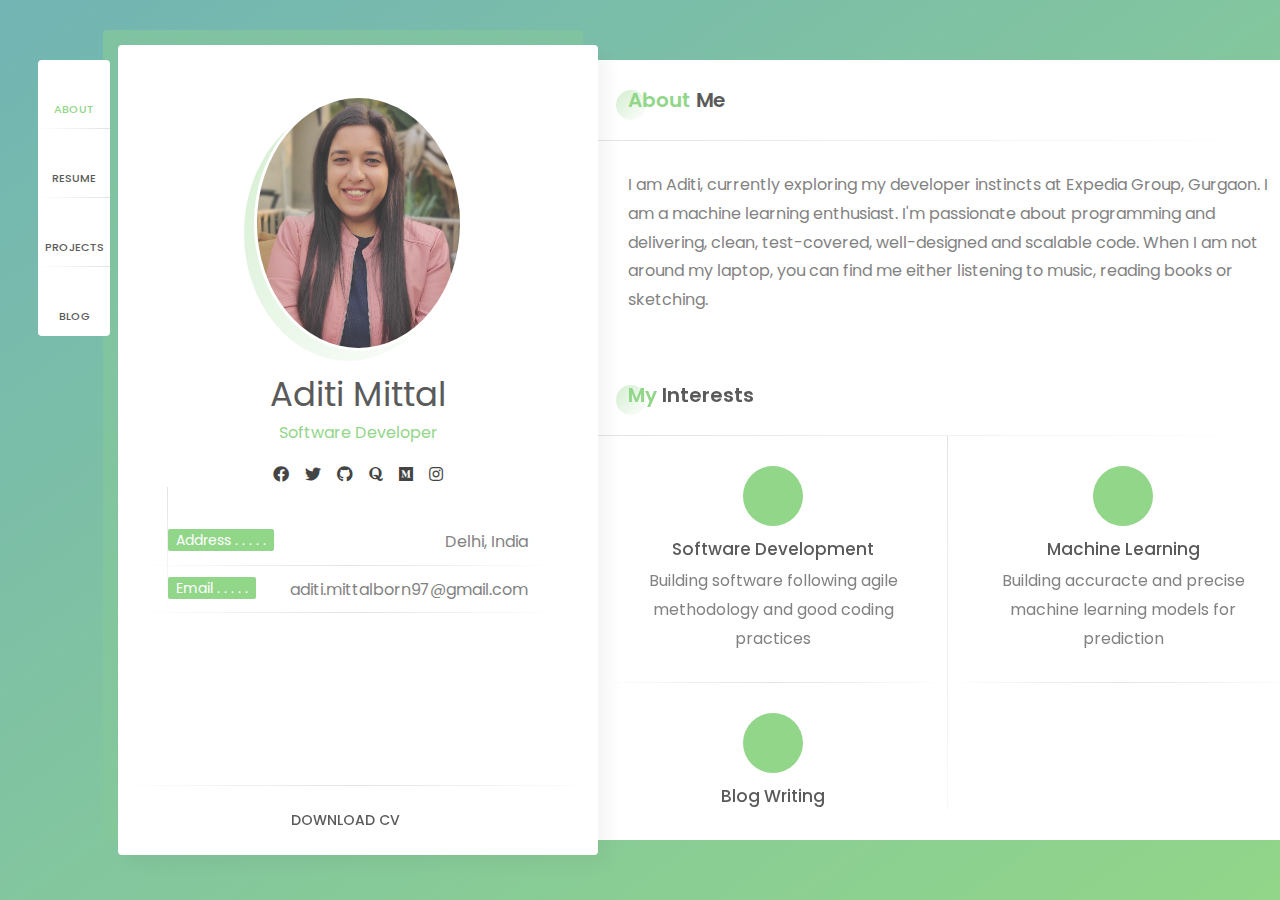
==== commit 1bda8151: "edited contact" ====
--- a/index.html
+++ b/index.html
@@ -136,7 +136,6 @@
 									<ul>
 										<li><strong>Address . . . . .</strong> Delhi, India</li>
 										<li><strong>Email . . . . .</strong> aditi.mittalborn97@gmail.com</li>
-										<li><strong>Phone . . . . .</strong> +919582267626</li>
 						
 									</ul>
 								</div>
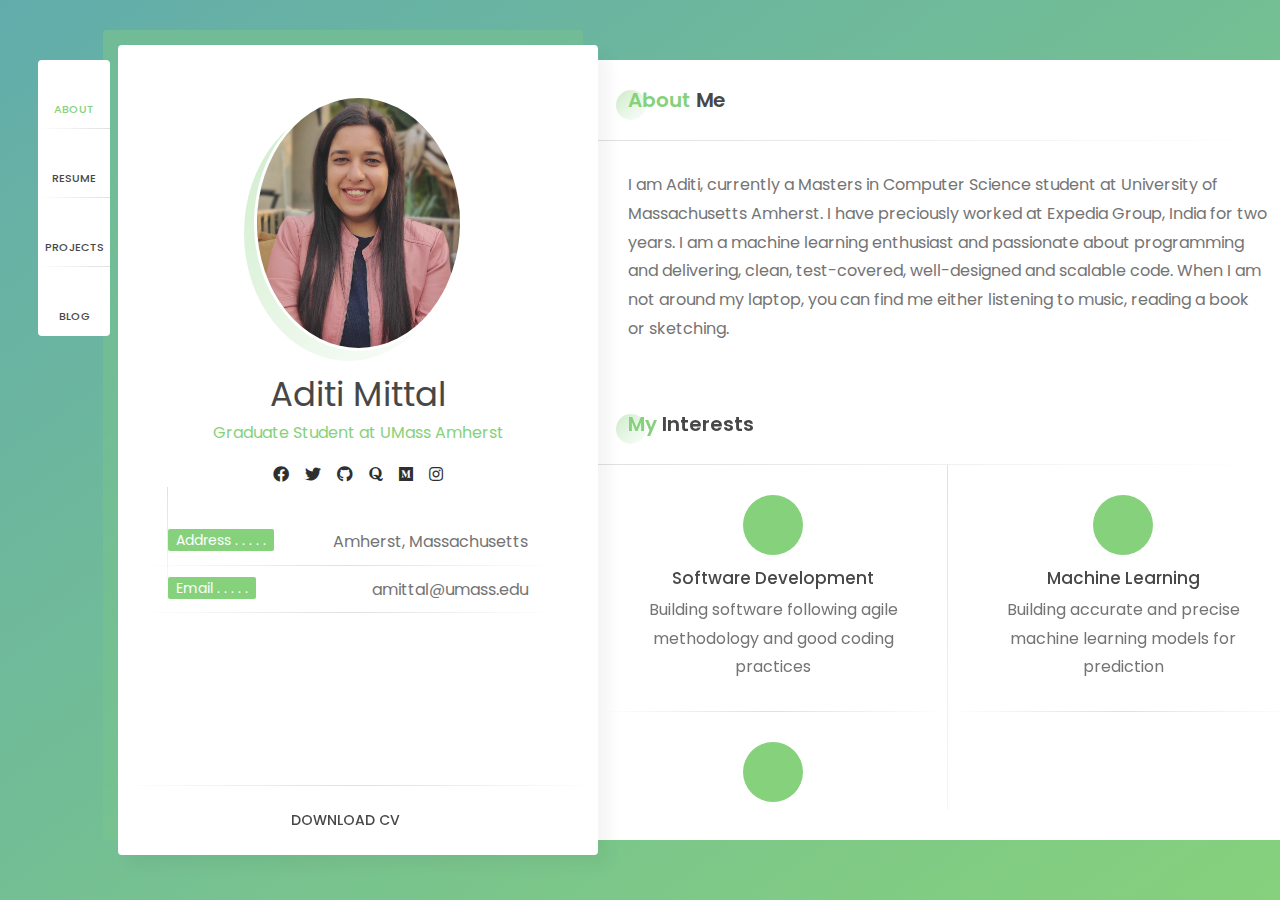
==== commit fb176dce: "updated university" ====
--- a/index.html
+++ b/index.html
@@ -116,7 +116,7 @@
 
 					<!-- profile titles -->
 					<div class="title">Aditi Mittal</div>
-					<div class="subtitle">Software Developer</div>
+					<div class="subtitle">Graduate Student at UMass Amherst</div>
 
 					<!-- profile socials -->
 					<div class="social">
@@ -134,8 +134,8 @@
 							<div class="col col-d-12 col-t-12 col-m-12 border-line-v">
 								<div class="info-list">
 									<ul>
-										<li><strong>Address . . . . .</strong> Delhi, India</li>
-										<li><strong>Email . . . . .</strong> aditi.mittalborn97@gmail.com</li>
+										<li><strong>Address . . . . .</strong> Amherst, Massachusetts</li>
+										<li><strong>Email . . . . .</strong> amittal@umass.edu</li>
 						
 									</ul>
 								</div>
@@ -180,7 +180,7 @@
 							<div class="col  border-line-v">
 								<div class="text-box">
 									<p>
-										I am Aditi, currently exploring my developer instincts at Expedia Group, Gurgaon. I am a machine learning enthusiast. I'm passionate about programming and delivering, clean, test-covered, well-designed and scalable code. When I am not around my laptop, you can find me either listening to music, reading books or sketching.
+										I am Aditi, currently a Masters in Computer Science student at University of Massachusetts Amherst. I have preciously worked at Expedia Group, India for two years. I am a machine learning enthusiast and passionate about programming and delivering, clean, test-covered, well-designed and scalable code. When I am not around my laptop, you can find me either listening to music, reading a book or sketching.
 									</p>
 								</div>
 							</div>
@@ -218,7 +218,7 @@
 									<div class="icon"><span class="ion ion-music-note"></span></div>
 									<div class="name">Machine Learning</div>
 									<p>
-										Building accuracte and precise machine learning models for prediction
+										Building accurate and precise machine learning models for prediction
 									</p>
 								</div>
 							</div>
@@ -266,9 +266,9 @@
 									<div class="name">Experience</div>
 								</div>
 								<div class="resume-items">
-									<div class="resume-item border-line-h active">
-										<div class="date">Jul, 2019 - Present</div>
-										<div class="name">Associate Software Developer</div>
+									<div class="resume-item border-line-h">
+										<div class="date">Jul, 2019 - Jul, 2021</div>
+										<div class="name">Software Engineer II</div>
 										<div class="company">Expedia Group</div>
 										<!-- <p>
 											Working in Risk team of eCommerce Platform for detecting fraud in real-time bookings and currently responsible for developing agile features by following best engineering practices.
@@ -276,7 +276,7 @@
 									</div>
 									<div class="resume-item border-line-h">
 										<div class="date">Jun, 2018 - Jul, 2018</div>
-										<div class="name">Associate Software Developer Intern</div>
+										<div class="name">Software Developer Intern</div>
 										<div class="company">Expedia Group</div>
 										<!-- <p>
 											<ul>
@@ -306,6 +306,14 @@
 									<div class="name">Education</div>
 								</div>
 								<div class="resume-items">
+									<div class="resume-item border-line-h active">
+										<div class="date">2021 - Present</div>
+										<div class="name">University of Massachusetts,Amherst</div>
+										<div class="company">U.S.A.</div>
+										<p>
+											Master in Science (M.S.), Computer Science
+										</p>
+									</div>
 									<div class="resume-item border-line-h">
 										<div class="date">2015 - 2019</div>
 										<div class="name">Indira Gandhi Delhi Technical University for Women</div>
--- a/css/layout.css
+++ b/css/layout.css
@@ -1161,14 +1161,14 @@
 	text-transform: uppercase;
 }
 
-.date {
-	padding: 22px 0 0 0;
-	position: absolute;
-	left: 5px;
-	bottom: 10px;
-	width: 70px;
-	height: 60px;
-	font-size: 10px;
+.box-item .date {
+	padding: 10px 0 0 0;
+	position: absolute;
+	left: 20px;
+	bottom: 20px;
+	width: 50px;
+	height: 50px;
+	font-size: 11px;
 	line-height: 11px;
 	color: #171717;
 	text-align: center;
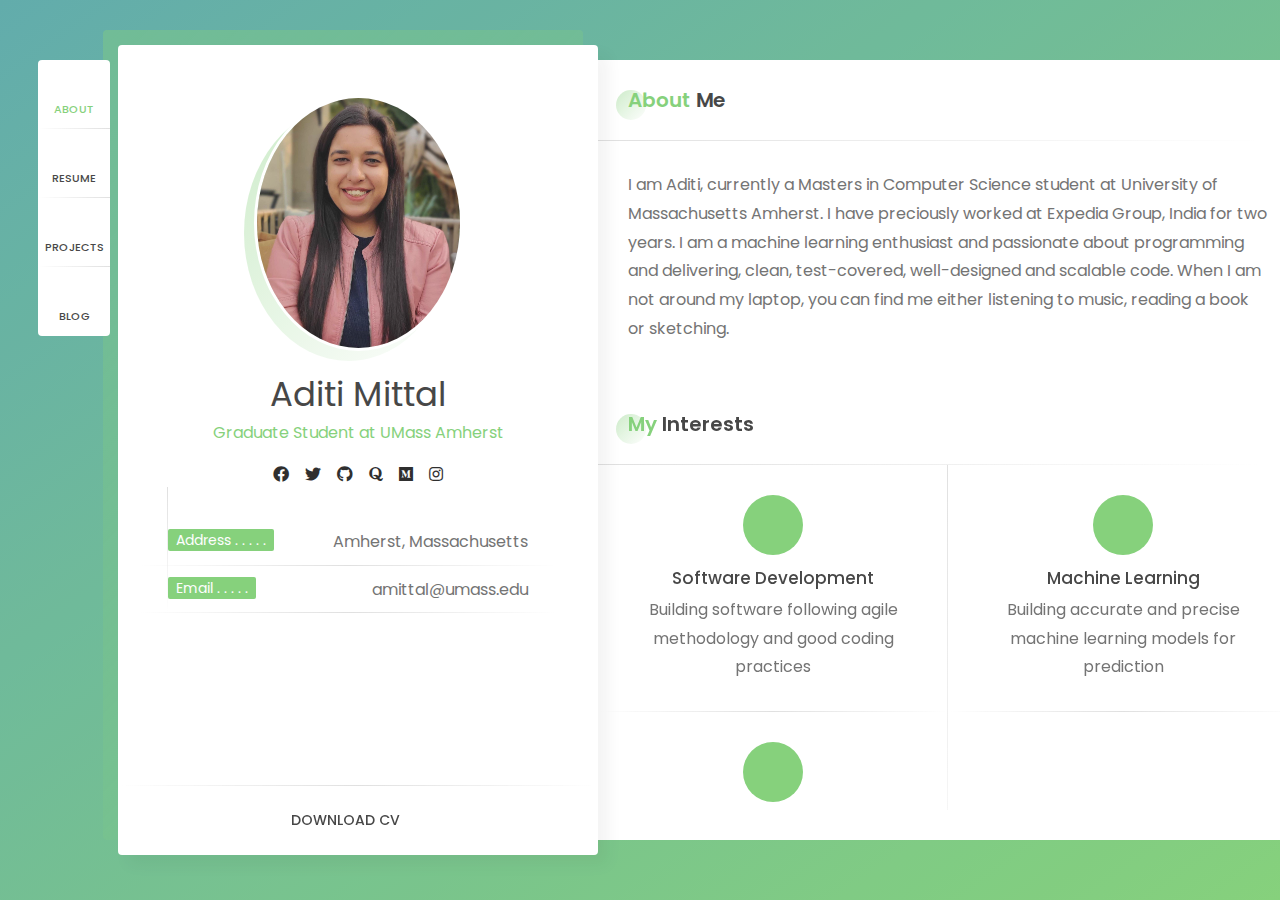
==== commit 2313d905: "updated university" ====
--- a/index.html
+++ b/index.html
@@ -259,6 +259,55 @@
 						<!-- content -->
 						<div class="row">
 
+							<!-- education -->
+							<div class="col border-line-v">
+								<div class="resume-title border-line-h">
+									<div class="icon"><i class="ion ion-university"></i></div>
+									<div class="name">Education</div>
+								</div>
+								<div class="resume-items">
+									<div class="resume-item border-line-h active">
+										<div class="date">2021 - Present</div>
+										<div class="name">University of Massachusetts,Amherst</div>
+										<div class="company">U.S.A.</div>
+										<p>
+											Master in Science (M.S.), Computer Science
+										</p>
+									</div>
+									<div class="resume-item border-line-h">
+										<div class="date">2015 - 2019</div>
+										<div class="name">Indira Gandhi Delhi Technical University for Women</div>
+										<div class="company">India</div>
+										<p>
+											Bachelor of Technology (B. Tech), Information Technology
+										</p>
+									</div>
+									<div class="resume-item border-line-h">
+										<div class="date">May, 2015</div>
+										<div class="name">Queen Mary's School, Tis Hazari</div>
+										<div class="company">India</div>
+										<p>
+											Central Board of Secondary Education, Class XII
+										</p>
+									</div>
+									<!-- <div class="resume-item border-line-h">
+										<div class="date">2005 - 2006</div>
+										<div class="name">Programming Course</div>
+										<div class="company">Paris</div>
+										<p>
+											Coursework - Git, WordPress, Javascript, iOS, Android.
+										</p>
+									</div>
+									<div class="resume-item">
+										<div class="date">2004 - 2005</div>
+										<div class="name">Web Design Course</div>
+										<div class="company">London</div>
+										<p>
+											Converted Photoshop layouts to web pages using HTML, CSS, and JavaScript
+										</p>
+									</div> -->
+								</div>
+							</div>
 							<!-- experience -->
 							<div class="col  border-line-v">
 								<div class="resume-title border-line-h">
@@ -299,55 +348,7 @@
 								</div>
 							</div>
 
-							<!-- education -->
-							<div class="col border-line-v">
-								<div class="resume-title border-line-h">
-									<div class="icon"><i class="ion ion-university"></i></div>
-									<div class="name">Education</div>
-								</div>
-								<div class="resume-items">
-									<div class="resume-item border-line-h active">
-										<div class="date">2021 - Present</div>
-										<div class="name">University of Massachusetts,Amherst</div>
-										<div class="company">U.S.A.</div>
-										<p>
-											Master in Science (M.S.), Computer Science
-										</p>
-									</div>
-									<div class="resume-item border-line-h">
-										<div class="date">2015 - 2019</div>
-										<div class="name">Indira Gandhi Delhi Technical University for Women</div>
-										<div class="company">India</div>
-										<p>
-											Bachelor of Technology (B. Tech), Information Technology
-										</p>
-									</div>
-									<div class="resume-item border-line-h">
-										<div class="date">May, 2015</div>
-										<div class="name">Queen Mary's School, Tis Hazari</div>
-										<div class="company">India</div>
-										<p>
-											Central Board of Secondary Education, Class XII
-										</p>
-									</div>
-									<!-- <div class="resume-item border-line-h">
-										<div class="date">2005 - 2006</div>
-										<div class="name">Programming Course</div>
-										<div class="company">Paris</div>
-										<p>
-											Coursework - Git, WordPress, Javascript, iOS, Android.
-										</p>
-									</div>
-									<div class="resume-item">
-										<div class="date">2004 - 2005</div>
-										<div class="name">Web Design Course</div>
-										<div class="company">London</div>
-										<p>
-											Converted Photoshop layouts to web pages using HTML, CSS, and JavaScript
-										</p>
-									</div> -->
-								</div>
-							</div>
+
 
 							<div class="clear"></div>
 						</div>
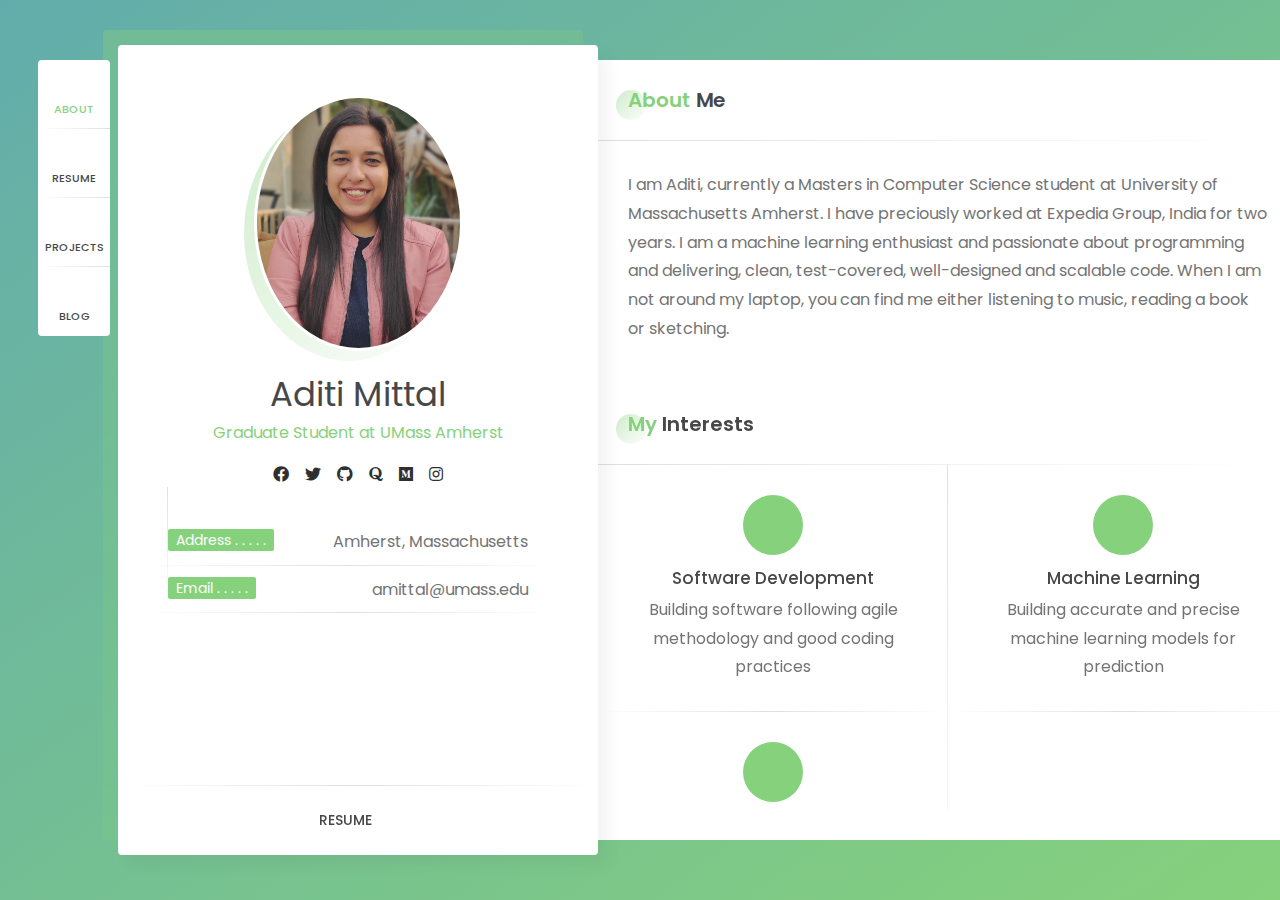
==== commit b73a78d0: "updated university" ====
--- a/index.html
+++ b/index.html
@@ -147,8 +147,8 @@
 					
 					<!-- profile buttons -->
 					<div class="lnks">
-						<a href="#" class="lnk">
-							<span class="text">Download CV</span>
+						<a href="https://drive.google.com/file/d/16Ze9sTtvII0GHlmnO_N66rWXdEIfE8z7/view?usp=sharing" class="lnk">
+							<span class="text">Resume</span>
 							<span class="ion ion-archive"></span>
 						</a>
 						<!-- <a href="#" class="lnk discover">
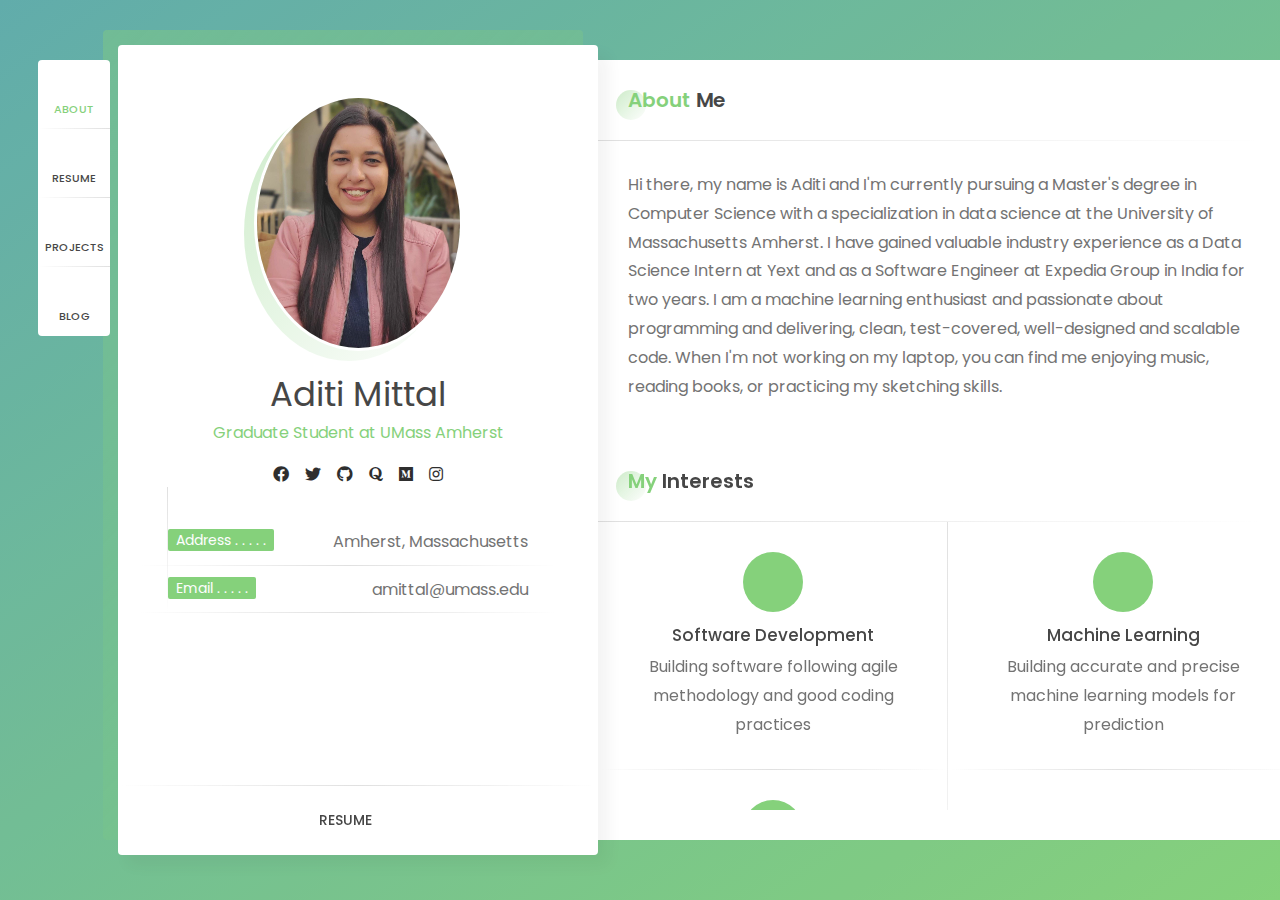
==== commit 633e5496: "updated the content" ====
--- a/index.html
+++ b/index.html
@@ -180,7 +180,7 @@
 							<div class="col  border-line-v">
 								<div class="text-box">
 									<p>
-										I am Aditi, currently a Masters in Computer Science student at University of Massachusetts Amherst. I have preciously worked at Expedia Group, India for two years. I am a machine learning enthusiast and passionate about programming and delivering, clean, test-covered, well-designed and scalable code. When I am not around my laptop, you can find me either listening to music, reading a book or sketching.
+										Hi there, my name is Aditi and I'm currently pursuing a Master's degree in Computer Science with a specialization in data science at the University of Massachusetts Amherst. I have gained valuable industry experience as a Data Science Intern at Yext and as a Software Engineer at Expedia Group in India for two years. I am a machine learning enthusiast and passionate about programming and delivering, clean, test-covered, well-designed and scalable code. When I'm not working on my laptop, you can find me enjoying music, reading books, or practicing my sketching skills.
 									</p>
 								</div>
 							</div>
@@ -234,6 +234,7 @@
 								</div>
 							</div>
 
+
 							<div class="clear"></div>
 						</div>
 
@@ -268,8 +269,8 @@
 								<div class="resume-items">
 									<div class="resume-item border-line-h active">
 										<div class="date">2021 - Present</div>
-										<div class="name">University of Massachusetts,Amherst</div>
-										<div class="company">U.S.A.</div>
+										<div class="name">University of Massachusetts Amherst</div>
+										<div class="company">M.A., U.S.A.</div>
 										<p>
 											Master in Science (M.S.), Computer Science
 										</p>
@@ -277,7 +278,7 @@
 									<div class="resume-item border-line-h">
 										<div class="date">2015 - 2019</div>
 										<div class="name">Indira Gandhi Delhi Technical University for Women</div>
-										<div class="company">India</div>
+										<div class="company">Delhi, India</div>
 										<p>
 											Bachelor of Technology (B. Tech), Information Technology
 										</p>
@@ -285,7 +286,7 @@
 									<div class="resume-item border-line-h">
 										<div class="date">May, 2015</div>
 										<div class="name">Queen Mary's School, Tis Hazari</div>
-										<div class="company">India</div>
+										<div class="company">Delhi, India</div>
 										<p>
 											Central Board of Secondary Education, Class XII
 										</p>
@@ -315,6 +316,14 @@
 									<div class="name">Experience</div>
 								</div>
 								<div class="resume-items">
+									<div class="resume-item border-line-h">
+										<div class="date">May, 2022 - Aug, 2022</div>
+										<div class="name">Data Science Intern</div>
+										<div class="company">Yext Inc.</div>
+										<!-- <p>
+											Working in Risk team of eCommerce Platform for detecting fraud in real-time bookings and currently responsible for developing agile features by following best engineering practices.
+										</p> -->
+									</div>
 									<div class="resume-item border-line-h">
 										<div class="date">Jul, 2019 - Jul, 2021</div>
 										<div class="name">Software Engineer II</div>
